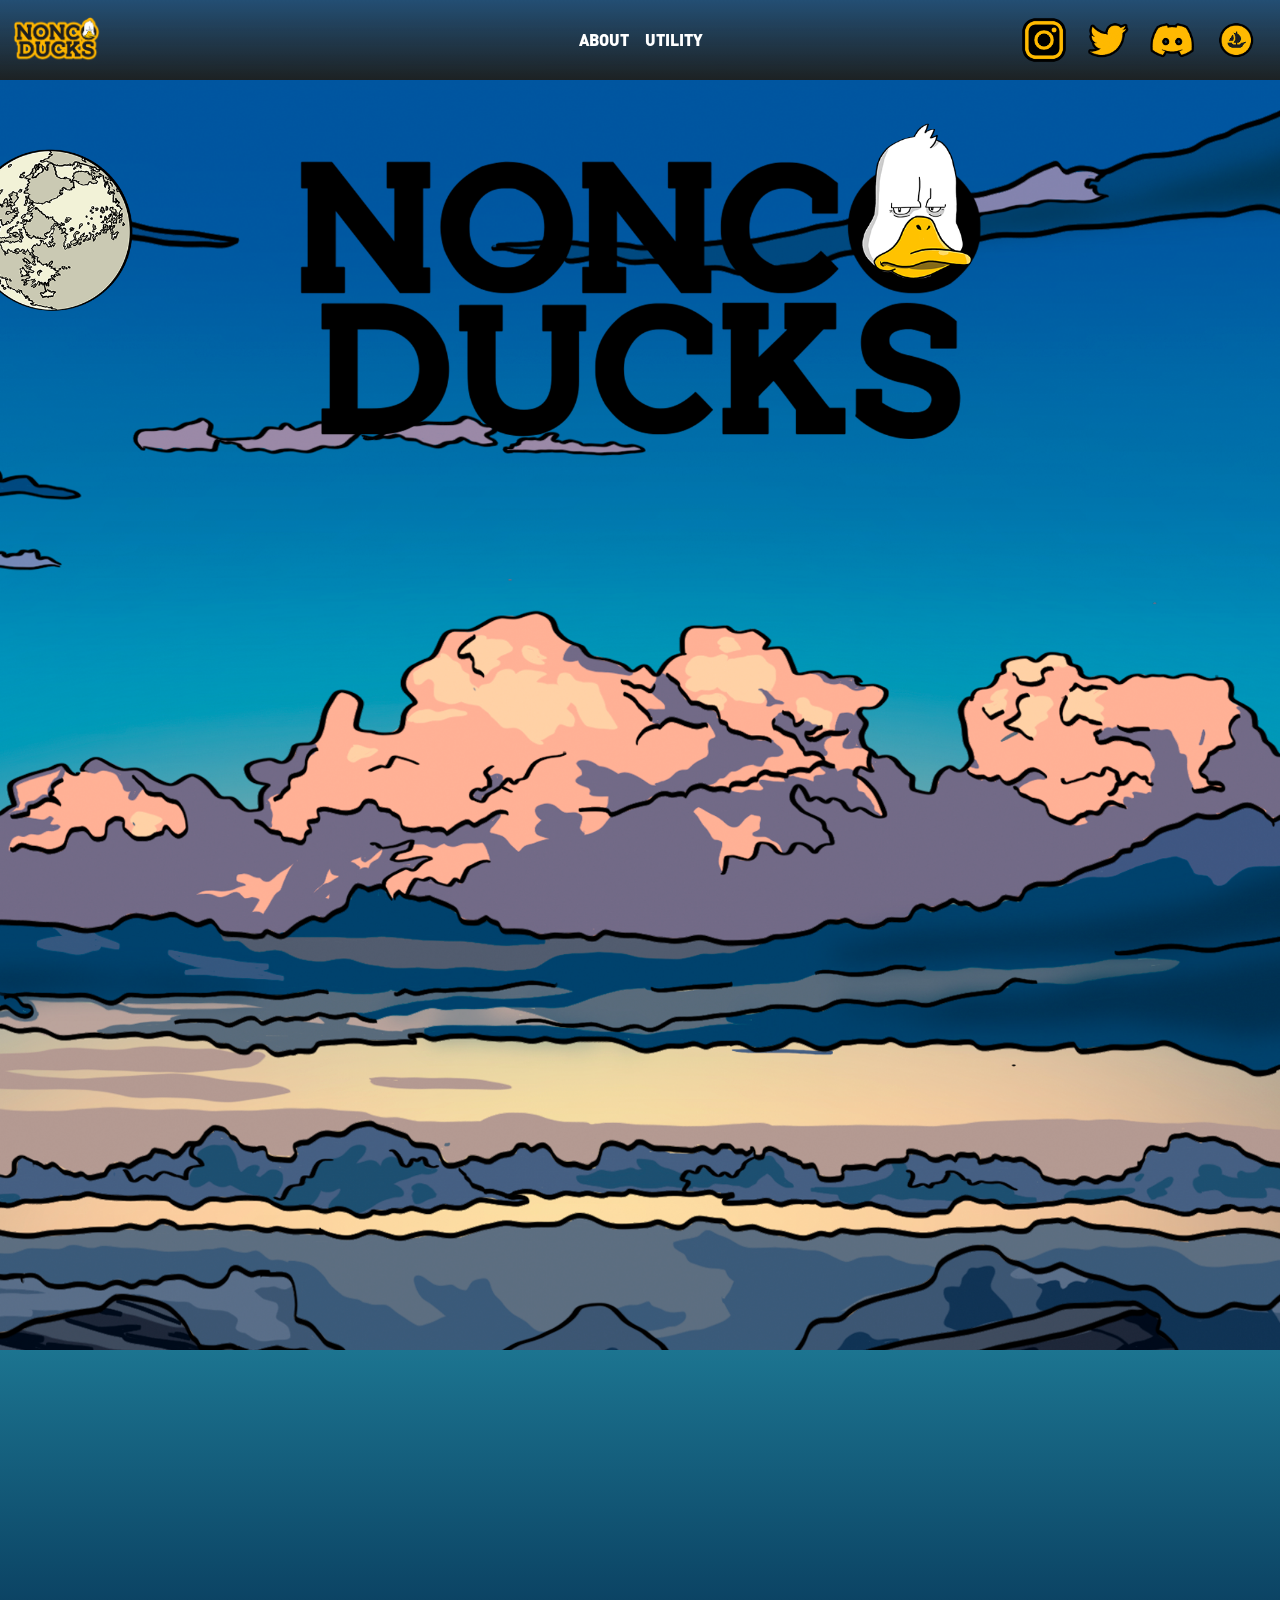
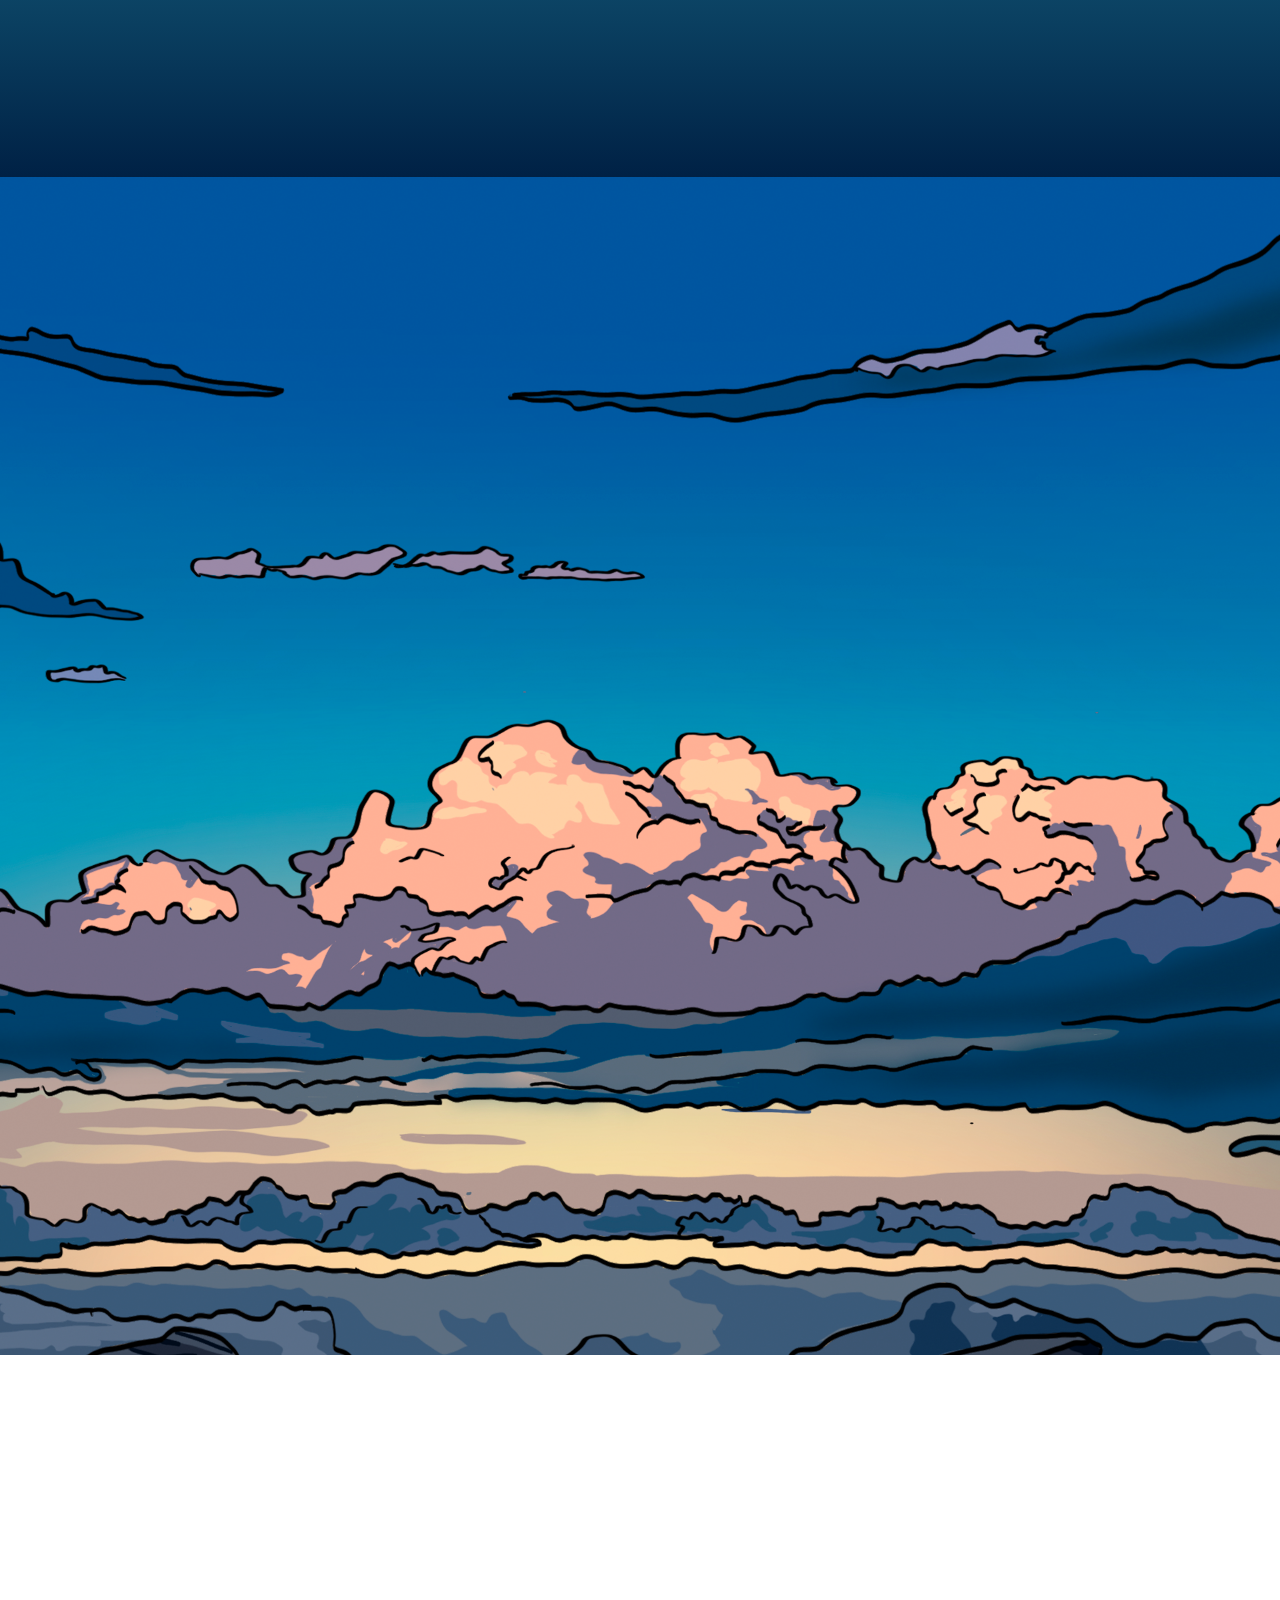
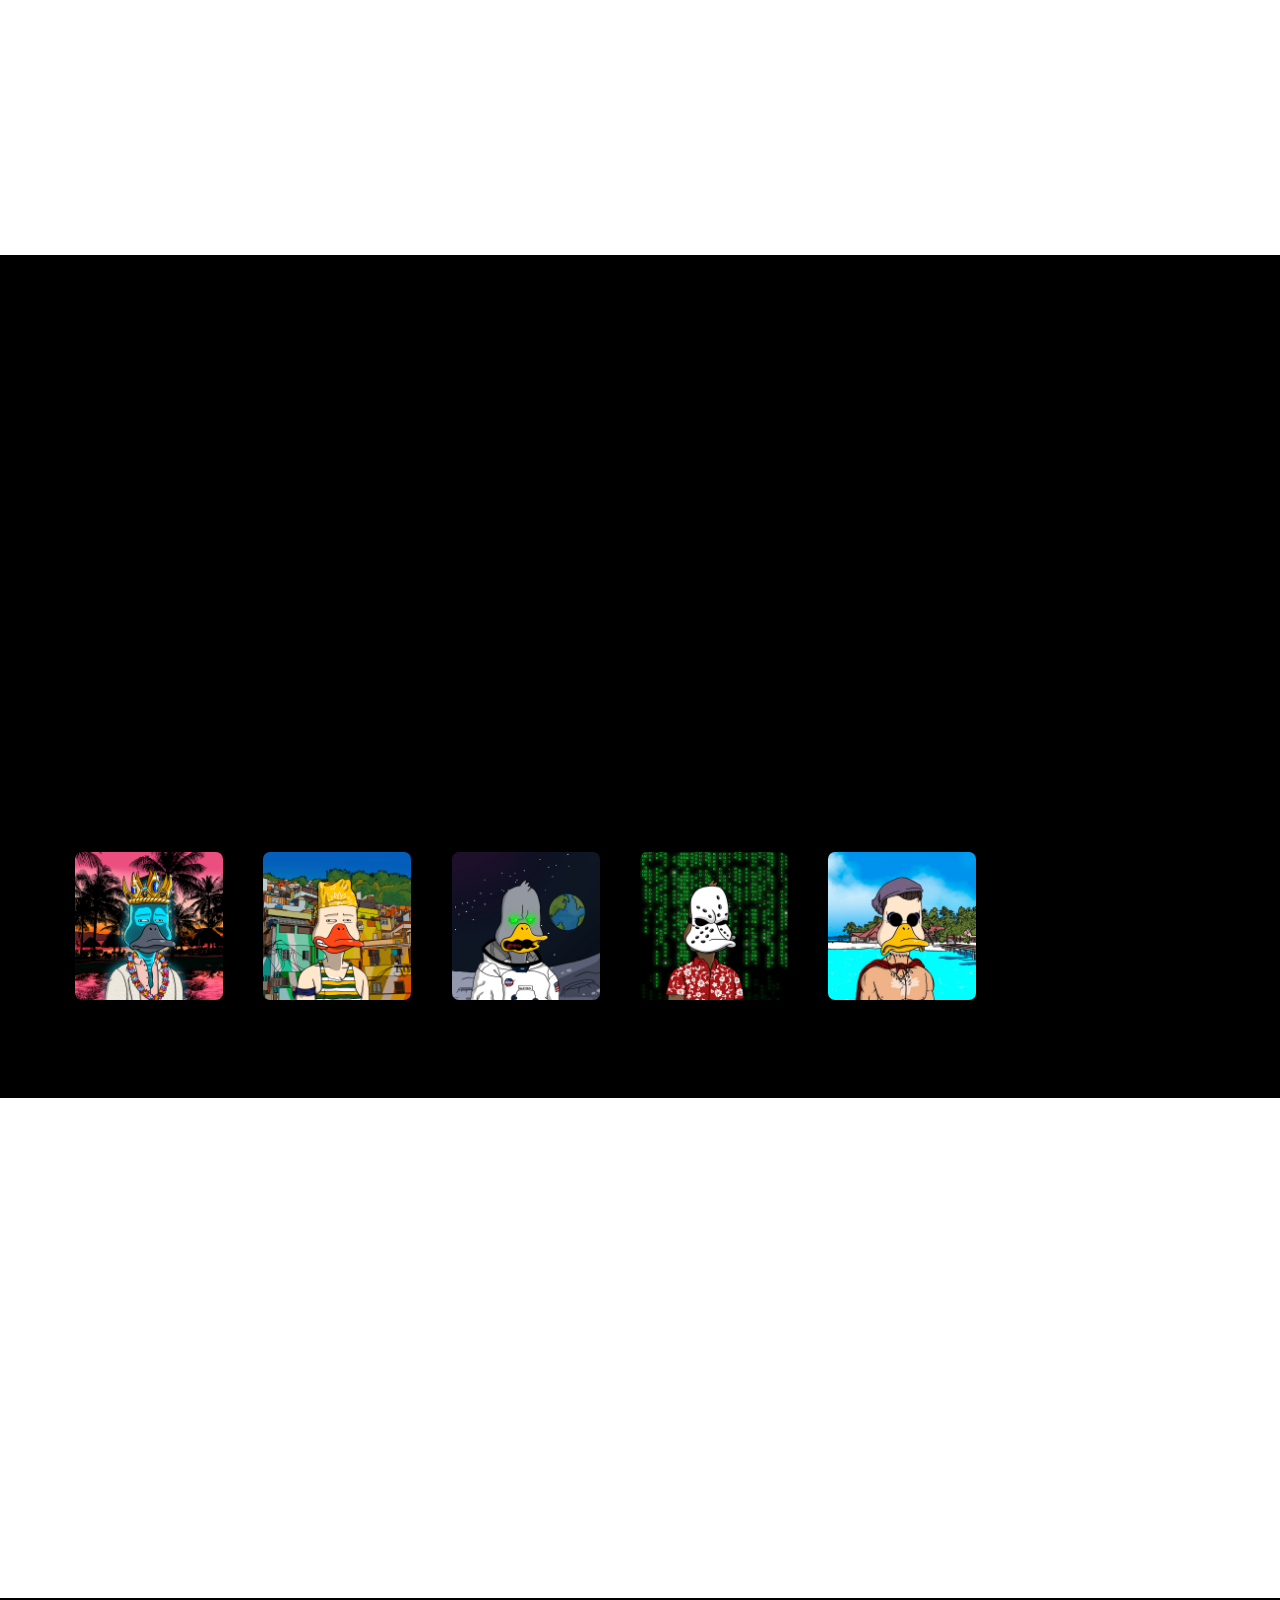
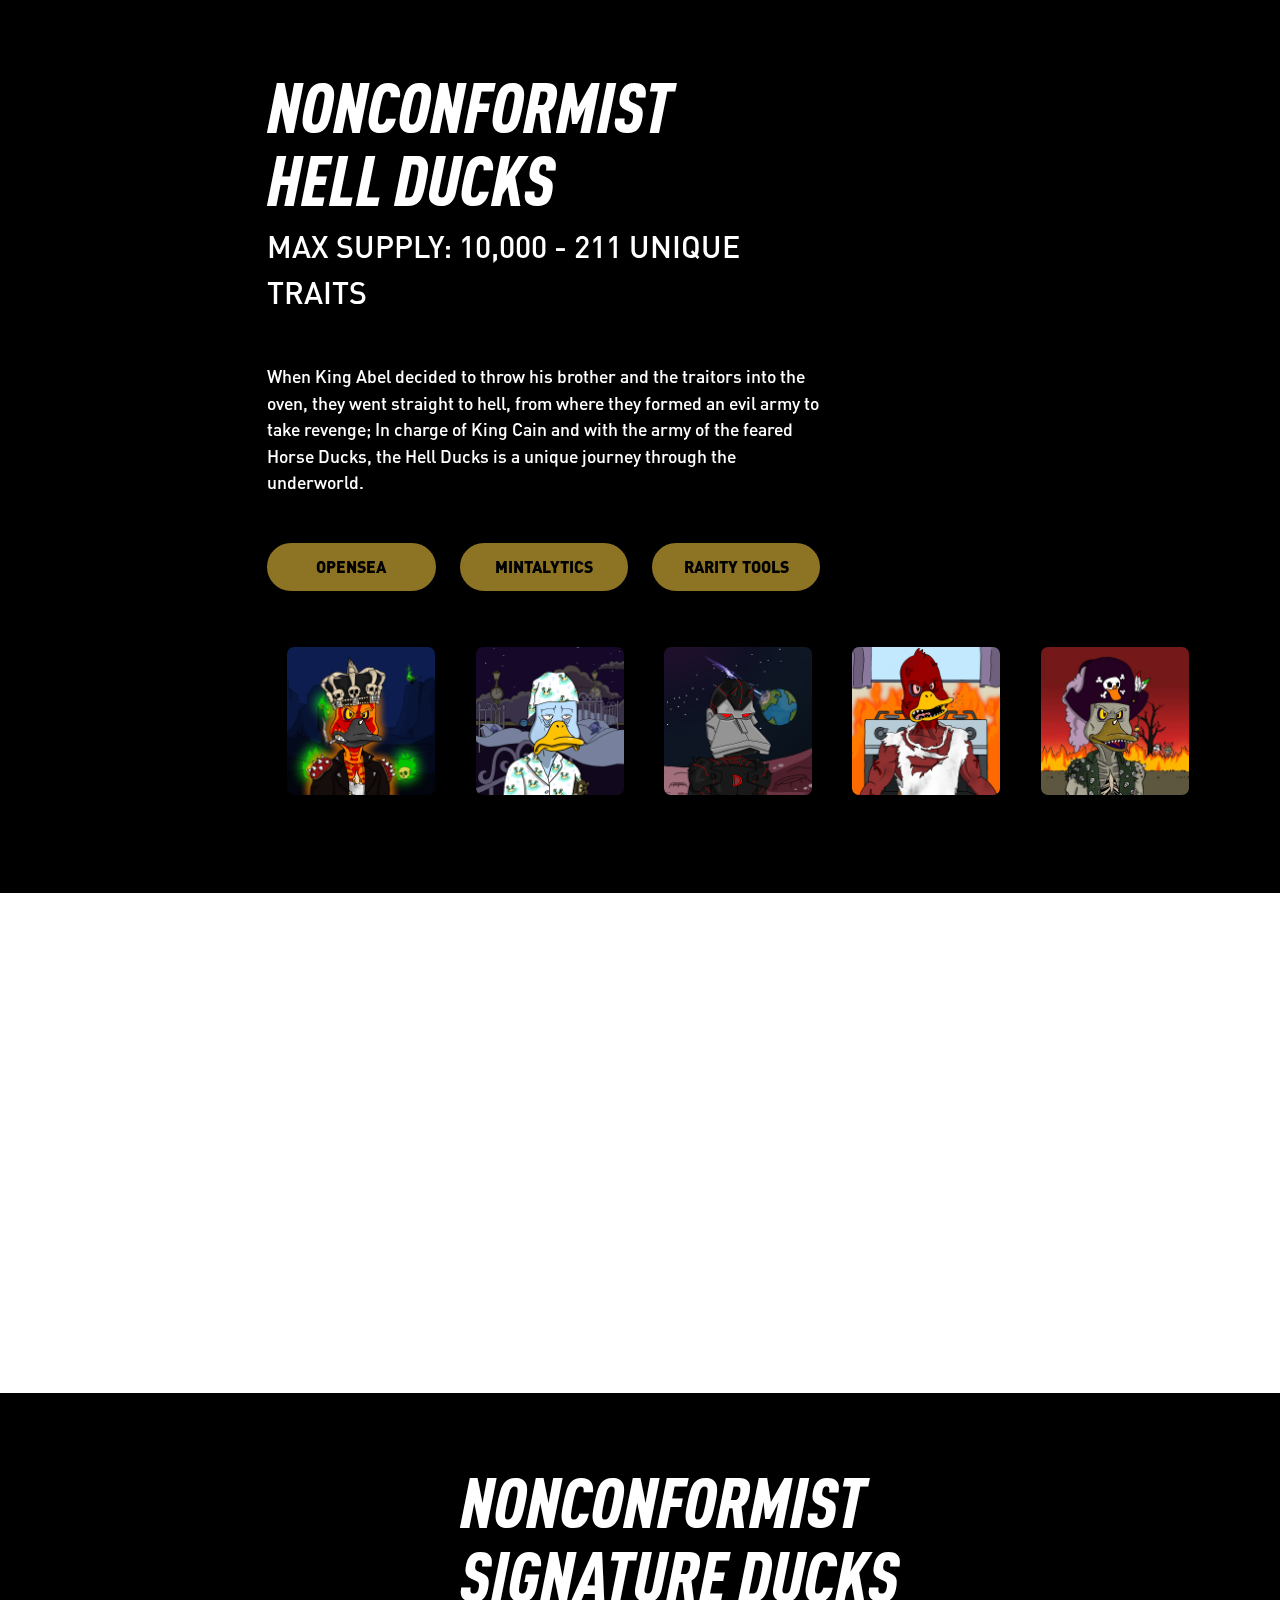
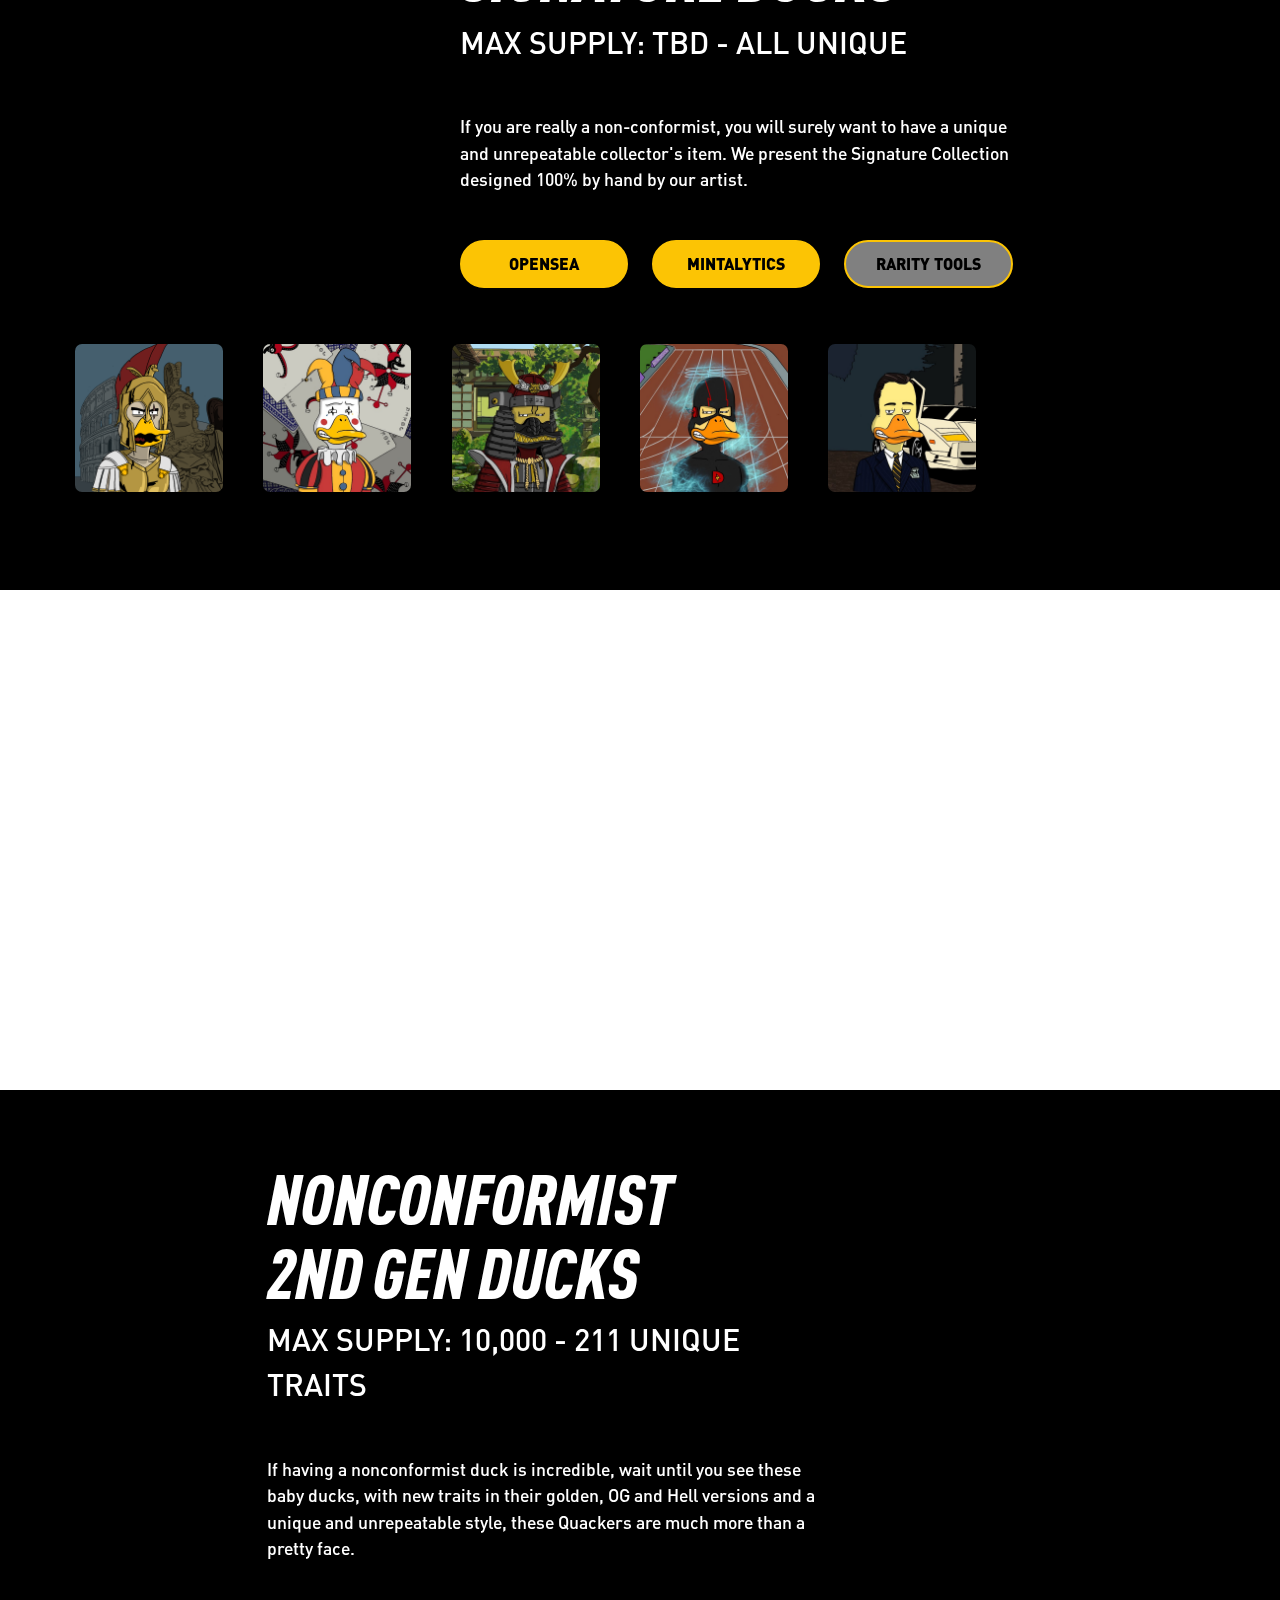
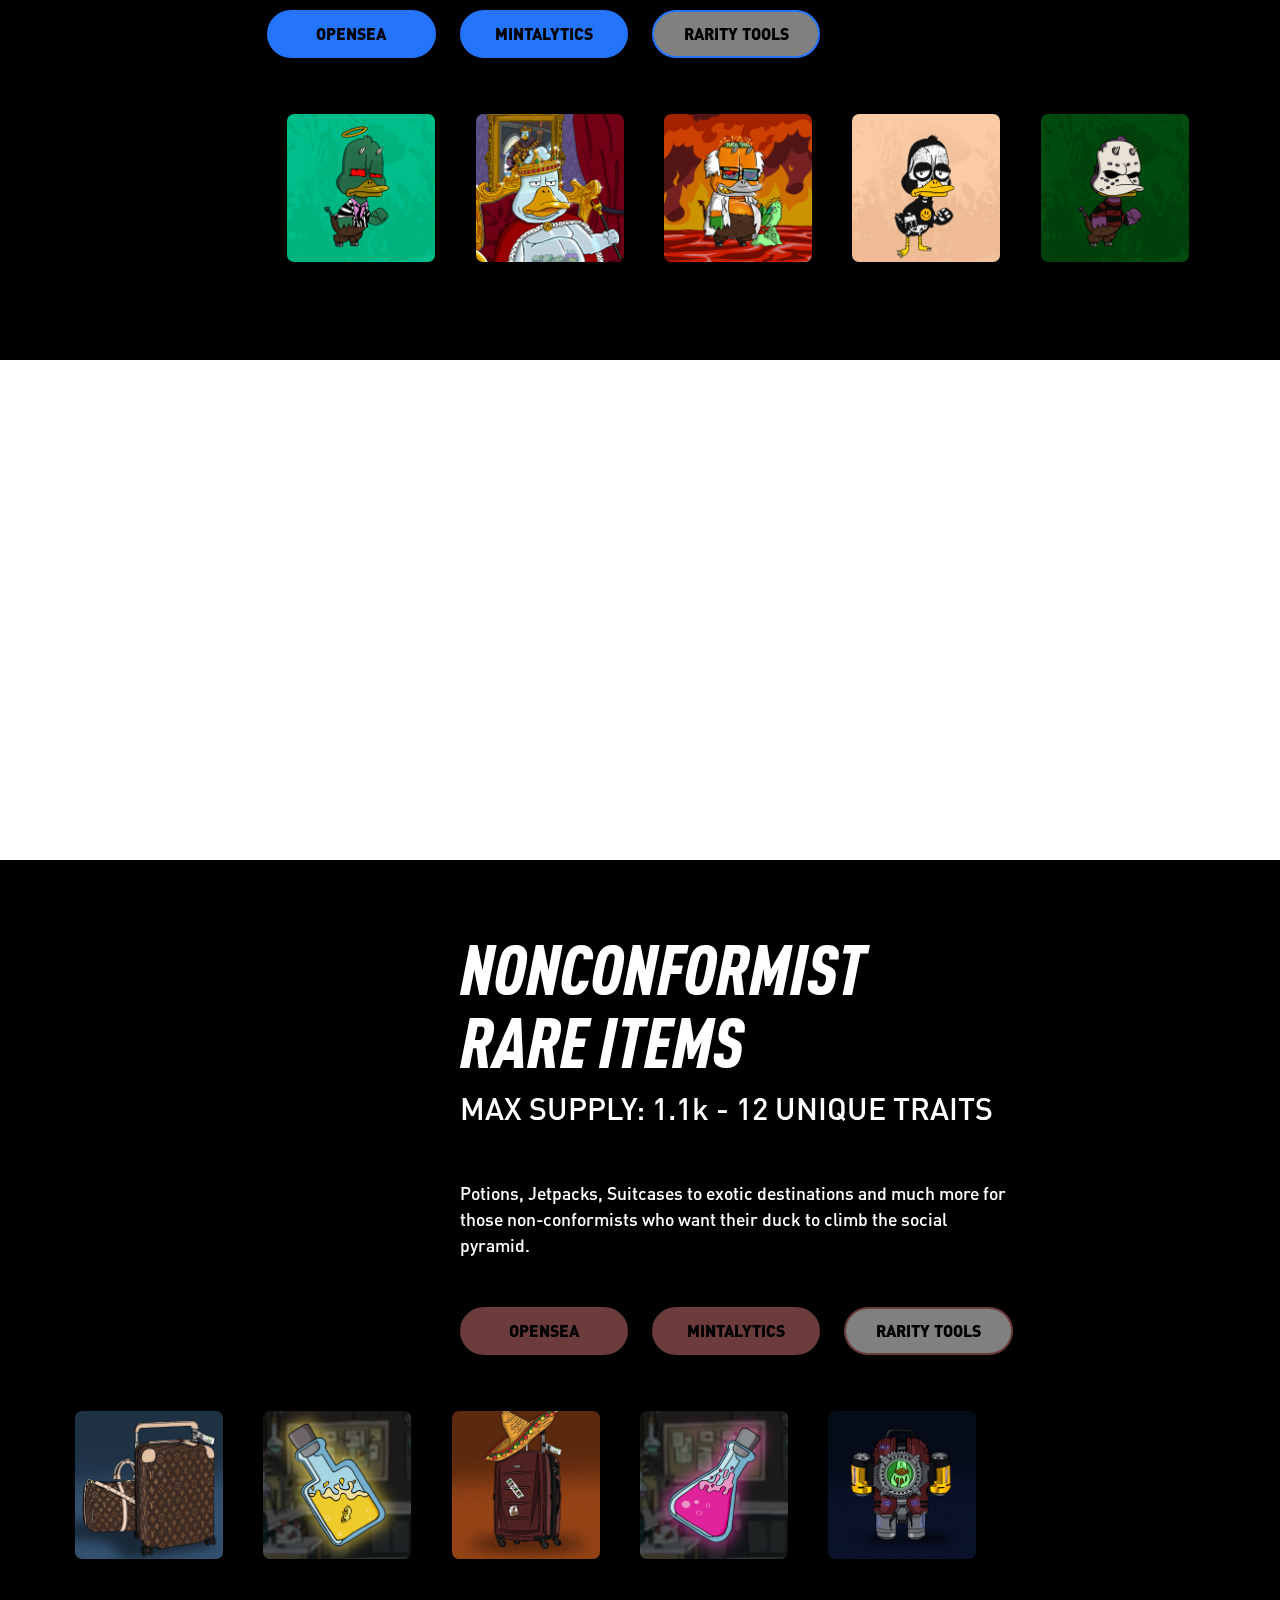
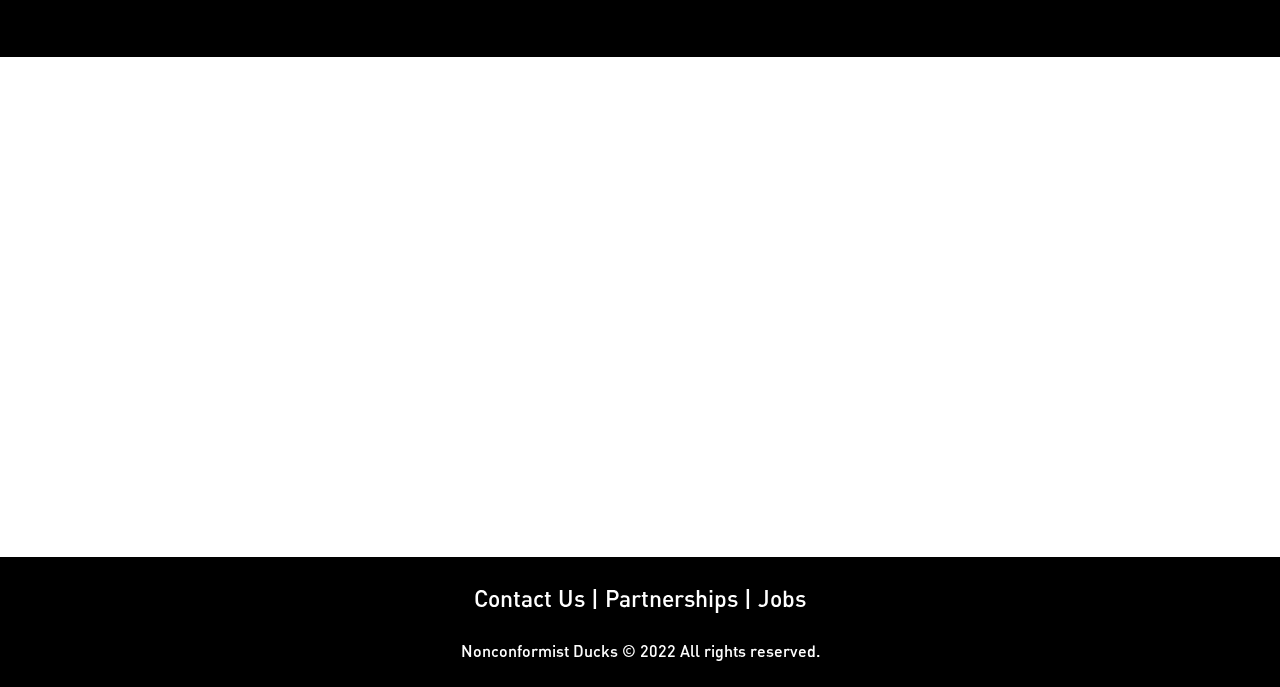
==== index.html @ 41d7c92e "updates" ====
<!doctype html>
<html lang="en">
   <head>
      <meta charset="utf-8">
      <meta name="viewport" content="width=device-width, initial-scale=1">
      <title>NONCO DUCKS</title>
      <meta name="description" content="Nonconformist Ducks">
      <meta name="author" content="SitePoint">
      <meta property="og:title" content="Nonconformist Ducks Site">
      <meta property="og:type" content="website">
      <meta property="og:url" content="https://">
      <meta property="og:description" content="Nonconformist Ducks">
      <meta property="og:image" content="image.png">
      <link rel="icon" href="/images/Logos/Rayban.png">
      <link rel="apple-touch-icon" href="/apple-touch-icon.png">
      <link rel="stylesheet" href="css/styles.css">
      <link rel="stylesheet" href="css/animations.css">
      <link rel="stylesheet" href="css/paralax.css">
      <link rel="stylesheet" href="css/nav.css">
      <!-- Bootstrap CSS -->
    <link rel="stylesheet" href="https://cdn.jsdelivr.net/npm/bootstrap@4.0.0/dist/css/bootstrap.min.css" integrity="sha384-Gn5384xqQ1aoWXA+058RXPxPg6fy4IWvTNh0E263XmFcJlSAwiGgFAW/dAiS6JXm" crossorigin="anonymous">

      <link href="https://cdn.jsdelivr.net/npm/bootstrap@5.1.3/dist/css/bootstrap.min.css" rel="stylesheet">
      <!-- Latest compiled JavaScript -->
      <script src="https://cdn.jsdelivr.net/npm/bootstrap@5.1.3/dist/js/bootstrap.bundle.min.js"></script>
      <script src="js/scripts.js"></script>
      <script src="js/animations.js"></script>
      <script src="js/nav.js"></script>
   </head>
   <main>
      <body id="body" class="homePage">
         <div id="evader" class="touchMeNot" style="display: none;">
            <img id="duckHuntOG" class="touchMeNotImg"src="/images/Backgrounds/duckHuntOG.png"/>
         </div>
        
        <!-- Nav Bar - Start  -->
         <nav class="navbar navbar-expand-sm navbar-dark fixed-top ">
            <div class="container-fluid">
               <a href="/index" class="navbar-brand"><img  class="nav-logos" src="/images/Logos/NonCoDucksLogo.png" /></a>
               <button type="button" class="navbar-toggler" data-bs-toggle="collapse" data-bs-target="#navbarCollapse">
                  <span class="navbar-toggler-icon"></span>
                  </button>
               <div id="navbarCollapse" class="collapse navbar-collapse">
               
              
                  <ul class="nav navbar-nav nav-links  mx-auto">
                     <li class="nav-item   first-nav">
                        <a href="/about" id="about" class="nav-link " >About </a>
                     </li>
                     <li class="nav-item dropdown">
                        <a href="/utility"  id="utility" class="nav-link " >Utility </a>
                     </li>
                  
                  </ul>
                  <ul class="nav navbar-nav nav-logos-container">
                     <li class="nav-item">
                        <a href="https://www.instagram.com/noncoducks/"  target="_blank"class="nav-link "><img src="/images/Logos/instagram-logo.png" class="nav-logos"></a>
                     </li>
                     <li class="nav-item">
                        <a href="https://twitter.com/noncoducks?s=20&t=zytj1wrdv-zxdLPQErZbRw"  target="_blank"class="nav-link "><img src="/images/Logos/twitter-logo.png" class="nav-logos"></a>
                     </li>
                     <li class="nav-item">
                        <a href="https://discord.com/invite/noncoducks" target="_blank" class="nav-link "><img src="/images/Logos/discord-logo.png" class="nav-logos"></a>
                     </li>
                     <li class="nav-item">
                        <a href="https://opensea.io/collection/nonconformistducks" target="_blank" class="nav-link "><img src="/images/Logos/OS-logo.png" class="nav-logos"></a>
                     </li>
                  </ul>
               </div>
            </div>
         </nav>
         <!-- Nav Bar - End  -->
         <!-- Paralax Effect Title -->
         <section>
            <img src="images/Paralax/Background-Sky.png"  id="bg"/> 
            <img src="/images/Paralax/duck-moon.png"  class="moonLoadIn" id="moon"/> 
            <img src="/images/Paralax/MountDuckmore.png"  id="mountain"/> 
            <img src="/images/Paralax/Pond.png"  id="pond"/> 
            <div id="text">
               <img id="title-logo" class="skyLoadIn" src="images/Logos/Logos-Black.png"> 
            </div>
          
         </section>
         <!-- Paralax Effect Title -->
      
         <!-- Top Section - Start -->
         <div class="container-fluid title-container">
            <div class="row">
               <div class="col-lg-12 col-m-12 col-sm-12 title js-scroll bottomUp">
                  <h2>
                     A UNIQUE COLLECTION OF 10K NON-CONFORMIST DUCKS <br class="desktopBr"> WILLING TO TAKE OVER THE METAVERSE
                  </h2>
               </div>
            </div>
            <div id="three-btn-container" class="row text-center mx-5 pb-5 ">
               <div class="col-sm-3 col-m-4 col-lg-2 mb-4 js-scroll bottomUp">
                  <a style="color: black;"href="https://discord.com/invite/noncoducks" target="_blank">
                     <div  class="white-box  pt-4 pb-2 discord-box">
                        <p class="no-bottom-padding white-box-header ">DISCORD</p>
                        <p class="white-box-subhead"> 6.5k MEMBERS</p>
                     </div >
                  </a>
               </div>
               <div class="col-sm-3  col-m-4 col-lg-2 mb-4 js-scroll bottomUp">
                  <a style="color: black;"href="https://twitter.com/noncoducks?s=20&t=zytj1wrdv-zxdLPQErZbRw" target="_blank">
                     <div class="white-box  pt-4 pb-2 twitter-box">
                        
                        <p class="no-bottom-padding white-box-header">TWITTER</p>
                        <p class="white-box-subhead"> 14.7k MEMBERS</p>
                     </div>
                  </a>
               </div>
               <div class="col-sm-3  col-m-4 col-lg-2 mb-4 js-scroll bottomUp">
                  <div class="white-box  pt-4 pb-2 owner-box">
                     <p class="no-bottom-padding white-box-header">OWNERS</p>
                     <p class="white-box-subhead"> 3.1k </p>
                  </div>
               </div>
            </div>
         </div>
         <!-- Top Section - End -->
         <!-- Duck Collections - Start -->
         <div class="container-fluid duck-overview-section-container">
            <div class="row js-scroll">
               <div class="col-sm-4 no-padding darkest-bg">
                  <a class="no-text-decoration" href="https://opensea.io/collection/nonconformistducks" target="_blank">
                  <img src="/images/OGDucks/OG-Duck.png" class="duck-img"/>
                  <p class="white-headers">NONCONFORMIST <br>DUCKS</p>
                  <p class="max-supply">MAX SUPPLY: 9,302</p>
               </a>
               </div>
               <div class="col-sm-4 no-padding dark-bg">
                  <a class="no-text-decoration" href="https://opensea.io/collection/nonconformisthellducks" target="_blank">
                  <img src="/images/HellDucks/Hellduck.png" class="duck-img"/>
                  <p class="white-headers">NONCONFORMIST <br> HELL DUCKS</p>
                  <p>MAX SUPPLY: 10,000</p>
                  </a>
               </div>
               <div class="col-sm-4 no-padding darkest-bg">
                  <a class="no-text-decoration" href="https://opensea.io/collection/signature-nonconformist-ducks" target="_blank">
                  <img src="/images/SignatureDucks/Signature.png" class="duck-img"/>
                  <p class="white-headers">NONCONFORMIST <br>SIGNATURE DUCKS</p>
                  <p class="max-supply">MAX SUPPLY: 250</p>
                  </a>
               </div>
            </div>
            <div class="row js-scroll">
               <div class="col-sm-4 no-padding dark-bg">
                  <a class="no-text-decoration" href="https://opensea.io/collection/noncoducks2gen" target="_blank">
                  <img src="/images/SecondGenDucks/2G-Duck.png" class="duck-img"/>
                  <p class="white-headers">NONCONFORMIST <br>2ND GEN DUCKS</p>
                  <p class="max-supply">MAX SUPPLY: 3,500</p>
                  </a>
               </div>
               <div class="col-sm-4 no-padding darkest-bg">
                  <a class="no-text-decoration" href="https://opensea.io/collection/noncoducksrareitems" target="_blank">
                  <img src="/images/RareItems/Suitcase-Cabo.png" class="duck-img"/>
                  <p class="white-headers">NONCONFORMIST <br>RARE ITEMS</p>
                  <p class="max-supply">MAX SUPPLY: 118</p>
                  </a>
               </div>
               <div class="col-sm-4 no-padding dark-bg">
               </div>
            </div>
         </div>
         <!-- Duck Collections - End -->
         <!-- Paralax Image - Start -->
         <div class="parallax-desktop parallax-NCD"></div>
         <!-- <div class="mobile-parallax-replacement-img">
            <img src="images/Paralax/Pond-BG.png"> </img> 
         </div> -->
         <!-- Paralax Image - End -->
         <!-- NCD - Start -->
         <div class="container-fluid NCD-section padding-bottom">
            <div class="inner">
               <div class="row pt-5 pb-5">
                     <div class="col-sm-4 js-scroll "> 
                        <a class="no-text-decoration" href="https://opensea.io/collection/nonconformistducks" target="_blank">
                        <img src="/images/OGDucks/OG-Duck.png" class="duck-img js-scroll leftToRight"/>
                     </a>
                     </div>
                     <div class="col-sm-8 col-md-8 col-lg-6 NCD-title-section js-scroll ">
                        <h1 class="rightToLeft">NONCONFORMIST <br> DUCKS</h1>
                        <p class="title-subhead">MAX SUPPLY: 9,302 - 200 UNIQUE TRAITS</p>
                        <p class="NCD-paragraph">The original Nonconformist Ducks or as we like to call them, the OGs are the first collection of ducks.
                           Races, jousting and even vacations to exotic destinations in the kingdom of Abel.</p>
                        <div class="row three-button-row ">
                           <div class="col-sm-4 pb-4">
                              <a class="no-text-decoration" href="https://opensea.io/collection/nonconformistducks" target="_blank">
                                 <div class="analytics-buttons OG-btns">
                                    OPENSEA
                                 </div>
                              </a>
                           </div>
                           <div class="col-sm-4 pb-4">
                              <a class="no-text-decoration" href="https://mintalytics.com/collection/nonconformistducks/" target="_blank">
                                 <div class="analytics-buttons OG-btns">
                                    MINTALYTICS
                                 </div>
                              </a>
                           </div>
                           <div class="col-sm-4 pb-4">
                              <a class="no-text-decoration" href="https://rarity.tools/nonconformistducks" target="_blank">
                                 <div class="analytics-buttons OG-btns">
                                    RARITY TOOLS
                                 </div>
                              </a>
                           </div>
                        </div>
                     </div>
                     <div class="row carousel-row">
                        <div class="images col-sm-2 first">
                           <a href="https://opensea.io/assets/0x0f4b28d46cab209bc5fa987a92a26a5680538e45/8811" target="_blank"><img class="slideshow-image" src="/images/Carousel/OG/8811.png" /> </a>
                        </div>
                        <div class="images col-sm-2 second">
                           <a href="https://opensea.io/assets/0x0f4b28d46cab209bc5fa987a92a26a5680538e45/6204" target="_blank">
                           <img class="slideshow-image" src="/images/Carousel/OG/6204.png" />
                           </a>
                        </div>
                        <div class="images col-sm-2 third">
                           <a href="https://opensea.io/assets/0x0f4b28d46cab209bc5fa987a92a26a5680538e45/3474" target="_blank">
                           <img class="slideshow-image" src="/images/Carousel/OG/3474.png" /> </a>
                        </div>
                        <div class="images col-sm-2 fourth">
                           <a href="   https://opensea.io/assets/0x0f4b28d46cab209bc5fa987a92a26a5680538e45/1645" target="_blank">
                           <img class="slideshow-image" src="/images/Carousel/OG/1645.png" />
                           </a>
                        </div>
                        <div class="images col-sm-2 fifth">
                           <a href="https://opensea.io/assets/0x0f4b28d46cab209bc5fa987a92a26a5680538e45/3347" target="_blank">
                           <img class="slideshow-image" src="/images/Carousel/OG/3347.jpeg" />
                           </a>
                        </div>
                     </div>
               </div>
            </div>
         </div>
         <!-- NCD - End -->
         <!-- Paralax Image - Start -->
         <div class="parallax-desktop parallax-Hell"></div>
         <div class="mobile-parallax-replacement-img">
            <img src="images/Paralax/Hell-BG.png"> </img> 
         </div>
         <!-- Paralax Image - End -->
         <!-- NC Hell Ducks - Start -->
         <div class="container-fluid NCD-section padding-bottom">
            <div class="inner">
               <div class="row pt-5 pb-5 justify-content-end reverse-column">
                  <div class="col-sm-8 col-md-8 col-lg-6 NCD-title-section">
                     <h1>NONCONFORMIST <br> HELL DUCKS</h1>
                     <p class="title-subhead">MAX SUPPLY: 10,000 - 211 UNIQUE TRAITS</p>
                     <p class="NCD-paragraph">When King Abel decided to throw his brother and the traitors into the oven, they went straight to hell, from where they formed an evil army to take revenge; In charge of King Cain and with the army of the feared Horse Ducks, the Hell Ducks is a unique journey through the underworld.</p>
                     <div class="row three-button-row justify-content-center">
                        <div class="col-sm-4 pb-4">
                           <a class="no-text-decoration" href="https://opensea.io/collection/nonconformisthellducks" target="_blank">
                              <div class="analytics-buttons hell-btns">
                                 OPENSEA
                              </div>
                           </a>
                        </div>
                        <div class="col-sm-4 pb-4">
                           <a class="no-text-decoration" href="https://mintalytics.com/collection/nonconformisthellducks/" target="_blank">
                              <div class="analytics-buttons hell-btns">
                                 MINTALYTICS
                              </div>
                           </a>
                        </div>
                        <div class="col-sm-4 pb-4">
                           <a class="no-text-decoration" href="https://rarity.tools/nonconformisthellducks" target="_blank">
                              <div class="analytics-buttons hell-btns ">
                                 RARITY TOOLS
                              </div>
                           </a>
                        </div>
                     </div>
                  </div>
                  <div class="col-sm-4 js-scroll right-to-left"> 
                     <a class="no-text-decoration" href="https://opensea.io/collection/nonconformisthellducks" target="_blank">
                     <img src="/images/HellDucks/HellDuck-flipped.png" class="duck-img duck-img-invertY js-scroll rightToLeft"/>
                     </a>
                  </div>
                  <div class="slideshowRightToLeft row justify-content-end carousel-row">
                     <div class="images col-sm-2 firstRightToLeftImage">
                        <a href="https://opensea.io/assets/0x7b7dad77e4090160f9cb6ba57a5a774c12d4c28a/9176" target="_blank">
                        <img class="slideshow-image" src="images/Carousel/Hell/9176.png" />
                        </a>
                     </div>
                     <div class="images col-sm-2 secondRightToLeftImage">
                        <a href="https://opensea.io/assets/0x7b7dad77e4090160f9cb6ba57a5a774c12d4c28a/3901" target="_blank">
                        <img class="slideshow-image" src="images/Carousel/Hell/Sloth.png" />
                        </a>
                     </div>
                     <div class="images col-sm-2 thirdRightToLeftImage">
                        <a href="https://opensea.io/assets/0x7b7dad77e4090160f9cb6ba57a5a774c12d4c28a/6699" target="_blank">
                        <img class="slideshow-image" src="images/Carousel/Hell/6699.png" />
                        </a>
                     </div>
                     <div class="images col-sm-2 fourthRightToLeftImage">
                        <a href="https://opensea.io/assets/0x7b7dad77e4090160f9cb6ba57a5a774c12d4c28a/196" target="_blank">
                        <img class="slideshow-image" src="images/Carousel/Hell/Wrath.png" />
                        </a>
                     </div>
                     <div class="images col-sm-2 fifthRightToLeftImage">
                        <a href="https://opensea.io/assets/0x7b7dad77e4090160f9cb6ba57a5a774c12d4c28a/4054" target="_blank">
                        <img class="slideshow-image" src="images/Carousel/Hell/4054.jpeg" />
                        </a>
                     </div>
                  </div>
               </div>
            </div>
         </div>
         <!-- NC Hell Ducks - End -->
         <!-- Paralax Image - Start -->
         <div class="parallax-desktop parallax-Signature"></div>
         <div class="mobile-parallax-replacement-img">
            <img src="images/Paralax/Boveda-mobile.png"> </img> 
         </div>
         <!-- Paralax Image - End -->
         <!-- NC Signature Ducks - Start -->
         <div class="container-fluid NCD-section padding-bottom">
            <div class="inner">
               <div class="row pt-5 pb-5">
                  <div class="col-sm-4 "> 
                     <a class="no-text-decoration" href="https://opensea.io/collection/signature-nonconformist-ducks" target="_blank">
                     <img src="/images/SignatureDucks/Signature.png" class="duck-img js-scroll leftToRight"/>
                     </a>
                  </div>
                  <div class="col-sm-8 col-md-8 col-lg-6 NCD-title-section">
                     <h1>NONCONFORMIST <br> SIGNATURE DUCKS</h1>
                     <p class="title-subhead">MAX SUPPLY: TBD - ALL UNIQUE </p>
                     <p class="NCD-paragraph">If you are really a non-conformist, you will surely want to have a unique and unrepeatable collector's item. We present the Signature Collection designed 100% by hand by our artist.
                     </p>
                     <div class="row three-button-row justify-content-center">
                        <div class="col-sm-4 pb-4">
                           <a class="no-text-decoration" href="https://opensea.io/collection/signature-nonconformist-ducks" target="_blank">
                              <div class="analytics-buttons  signature-btns">
                                 OPENSEA
                              </div>
                           </a>
                        </div>
                        <div class="col-sm-4 pb-4">
                           <a class="no-text-decoration" href="https://mintalytics.com/collection/signature-nonconformist-ducks/" target="_blank">
                              <div class="analytics-buttons signature-btns">
                                 MINTALYTICS
                              </div>
                           </a>
                        </div>
                        <div class="col-sm-4 pb-4">
                           <a class="no-text-decoration"  target="_blank">
                              <div class="analytics-buttons signature-btns coming-soon">
                                 RARITY TOOLS 
                                 
                              </div>
                           </a>
                        </div>
                     </div>
                  </div>
                  <div class="slideshow row carousel-row">
                     <div class="images col-sm-2 first">
                        <a href="  https://opensea.io/assets/0x495f947276749ce646f68ac8c248420045cb7b5e/9473663722952998230646465243257887520679453595370737944806392494871168417793" target="_blank">
                        <img class="slideshow-image" src="images/SignatureDucks/MaximusDuckiriousSignatureDuck.png" />
                        </a>
                     </div>
                     <div class="images col-sm-2 second">
                        <a href=" https://opensea.io/assets/0x495f947276749ce646f68ac8c248420045cb7b5e/9473663722952998230646465243257887520679453595370737944806392511363842834433" target="_blank">
                        <img class="slideshow-image" src="images/SignatureDucks/MemeDuckSignatureDuck.jpeg" />
                        </a>
                     </div>
                     <div class="images col-sm-2 third">
                        <a href="https://opensea.io/assets/0x495f947276749ce646f68ac8c248420045cb7b5e/9473663722952998230646465243257887520679453595370737944806392508065307951105" target="_blank">
                        <img class="slideshow-image" src="images/SignatureDucks/SamuraiQuackSignatureDuck.jpeg" />
                        </a>
                     </div>
                     <div class="images col-sm-2 fourth">
                        <a href="https://opensea.io/assets/0x495f947276749ce646f68ac8c248420045cb7b5e/9473663722952998230646465243257887520679453595370737944806392763152005595137" target="_blank">
                        <img class="slideshow-image" src="images/SignatureDucks/SgtQuackersSignatureDuck.jpeg" />
                        </a>
                     </div>
                     <div class="images col-sm-2 fifth">
                        <a href="https://opensea.io/assets/0x495f947276749ce646f68ac8c248420045cb7b5e/9473663722952998230646465243257887520679453595370737944806392648802796306433" target="_blank">
                        <img class="slideshow-image" src="images/SignatureDucks/TheDuckofWallStreetSignatureDuck.jpeg" />
                        </a>
                     </div>
                  </div>
               </div>
            </div>
         </div>
         <!-- NC Signature Ducks - End -->
         <!-- Paralax Image - Start -->
         <div class="parallax-desktop parallax-2ndGen"></div>
         <div class="mobile-parallax-replacement-img">
            <img src="images/Paralax/Background-Pond.png"> </img> 
         </div>
         <!-- Paralax Image - End -->
         <!-- NC 2nd Gen Ducks - Start -->
         <div class="container-fluid NCD-section padding-bottom">
            <div class="inner">
               <div class="row pt-5 pb-5 justify-content-end reverse-column">
                  <div class="col-sm-8 col-md-8 col-lg-6 NCD-title-section">
                     <h1>NONCONFORMIST <br> 2ND GEN DUCKS</h1>
                     <p class="title-subhead">MAX SUPPLY: 10,000 - 211 UNIQUE TRAITS</p>
                     <p class="NCD-paragraph">If having a nonconformist duck is incredible, wait until you see these baby ducks, with new traits in their golden, OG and Hell versions and a unique and unrepeatable style, these Quackers are much more than a pretty face.
                     </p>
                     <div class="row three-button-row justify-content-center">
                        <div class="col-sm-4 pb-4">
                           <a class="no-text-decoration" href="https://opensea.io/collection/noncoducks2gen" target="_blank">
                              <div class="analytics-buttons baby-btns">
                                 OPENSEA
                              </div>
                           </a>
                        </div>
                        <div class="col-sm-4 pb-4">
                           <a class="no-text-decoration" href="https://mintalytics.com/collection/noncoducks2gen/" target="_blank">
                              <div class="analytics-buttons baby-btns">
                                 MINTALYTICS
                              </div>
                           </a>
                        </div>
                        <div class="col-sm-4 pb-4">
                           <a class="no-text-decoration"  target="_blank">
                              <div class="analytics-buttons baby-btns coming-soon">
                                 RARITY TOOLS
                              </div>
                           </a>
                        </div>
                     </div>
                  </div>
                  <div class="col-sm-4 "> 
                     <a class="no-text-decoration" href="https://opensea.io/collection/noncoducks2gen" target="_blank">
                     <img src="/images/SecondGenDucks/2NG-GEN-FLIPPED.png" class="duck-img duck-img-invertY js-scroll rightToLeft"/>
                     </a>
                  </div>
                  <div class="slideshowRightToLeft row justify-content-end carousel-row">
                     <div class="images col-sm-2 firstRightToLeftImage">
                        <a href="https://opensea.io/assets/0x488fb59d73669d5a1cdf0960214563756594c528/470" target="_blank">
                        <img class="slideshow-image" src="images/Carousel/2ndGen/470.png" />
                        </a>
                     </div>
                     <div class="images col-sm-2 secondRightToLeftImage">
                        <a href="https://opensea.io/assets/0x488fb59d73669d5a1cdf0960214563756594c528/1" target="_blank">
                        <img class="slideshow-image" src="images/Carousel/2ndGen/1.png" />
                        </a>
                     </div>
                     <div class="images col-sm-2 thirdRightToLeftImage">
                        <a href="https://opensea.io/assets/0x488fb59d73669d5a1cdf0960214563756594c528/2" target="_blank">
                        <img class="slideshow-image" src="images/Carousel/2ndGen/2.png" />
                        </a>
                     </div>
                     <div class="images col-sm-2 fourthRightToLeftImage">
                        <a href="https://opensea.io/assets/0x488fb59d73669d5a1cdf0960214563756594c528/164" target="_blank">
                        <img class="slideshow-image" src="images/Carousel/2ndGen/164.png" />
                        </a>
                     </div>
                     <div class="images col-sm-2 fifthRightToLeftImage">
                        <a href="https://opensea.io/assets/0x488fb59d73669d5a1cdf0960214563756594c528/446" target="_blank">
                        <img class="slideshow-image" src="images/Carousel/2ndGen/446.png" />
                        </a>
                     </div>
                  </div>
               </div>
            </div>
         </div>
         <!-- NC 2nd Gen Ducks - End -->
         <!-- Paralax Image - Start -->
         <div class="parallax-desktop parallax-Rare"></div>
         <div class="mobile-parallax-replacement-img">
            <img src="images/Paralax/Rare-BG.png"> </img> 
         </div>
         <!-- Paralax Image - End -->
         <!-- NC Rare Items - Start -->
         <div class="container-fluid NCD-section padding-bottom">
            <div class="inner">
               <div class="row pt-5 pb-5">
                  <div class="col-sm-4 "> 
                     <a class="no-text-decoration" href="https://opensea.io/collection/noncoducksrareitems" target="_blank">
                     <img src="/images/RareItems/Suitcase-Cabo.png" class="duck-img js-scroll leftToRight"/>
                     </a>
                  </div>
                  <div class="col-sm-8 col-md-8 col-lg-6 NCD-title-section">
                     <h1>NONCONFORMIST <br> RARE ITEMS</h1>
                     <p class="title-subhead">MAX SUPPLY: 1.1k - 12 UNIQUE TRAITS</p>
                     <p class="NCD-paragraph">Potions, Jetpacks, Suitcases to exotic destinations and much more for those non-conformists who want their duck to climb the social pyramid.
                     </p>
                     <div class="row three-button-row justify-content-center">
                        <div class="col-sm-4 pb-4">
                           <a class="no-text-decoration" href="https://opensea.io/collection/noncoducksrareitems" target="_blank">
                              <div class="analytics-buttons rare-btns ">
                                 OPENSEA
                              </div>
                           </a>
                        </div>
                        <div class="col-sm-4 pb-4">
                           <a class="no-text-decoration" href="https://mintalytics.com/collection/noncoducksrareitems/" target="_blank">
                              <div class="analytics-buttons rare-btns">
                                 MINTALYTICS
                              </div>
                           </a>
                        </div>
                        <div class="col-sm-4 pb-4">
                           <a class="no-text-decoration"  target="_blank">
                              <div class="analytics-buttons rare-btns coming-soon">
                                 RARITY TOOLS
                              </div>
                           </a>
                        </div>
                     </div>
                  </div>
                  <div class="slideshow row carousel-row">
                     <div class="images col-sm-2 first">
                        <a href="https://opensea.io/assets/0x495f947276749ce646f68ac8c248420045cb7b5e/9473663722952998230646465243257887520679453595370737944806392626812563750913" target="_blank">
                        <img class="slideshow-image" src="images/Carousel/RareItems/BoraBoraRareItem.jpeg" />
                        </a>
                     </div>
                     <div class="images col-sm-2 second">
                        <a href="https://opensea.io/assets/0x495f947276749ce646f68ac8c248420045cb7b5e/9473663722952998230646465243257887520679453595370737944806392771948098617345" target="_blank">
                        <img class="slideshow-image" src="images/Carousel/RareItems/BabyPotion.png" />
                        </a>
                     </div>
                     <div class="images col-sm-2 third"> <a href="https://opensea.io/assets/0x495f947276749ce646f68ac8c248420045cb7b5e/9473663722952998230646465243257887520679453595370737944806392605921842823169" target="_blank">
                        <img class="slideshow-image" src="images/Carousel/RareItems/LosCabosRareItem.jpeg" />
                        </a>
                     </div>
                     <div class="images col-sm-2 fourth">
                        <a href="https://opensea.io/assets/0x495f947276749ce646f68ac8c248420045cb7b5e/9473663722952998230646465243257887520679453595370737944806393191961540427777" target="_blank">
                        <img class="slideshow-image" src="images/Carousel/RareItems/pinkPotion.png" />
                        </a>
                     </div>
                   
                     <div class="images col-sm-2 fifth">
                        <a href="https://opensea.io/assets/0x495f947276749ce646f68ac8c248420045cb7b5e/9473663722952998230646465243257887520679453595370737944806392642205726539777" target="_blank">
                        <img class="slideshow-image" src="images/Carousel/RareItems/JetPackRareItem.png" />
                        </a>
                     </div>
                  </div>
               </div>
            </div>
         </div>
         <!-- NCD Rare Items - End -->
         <!-- Paralax Image - Start -->
         <div id="duckHunt" class="parallax-desktop parallax-Duckhunt">   
         </div>
         <div class="mobile-parallax-replacement-img">
            <img id="duckHunt" src="images/Paralax/DuckHunt.jpg"> </img> 
         </div>
         <!-- Paralax Image - End -->


         <!-- jQuery first, then Popper.js, then Bootstrap JS -->
    <script src="https://ajax.googleapis.com/ajax/libs/jquery/3.6.0/jquery.min.js"></script>
    <script src="https://cdn.jsdelivr.net/npm/popper.js@1.12.9/dist/umd/popper.min.js" integrity="sha384-ApNbgh9B+Y1QKtv3Rn7W3mgPxhU9K/ScQsAP7hUibX39j7fakFPskvXusvfa0b4Q" crossorigin="anonymous"></script>
    <script src="https://cdn.jsdelivr.net/npm/bootstrap@4.0.0/dist/js/bootstrap.min.js" integrity="sha384-JZR6Spejh4U02d8jOt6vLEHfe/JQGiRRSQQxSfFWpi1MquVdAyjUar5+76PVCmYl" crossorigin="anonymous"></script>
      </body>
   </main>
   <footer>
      <div class="row justify-content-center">
         <div class="col-sm-10 ">
            <a class="email-link" href="mailto:noncoducks@gmail.com"><p class="pb-0"> Contact Us | Partnerships | Jobs </p></a>
         </div>
       
      </div>

      <div class="row justify-content-center">
         <div class="col-sm-10 all-rights-reserved">
            <p>Nonconformist Ducks © 2022 All rights reserved. </p>
         </div>
      </div>
   </footer>
</html>
---- css/styles.css ----
@font-face {
	font-family: "Din-Pro-Black";
	src: url("../fonts/DINPro-Black.otf")
}

@font-face {
	font-family: "Din-Pro-Medium";
	src: url("../fonts/DINPro-Medium.otf")
}

@font-face {
	font-family: "Din-Pro-Cond-Black-Ital";
	src: url("../fonts/DINPro-CondBlackIta.otf")
}

html,
body {
    overflow-x: hidden;
    position: relative
}

h1 {
	font-family: 'Din-Pro-Cond-Black-Ital';
	color: #feba00;
	font-size: calc(3.375rem + 1.5vw)!important;
	text-transform: uppercase;

}

.header > h1 {
	text-align: center;
	margin-bottom: 2.5rem;
}

.community > h2 {
	font-family: "Din-Pro-Black";
	color: #feba00;
	font-size: calc(1.0rem + 1.5vw)!important;
}

.community > p {
	font-family: "Din-Pro-Medium";
}




.contain-fliud  { 
	text-align: center;
}

/* inner container for margin */
.inner {
    margin-left: 5%; 
    margin-right: 5%;
}

/* title section */
.title {
	text-align: center;
	font-family: 'Din-Pro-Black';
	color: #ffffff;
	font-weight: bold;
}

.title > h2 {
	position: relative;
    padding-top: 3rem;
    padding-bottom: 3rem;
	text-shadow: 3px 3px black;
}

.title-container {
	background-image: linear-gradient(#2a9eb6 -50%, #002145);
}


/* 3 main buttons  */

#three-btn-container{
	justify-content: space-evenly;
}

.white-box {
	border-radius: 13px;
	margin-left: auto;
	margin-right: auto;
	box-shadow: 3px 3px 9px black;
	min-width: fit-content;
	margin: auto;
	font-family: "Din-Pro-Black";
	font-size: 1.7rem;
}

.discord-box {
	background-color: #5c64f4;
	border: 2px solid #5c64f4;
	color: #ffffff;
	text-shadow: 1px 1px 3px black;
	-webkit-transition: all ease 1s;
	-moz-transition: all ease 1s;
	transition: all ease 1s;
}

.discord-box:hover {
	color: #5c64f4;
	background-color: #ffffff;
    transform: translate(0px, -7px);
	box-shadow: 0 0 10PX #5c64f4;
	text-shadow: 1px 1px 3px black;
    transition: background-color .2s ease-in-out,color .2s ease-in-out,box-shadow .2s ease-in-out, transform .5s ease-in-out;
}


.twitter-box {
	background-color: #1c9cf4;
	border: 2px solid #1c9cf4;
	color: #ffffff;
	-webkit-transition: all ease 1s;
	-moz-transition: all ease 1s;
	transition: all ease 1s;
	text-shadow: 1px 1px 3px black;
}

.twitter-box:hover {
	color: #1c9cf4;
	background-color: #ffffff;
    transform: translate(0px, -7px);
	box-shadow: 0 0 10PX #1c9cf4;
	transition: background-color .2s ease-in-out,color .2s ease-in-out,box-shadow .2s ease-in-out, transform .5s ease-in-out;
	text-shadow: 1px 1px 3px black;
}


.owner-box {
	background-color: #fe4815;
	border: 2px solid #fe4815;
	color: #ffffff;
	text-shadow: 1px 1px 3px black;
	-webkit-transition: all ease 1s;
	-moz-transition: all ease 1s;
	transition: all ease 1s;
}

.owner-box:hover {
	color: #fe4815;
	background-color: #ffffff;
    /* transform: translate(0px, -7px); */
	box-shadow: 0 0 10PX #fe4815;
	transition: background-color .2s ease-in-out,color .2s ease-in-out,box-shadow .2s ease-in-out, transform .5s ease-in-out;
	text-shadow: 1px 1px 3px black;
}


/* text section container */
.NCD-section {
	background-color: black;
	background-size: cover;
	color: #ffffff;
}

/* h1 of text section  */
.NCD-title-section {
	text-align: left;
}

.NCD-title-section h1{ 
    font-size: calc(3.175rem + 1.5vw) !important;
    font-family: 'Din-Pro-Cond-Black-Ital';
    margin-top: 1.5rem;
    line-height: calc(3.375rem + 1.5vw) ;
} 

.NCD-title-section p {
    font-family: 'Din-Pro-Medium';
}

/* subhead of text section  */
.title-subhead {
	font-size: calc(.70rem + 1.5vw);
}

/* paragraph of text section  */
.NCD-paragraph {
    margin-bottom: 3rem;
    font-size: calc(1.1rem);
    margin-top: 3rem;
}

/* buttons of text section - Start */
.three-button-row {
    text-align: center;
    justify-content: space-evenly;
}

.analytics-buttons {
	border-radius: 28px;
	cursor: pointer;
	padding-top: 10px;
	padding-bottom: 10px;
    font-family: 'Din-Pro-Black';
    min-width: fit-content;
    margin: auto;
}

.OG-btns{
	background-color: #fc4414;
	color: black;
	border: 2px solid #fc4414;
	-webkit-transition: all ease 1s;
	-moz-transition: all ease 1s;
	transition: all ease 1s;
}

.OG-btns:hover{
    background-color: white;
    transform: translate(0px, -7px);
	box-shadow: 0 0 10PX #fc4414;
    transition: background-color .2s ease-in-out,color .2s ease-in-out,box-shadow .2s ease-in-out, transform .5s ease-in-out;
}


.hell-btns{
	background-color: #8d7424;
	color: black;
	border: 2px solid #8d7424;
	-webkit-transition: all ease 1s;
	-moz-transition: all ease 1s;
	transition: all ease 1s;
}

.hell-btns:hover{
    background-color: white;
    transform: translate(0px, -7px);
	box-shadow: 0 0 10PX #8d7424;
    transition: background-color .2s ease-in-out,color .2s ease-in-out,box-shadow .2s ease-in-out, transform .5s ease-in-out;
}


.signature-btns{
	background-color: #fcc404;
	color: black;
	border: 2px solid #fcc404;
	-webkit-transition: all ease 1s;
	-moz-transition: all ease 1s;
	transition: all ease 1s;
}

.signature-btns:hover{
    background-color: white;
    transform: translate(0px, -7px);
	box-shadow: 0 0 10PX #fcc404;
    transition: background-color .2s ease-in-out,color .2s ease-in-out,box-shadow .2s ease-in-out, transform .5s ease-in-out;
}

.baby-btns{
	background-color: #2474fc;
	color: black;
	border: 2px solid #2474fc;
	-webkit-transition: all ease 1s;
	-moz-transition: all ease 1s;
	transition: all ease 1s;
}

.baby-btns:hover{
    background-color: white;
    transform: translate(0px, -7px);
	box-shadow: 0 0 10PX #2474fc;
    transition: background-color .2s ease-in-out,color .2s ease-in-out,box-shadow .2s ease-in-out, transform .5s ease-in-out;
}

.rare-btns{
	background-color: #6c3c3c;
	color: black;
	border: 2px solid #6c3c3c;
	-webkit-transition: all ease 1s;
	-moz-transition: all ease 1s;
	transition: all ease 1s;
}

.rare-btns:hover{
    background-color: white;
    transform: translate(0px, -7px);
	box-shadow: 0 0 10PX #6c3c3c;
    transition: background-color .2s ease-in-out,color .2s ease-in-out,box-shadow .2s ease-in-out, transform .5s ease-in-out;
}


.coming-soon:hover{
	transform: translate(0px, 0px) !important;
	box-shadow: 0 0 10PX black !important;
}


.coming-soon-button:hover{
	transform: translate(0px, 7px) !important;
	box-shadow: 0 0 10PX black !important;
	cursor: not-allowed !important;

}

/* buttons of text section - End */


/* carousel images  */

.slideshow-image {
	width: 90%;
	/* sisi says dis */
	border-radius: 7px;
	-webkit-transition: all ease .75s;
	-moz-transition: all ease .75s;
	transition: all ease .75s;
}

.slideshow-image:hover {
	transform: scale(1.1);
	transition:  transform .2s ease-in-out;
}

.duck-img {
	width: 80%;
	-webkit-transition: all ease .75s;
	-moz-transition: all ease .75s;
	transition: all ease .75s;
}

.duck-img:hover {
	transform: scale(1.05);
	transition:  transform .2s ease-in-out;
}



/* --------   About and Utility Page  --------- */


.about-container {
	padding-top: 7rem;
	background-color: black;
	color: #ffffff;
	text-transform: capitalize;
}

.about-row{
	justify-content: space-evenly;
}

.about-card-container {
	text-align: center;
}

.about-card-container > h2 {
	font-family: "Din-Pro-Black";
	margin-bottom: 1rem;
	white-space: nowrap;
}

.about-card-container a div {
	margin: auto;
}

.about-buttons {
	border-radius: 8px;
	padding-top: 10px;
	padding-bottom: 10px;
	margin-top: 10px;
	max-width: 250px;
	text-align: center;
	color: white;
	background-color: #feba00;
	border: 2px solid #feba00;
	font-size: 1.25rem;
	font-weight: bold;
	-webkit-transition: all ease 1s;
	-moz-transition: all ease 1s;
	transition: all ease 1s;
}

.about-buttons:hover {
	color: black;
	background-color: white;
	transform: translate(0px, -7px);
	/* transform: scale(1.05); */
	box-shadow: 0 0 20PX #feba00;
    transition: background-color .2s ease-in-out,color .2s ease-in-out,box-shadow .2s ease-in-out, transform .5s ease-in-out;
}


.about-img {
	height: auto;
	width: 100%;
	border-radius: 20px;
	margin-bottom: 2rem;
	-webkit-transition: all ease 1s;
	-moz-transition: all ease 1s;
	transition: all ease 1s;
}

.about-img:hover {
	transform: scale(1.05);
	box-shadow: #feba00 0px 0px 39px;
	transition: background-color .2s ease-in-out,color .2s ease-in-out,box-shadow .2s ease-in-out, transform .5s ease-in-out;
}
/* 
.visited {
	transform: rotate(360deg);
	-webkit-transition: all ease 2s;
	-moz-transition: all ease 2s;
	transition: all ease 2s;

}


.visited-again {
	transform: rotate(720deg);
	-webkit-transition: all ease 1s;
	-moz-transition: all ease 1s;
	transition: all ease 1s;

}


.warning {
	transform: rotate3d(1, 1, 1, 720deg);
	-webkit-transition: all ease 1s;
	-moz-transition: all ease 1s;
	transition: all ease 1s;

} */

/* .done{

	-webkit-transition: all ease 1s;
	-moz-transition: all ease 1s;
	transition: all ease 1s;
} */


.touchMeNot{
    position:fixed;
   font-size: 5rem;
    height:100px;
	width:100px;
	z-index: 999999;
}

.touchMeNot img{

    height:100px;
	width:100px;
	z-index: 999999;
}



/* Community Page  */

.community-container {
	text-align: center;
	margin: auto;

}
.community-container p {
	text-align: center;
	font-size: 1.2rem;
}
.last-p{
	margin-bottom: 0;
}




.community img {
	max-width: 70%;
	margin-bottom: 25px !important;
	border-radius: 25px;
	margin: auto;
}





/* experimental  */


/* experimental  */



.carousel-inner {
   
    overflow: visible !important;
}


.carousel p {
	font-size: 1.2rem;
}

.carousel-row {
	padding-top: 2rem;
}

.carousel-item{
	opacity: 0;
	transition: transform 1.6s ease-in-out !important;
	box-shadow: #feba00 0px 0px 39px;
}

.active { 
	opacity: 1;
	transition: transform 1.6s ease-in-out !important; 
}
.carousel-control-next-icon:hover {
	transform: scale(1.15);
}

.carousel-control-prev-icon:hover {
	transform: scale(1.15);
}


.quote-div {
	background-color: #616161;
	padding: 2rem;
	border-radius: 25px;
	min-height: 40rem;

}



.carousel-inner {
	width: 56% !important;
	margin: auto !important;
}




.PFPText {
	margin: auto;
    font-size: 1.5rem !important;
    margin-top: 3rem;
    color: #feba00;
	text-decoration: underline;
	float: right;
	white-space: nowrap;
}

.offset-1-right{
	margin-right: 8.3333%;
}














.max-supply {
	font-family: 'Din-Pro-Medium';
}

.duck-overview-section-container {
	text-align: center;
	background-image: url(../images/Paralax/Background-Sky.png);
	background-repeat: no-repeat;
	background-position: center top;
	background-size: cover;
}


.darkest-bg {
	background-image: linear-gradient(rgba(0, 0, 0, 0.8), rgba(0, 0, 0, 0.8));
}

.dark-bg {
	background-image: linear-gradient(rgba(0, 0, 0, 0.6), rgba(0, 0, 0, 0.6));
}

.duck-overview-section-container p {
	color: #ffffff;
	font-weight: bold;
}

.white-headers {
	font-size: 25px;
	line-height: 28px;
	font-family: 'Din-Pro-Black';
	padding-top: 15px;
}













footer {
	font-family: 'Din-Pro-Medium';
}

.all-rights-reserved p {
	font-size: 1rem;
	padding-bottom: 1.5rem;
}

.coming-soon {
	background-color: grey !important;
	cursor: not-allowed !important;
}

.hidden {
	display: none;
}











.bottom-section-row {
	text-align: center;
	color: #fff;
}

#lore-container {
	background-color: #002145;
	color: #ffffff;
	overflow-y: scroll;
	min-width: 200px;
	height: 550px;
	box-shadow: 0 0 10px 10px #002145;
}

#lore-container p {
	text-align: left;
}

#FAQ:hover h1 {
	color: #ffe600 !important;
	font-size: 3rem !important;
}

#P2E:hover h1 {
	color: #ffe600 !important;
	font-size: 3rem !important;
}

#Duckwards:hover h1 {
	color: #ffe600 !important;
	font-size: 3rem !important;
}

#Cain:hover img {
	height: 450px !important;
}


/* custom css  */

.no-padding {
	padding: 0 !important;
	margin: 0 !important;
}

.no-bottom-padding {
	padding-bottom: 0px;
	margin-bottom: 0px;
}

.no-text-decoration {
	text-decoration: none;
	color: black;
}

.no-text-decoration:hover {
	text-decoration: none !important;
	color: black;
}

a {
	text-decoration: none !important;
	color: black;
}

.padding-bottom {
	padding-bottom: 50px;
}










footer {
	background-color: black;
	text-align: center;
}

footer div p {
	font-size: 23px;
	color: #ffffff;
	margin-bottom: 0;
	padding-top: 1.5rem;
	padding-bottom: 1.5rem;
}



.color-text {
	color: #feba00;
}

.back-btn {
	color: #ffffff;
	font-size: 30px;
	font-weight: bold;
	transition: color .45s ease-in-out, background-color .15s ease-in-out, border-color .15s ease-in-out !important;
}

.back-btn:hover {
	color: #feba00 !important;
	border-bottom: 2px #feba00 !important;
	transform: scale(1.15);
}

.back-btn-container {
	position: relative;
	top: -112px;
	margin-left: 17px;
	float: left;
}







.fame-imgs img {
	width: 100%;
}

.fame-imgs p {
	text-align: center;
	font-family: 'Din-Pro-Medium';
}

.lore-imgs img {
	width: 550px;
	border-radius: 25px;
}

.lore-imgs p {
	font-size: 24px;
	width: 520px;
	text-align: center;
}

.lore-imgs {
	padding-bottom: 50px;
}

.utility-img:hover {
	transform: scale(1.02);
	box-shadow: #feba00 0px 0px 39px;
	transition: all 1s ease-in-out;
}



#duckHunt:hover{
	cursor: cell;
}


#duckHuntOG:hover{
	cursor: crosshair;
}














.email-link {
	color: #feba00;
	text-decoration: underline;
}

.email-link:hover {
	color: #feba00;
	text-decoration: underline !important;
	transform: scale(1.1);
}

.Email-Div {
	margin: auto;
	text-align: center;
	font-size: 29px;
}



.nav-links {
	position: relative;
	left: 40px;
}




#hall-of-fame {
	background-image: url("../images/Backgrounds/HallOfFameBackground.png");
}

.no-decor {
	text-decoration: none!important;
	color: #ffffff;
}

.no-decor:hover {
	text-decoration: none!important;
	color: #ffffff;
}

.hall-of-fame-img:hover {
	transform: scale(1.05);
	transition: all .75s ease-in-out;
}

.hall-of-fame-img {
	
	transition: all .75s ease-in-out;
}





/* ------------- Media Queries ------------- */

@media (min-width: 200px) and (max-width: 543px) {
	.title h1 {
		font-size: 8rem;
	}
	.title p {
		font-size: 1rem;
		top: -20px;
	}

	.desktopBr {
		display: none;
	}
	.analytics-buttons {
		width: 250px;
		margin: auto;
	}
	
	.reverse-column {
		flex-direction: column-reverse;
	}

}


/* Small devices (landscape phones, 544px and lower) */

@media (max-width: 543px) {



    .NCD-title-section h1, p {
        text-align: center;
    }
	.carousel-row {
		display: none !important;
	}
	/* INDEX PAGE MOBILE - START */
	/* Reduce size of main logo for mobile  */

	.nav-logos-container {
		text-align: center;
		/* margin-bottom: 20px; */
		padding-bottom: 20px;
		flex-direction: row !important;
		justify-content: space-evenly;
	}
	.white-headers {
		padding-top: 24px;
	}
	.parallax-Duckhunt {
		display: none !important;
	}
	#matrix-mobile {
		display: block !important
	}
	.parallax-Duckhunt {
		background-image: url(/images/Paralax/DuckHunt.jpg);
		min-height: 750px;
		height: 1000px !important;
		max-height: 1000px !important;
		background-position: center;
		background-attachment: fixed;
		background-repeat: no-repeat;
		background-size: contain;
	}
	/* INDEX PAGE MOBILE - END */
	/* ABOUT PAGE MOBILE - START */
	.about-img {
		width: 323px;
	}
	.about-buttons {
		margin: auto;
		left: 0px !important;
	}
	.about-card-container {
		padding-bottom: 50px;
	}
	#about-row {
		padding-top: 0px !important;
	}
	/* ABOUT PAGE MOBILE - END */
	/* COMMUNITY - START  */
	
	
	.back-btn {
		top: -30px;
		position: relative;
		font-size: 19px !important;
	}
	/* COMMUNITY - END  */
	.fame-imgs img {
		width: 300px;
		position: relative !important;
		left: 28px !important;
	}
	footer div p {
		font-size: 1rem;
	}
	.nav-links {
		position: relative;
		left: 0px !important;
	}
	.lore-imgs img {
		width: 350px;
		border-radius: 25px;
		margin-bottom: 16px;
	}
	.lore-imgs p {
		width: auto !important;
	}


	.reverse {
		flex-direction: column-reverse !important;
	}



    /* Remove First Section Index  */
    .duck-overview-section-container{
        display: none;
    }

    /* Remove Paralax Effects for Mobile and Replace with Static Image */
    .parallax-desktop{
        display: none; 
    }

    .mobile-parallax-replacement-img img{
        width: 100%;
        object-fit: cover;
        max-height: 210px;
        min-height: 210px;
	}
	
	.quote-pfp-div{
		text-align: center;
	}

	.PFPText {
	margin: none; 
    font-size: 1.5rem !important;
     margin-top: 0;
    color: #feba00;
    text-decoration: underline;
     float: none;
	}

	#mobileBrandValuesSection{
		display: block !important;
	}

	#carouselExampleIndicators{
		display: none;
	}

	.p-t-0 {
		padding-top: 0 !important;
	}

	.valuePContainer{
		
		border-bottom: 5rem solid #FEBA00;
	}
}

@media (min-width: 544px) {

    .mobile-parallax-replacement-img{
        display: none;
    }
    
}

@media (max-width: 768px) {



	.quote-pfp-div {
		text-align: center;
	}

	.offset-1-right {
		margin-right: 22.3333%;
	}

	.quote-div {
		font-size: 1rem;
		padding: 1rem;
		overflow: scroll;
		max-height: 25rem;
	}

	.carousel-inner {
		width: 75% !important;
		margin: auto !important;
	}

}


/* Medium devices (tablets, 768px and up) The navbar toggle appears at this breakpoint */

@media (min-width: 768px) {

	.first-nav {
		padding-left: 0px !important;
	}
}


/* Large devices (desktops, 992px and up) */

@media (min-width: 992px) {
	.first-nav {
		padding-left: 72px !important;
	}
	
}


/* Extra large devices (large desktops, 1200px and up) */

@media (min-width: 1200px) {
	
}
---- css/animations.css ----
@keyframes smallToBig{
	0% {
		transform: scale(0);
	}

	

	100% {
		transform: scale(1);
	}

}

@-webkit-keyframes moonLoadIn{
	0% {
		-webkit-opacity: 0;
		-webkit-transform: scale(.1);
		-webkit-top: -230px;
	}



	100% {
		-webkit-opacity: 1;
		-webkit-transform: scale(1);
		-webkit-top: -199px ;
	}

}
@keyframes moonLoadIn{
	0% {
		opacity: 0;
		transform: scale(.1);
		height: 60%;
		width: 100%;
		top: 70px;
		left: -1000px;
	}



	100% {
		opacity: 1;
		transform: scale(1);
		height: 50%;
		width: 100%;
		top: 70px;
		left: -950px;
	}

}

@keyframes skyLoadIn{
	0% {
		opacity: 0;
		top: -100px;
	}

	75%{
		opacity: .5;
	
	}

	100% {
		opacity: 1;
		top: 0px;
	}

}

@keyframes fadeIn{
	0% {
		opacity: 0;
		
	}

	75%{
		opacity: .5;
	
	}

	100% {
		opacity: 1;
		
	}

}

@keyframes flyAway{
	0% {
		transform: rotateY(180deg);
		transform: scale(1);
		opacity: 1;

	}

	

	100%{
		
		opacity: 0;
		transform: scale(.2);
		transform: translate(800px, -800px );

	}
}


@keyframes bottomUp {
	0% {
		bottom: -100px;
		opacity: .2;
	}
	100% {
		bottom: 0px;
		opacity: 1;
	}
}

@-webkit-keyframes rightToLeft {
	0% {
		-webkit-right: -100px;
		-webkit-opacity: .05;
	}
	100% {
		-webkit-right: 0px;
		-webkit-opacity: 1;
	}
}
@keyframes rightToLeft {
	0% {
		right: -100px;
		opacity: .05;
	}
	100% {
		right: 0px;
		opacity: 1;
	}
}

@-webkit-keyframes leftToRight {
  
	0% {
		-webkit-left: -100px;
		-webkit-opacity: .05;
	}
	100% {
		-webkit-left: 0px;
		-webkit-opacity: 1;
	}
}

@keyframes leftToRight {
	0% {
		left: -100px;
		opacity: .05;
	}
	100% {
		left: 0px;
		opacity: 1;
	}
}

@keyframes moveSlideshow {
	0% {
		left: 0;
		opacity: 0;
	}
	25% {
		opacity: .75
	}
	50% {
		opacity: 1;
	}
	75% {
		opacity: .75;
	}
	100% {
		-webkit-transform: translateX(500%);
		opacity: 0;
	}
}

@keyframes moveSlideshow2 {
	0% {
		-webkit-transform: translateX(-100%);
		opacity: 0;
	}
	25% {
		opacity: .75
	}
	50% {
		opacity: 1;
	}
	75% {
		opacity: .75;
	}
	100% {
		-webkit-transform: translateX(400%);
		opacity: 0;
	}
}

@keyframes moveSlideshow3 {
	0% {
		-webkit-transform: translateX(-200%);
		opacity: 0;
	}
	25% {
		opacity: .75
	}
	50% {
		opacity: 1;
	}
	75% {
		opacity: .75;
	}
	100% {
		-webkit-transform: translateX(300%);
		opacity: 0;
	}
}

@keyframes moveSlideshow4 {
	0% {
		-webkit-transform: translateX(-300%);
		opacity: 0;
	}
	25% {
		opacity: .75
	}
	50% {
		opacity: 1;
	}
	75% {
		opacity: .75;
	}
	100% {
		-webkit-transform: translateX(200%);
		opacity: 0;
	}
}

@keyframes moveSlideshow5 {
	0% {
		-webkit-transform: translateX(-400%);
		opacity: 0;
	}
	25% {
		opacity: .75
	}
	50% {
		opacity: 1;
	}
	75% {
		opacity: .75;
	}
	100% {
		-webkit-transform: translateX(100%);
		opacity: 0;
	}
}

@keyframes moveSlideshowRightToLeft {
	0% {
		-webkit-transform: translateX(400%);
		opacity: 0;
	}
	25% {
		opacity: .75
	}
	50% {
		opacity: 1;
	}
	75% {
		opacity: .75;
	}
	100% {
		-webkit-transform: translateX(-100%);
		opacity: 0;
	}
}

@keyframes moveSlideshowRightToLeft2 {
	0% {
		-webkit-transform: translateX(300%);
		opacity: 0;
	}
	25% {
		opacity: .75
	}
	50% {
		opacity: 1;
	}
	75% {
		opacity: .75;
	}
	100% {
		-webkit-transform: translateX(-200%);
		opacity: 0;
	}
}

@keyframes moveSlideshowRightToLeft3 {
	0% {
		-webkit-transform: translateX(200%);
		opacity: 0;
	}
	25% {
		opacity: .75
	}
	50% {
		opacity: 1;
	}
	75% {
		opacity: .75;
	}
	100% {
		-webkit-transform: translateX(-300%);
		opacity: 0;
	}
}

@keyframes moveSlideshowRightToLeft4 {
	0% {
		-webkit-transform: translateX(100%);
		opacity: 0;
	}
	25% {
		opacity: .75
	}
	50% {
		opacity: 1;
	}
	75% {
		opacity: .75;
	}
	100% {
		-webkit-transform: translateX(-400%);
		opacity: 0;
	}
}

@keyframes moveSlideshowRightToLeft5 {
	0% {
		-webkit-transform: translateX(0);
		opacity: 0;
	}
	25% {
		opacity: .75
	}
	50% {
		opacity: 1;
	}
	75% {
		opacity: .75;
	}
	100% {
		-webkit-transform: translateX(-500%);
		opacity: 0;
	}
}

/* any element with class .js-scroll is hidden until the class .scrolled is added to it  */


.flyAway{
	animation: flyAway 5s;
	animation-name: flyAway;
	animation-iteration-count: 1;
	animation-timing-function: ease-in;
	animation-fill-mode: forwards;
	transition: all ease 3s;
}



.fadeIn{


	animation: fadeIn 1s;
	animation-name: fadeIn;
	animation-iteration-count: 1;
	animation-timing-function: linear;
	animation-fill-mode: forwards;
}

.scrolled.bottomUp {
	
	animation: bottomUp 2s;
	animation-name: bottomUp;
	animation-iteration-count: 1;
	animation-timing-function: linear;
	animation-fill-mode: both;
}


.js-scroll {
	opacity: 0;
	transition: opacity 3s;
	
}

.js-scroll.scrolled {
	opacity: 1;
	
}

.scrolled.rightToLeft {
	position: relative;
	animation: rightToLeft 3s;
	animation-name: rightToLeft;
	animation-iteration-count: 1;
	animation-timing-function: linear;
	animation-fill-mode: forwards;
	transition: all ease .75s;
}

.scrolled.leftToRight {
	position: relative;
	animation: leftToRight 3s;
	animation-name: leftToRight;
	animation-iteration-count: 1;
	animation-timing-function: linear;
	animation-fill-mode: forwards;
	transition: all ease .75s;
}

.images {
	left: 0;
	top: 0;
	position: relative;
}


.moonLoadIn{
	animation: moonLoadIn;
	animation-name: moonLoadIn;
	animation-duration: 4s;
	animation-timing-function: ease-in;
	animation-iteration-count: 1;
	animation-delay: 0s;
}



.skyLoadIn{
	animation: skyLoadIn;
	animation-name: skyLoadIn;
	animation-duration: 3s;
	animation-timing-function: ease-in;
	animation-iteration-count: 1;
	animation-delay: 0s;
}

.smallToBig {
	animation: smallToBig;
	animation-name: smallToBig;
	animation-duration: 3s;
	animation-timing-function: ease-in;
	animation-iteration-count: 1;
	animation-fill-mode: both;
	animation-delay: .5s;
}


.firstRightToLeftImage {
	animation-name: moveSlideshowRightToLeft;
	animation-duration: 10s;
	animation-timing-function: linear;
	animation-iteration-count: infinite;
	animation-delay: -8s;
}

.secondRightToLeftImage {
	animation-name: moveSlideshowRightToLeft2;
	animation-duration: 10s;
	animation-timing-function: linear;
	animation-iteration-count: infinite;
	animation-delay: -6s;
}

.thirdRightToLeftImage {
	animation-name: moveSlideshowRightToLeft3;
	animation-duration: 10s;
	animation-timing-function: linear;
	animation-iteration-count: infinite;
	animation-delay: -4s;
}

.fourthRightToLeftImage {
	animation-name: moveSlideshowRightToLeft4;
	animation-duration: 10s;
	animation-timing-function: linear;
	animation-iteration-count: infinite;
	animation-delay: -2s;
}

.fifthRightToLeftImage {
	animation-name: moveSlideshowRightToLeft5;
	animation-duration: 10s;
	animation-timing-function: linear;
	animation-iteration-count: infinite;
	animation-delay: 0s;
}

.first {
	animation-name: moveSlideshow;
	animation-duration: 10s;
	animation-timing-function: linear;
	animation-iteration-count: infinite;
	animation-delay: 0s;
	/* trick browser into using GPU for performance; using 3d animation even though we're just translating 2D*/
	transform: translate3d(0, 0, 0)
}

.second {
	animation-name: moveSlideshow2;
	animation-duration: 10s;
	animation-timing-function: linear;
	animation-iteration-count: infinite;
	animation-delay: -2s;
	/* trick browser into using GPU for performance; using 3d animation even though we're just translating 2D*/
	transform: translate3d(0, 0, 0)
}

.third {
	animation-name: moveSlideshow3;
	animation-duration: 10s;
	animation-timing-function: linear;
	animation-iteration-count: infinite;
	animation-delay: -4s;
	/* trick browser into using GPU for performance; using 3d animation even though we're just translating 2D*/
	transform: translate3d(0, 0, 0)
}

.fourth {
	animation-name: moveSlideshow4;
	animation-duration: 10s;
	animation-timing-function: linear;
	animation-iteration-count: infinite;
	animation-delay: -6s;
	/* trick browser into using GPU for performance; using 3d animation even though we're just translating 2D*/
	transform: translate3d(0, 0, 0)
}

.fifth {
	animation-name: moveSlideshow5;
	animation-duration: 10s;
	animation-timing-function: linear;
	animation-iteration-count: infinite;
	animation-delay: -8s;
	/* trick browser into using GPU for performance; using 3d animation even though we're just translating 2D*/
	transform: translate3d(0, 0, 0)
}


@media (max-width: 543px) {



	.js-scroll {
		opacity: 0;
		transition: opacity 1s;
	}


	.scrolled.rightToLeft {
		position: relative;
		animation: rightToLeft 2s;
		animation-name: rightToLeft;
		animation-iteration-count: 1;
		animation-timing-function: linear;
		animation-fill-mode: forwards;
	}
	
	.scrolled.leftToRight {
		position: relative;
		animation: leftToRight 2s;
		animation-name: leftToRight;
		animation-iteration-count: 1;
		animation-timing-function: linear;
		animation-fill-mode: forwards;
	}


	@-webkit-keyframes moonLoadIn{
	0% {
		-webkit-opacity: 0;
		-webkit-transform: scale(.1);
		-webkit-top: -230px;
	}



	100% {
		-webkit-opacity: 1;
		-webkit-transform: scale(1);
		-webkit-top: -199px ;
	}

}

@keyframes moonLoadIn{
	0% {
		opacity: 0;
		transform: scale(.1);
		top: -230px;
	}



	100% {
		opacity: 1;
		transform: scale(1);
		top: -199px ;
	}

}




}
---- css/paralax.css ----
* {
	margin: 0;
	padding: 0;
}

body {
	background: #0a2a43;
	/* min-height: 1500px; */
	scroll-behavior: smooth;
}

section {
	position: relative;
	width: 100%;
	height: 100vh;
	overflow: hidden;
	justify-content: center;
	align-items: center;
	text-align: center;
	background-image: linear-gradient( #2a9eb6, #1e283a );
    
}

section img {
	position: absolute;
	top: 0;
	left: 0;
	height: 100%;
	width: 100%;
	object-fit: cover;
	pointer-events: none;
}

#bg {
	object-fit: cover;
    height: 120%;
}

#title-logo {
	position: relative;
	object-fit: contain;

}

#text {
	max-width: 700px;
	margin: auto;
	top: 110px;
	position: relative;
}


#pond {
	z-index: 2;
	object-fit: contain;
	opacity: 0;

}

#mountain {
	opacity: 0;
	object-fit: contain;
	
}

#moon {
	object-fit: contain;
	/* left: -199px;
	top: -199px ; */
	transform: scale(1);
	scroll-behavior: smooth;
	transition: transform .3s ease-out;
	height: 50%;
	width: 100%;
    top: 70px;
    left: -950px;
}

.parallax {
	/* The image used */
	background-image: url("/images/Paralax/bg.jpg");
	/* Set a specific height */
	min-height: 500px;
	height: 500px;
	max-height: 500px;
	/* Create the parallax scrolling effect */
	background-attachment: fixed;
	background-position: center;
	background-repeat: no-repeat;
	background-size: cover;
}

.parallax-NCD {
	/* The image used */
	background-image: url("/images/Paralax/Pond-BG.png");
	/* Set a specific height */
	min-height: 500px;
	height: 500px;
	max-height: 500px;
	/* Create the parallax scrolling effect */
	background-attachment: fixed;
	background-position: center;
	background-repeat: no-repeat;
	background-size: cover;
}

.parallax-duckJousting {
	/* The image used */
	background-image: url("/images/Paralax/DuckJousting.png");
	/* Set a specific height */
	min-height: 500px;
	height: 500px;
	max-height: 500px;
	/* Create the parallax scrolling effect */
	background-attachment: fixed;
	background-position: center;
	background-repeat: no-repeat;
	background-size: cover;
}

.parallax-duckRaces {
	/* The image used */
	background-image: url("/images/Paralax/DuckRaces.png");
	/* Set a specific height */
	min-height: 500px;
	height: 500px;
	max-height: 500px;
	/* Create the parallax scrolling effect */
	background-attachment: fixed;
	background-position: center;
	background-repeat: no-repeat;
	background-size: cover;
}

.parallax-Hell {
	/* The image used */
	background-image: url("/images/Paralax/Hell-BG.png");
	/* Set a specific height */
	min-height: 500px;
	height: 500px;
	max-height: 500px;
	/* Create the parallax scrolling effect */
	background-attachment: fixed;
	background-position: center;
	background-repeat: no-repeat;
	background-size: cover;
}

.parallax-Signature {
	/* The image used */
	background-image: url("/images/Paralax/Boveda.png");
	/* Set a specific height */
	min-height: 500px;
	height: 500px;
	max-height: 500px;
	/* Create the parallax scrolling effect */
	background-attachment: fixed;
	background-position: center;
	background-repeat: no-repeat;
	background-size: cover;
}

.parallax-2ndGen {
	/* The image used */
	/* background-image: url("/images/Paralax/Upside_Duck_Portal.jpg"); */
	background-image: url("/images/Paralax/Background-Pond.png");
	/* Set a specific height */
	min-height: 500px;
	height: 500px;
	max-height: 500px;
	/* Create the parallax scrolling effect */
	background-attachment: fixed;
	background-position: center;
	background-repeat: no-repeat;
	background-size: cover;
}

.parallax-Rare {
	/* The image used */
	background-image: url("/images/Paralax/Rare-BG.png");
	/* Set a specific height */
	min-height: 500px;
	height: 500px;
	max-height: 500px;
	/* Create the parallax scrolling effect */
	background-attachment: fixed;
	background-position: center;
	background-repeat: no-repeat;
	background-size: cover;
}

.parallax-Pond {
	/* The image used */
	background-image: url("/images/Paralax/Matrix.jpg");
	/* Set a specific height */
	min-height: 500px;
	height: 500px;
	max-height: 500px;
	/* Create the parallax scrolling effect */
	background-attachment: fixed;
	background-repeat: repeat-x;
	background-size: cover;
}

.parallax-Duckhunt {
	/* The image used */
	background-image: url("/images/Paralax/DuckHunt.jpg");
	/* Set a specific height */
	min-height: 500px;
	height: 500px;
	max-height: 500px;
	/* Create the parallax scrolling effect */
	background-position: center;
	background-attachment: fixed;
	background-repeat: no-repeat;
	background-size: cover;
}

section {
	
	background-image: linear-gradient( #002145 -50%, #2a9eb6 );
	height: 150vh;

}

.duck-img {
	position: relative;
}

@media (max-width: 543px) { 


	.duck-img-invertY{
		transform: rotateY(180deg);
	}

	#title-logo {
		object-fit: contain !important;
		position: relative;
		transform: scale(1) !important;
		scroll-behavior: smooth;
	
	}
	



	#text {
		max-width: 330px;
		margin: auto;
		position: relative;
		top: 110px;
		scroll-behavior: smooth;
		transition: transform .3s ease-out;
		/* transition-timing-function: cubic-bezier(.29, 1.01, 1, -0.68); */
	}

	#bg {
		height: 100%;
	}


	#pond {
		z-index: 2;
		object-fit: contain;
		top: 300px;
		scroll-behavior: smooth;
		transition: transform .3s ease-out;
		opacity: 1;
	}

	#mountain {
		top: 405px;
		object-fit: contain;
		scroll-behavior: smooth;
		transition: transform .3s ease-out;
		opacity: 1;
	}

	#moon {

		object-fit: contain;
		left: -199px;
		top: -199px ;
		transform: scale(1);
		scroll-behavior: smooth;
		transition: transform .3s ease-out;
		height: 100%;
		
	}


	section {
		height: 600px;
		background-image: linear-gradient(   #2a9eb6,  #1e283a );
		margin-top: 70px;
	}


}
---- css/nav.css ----
.nav-item a {
	font-family: 'Din-Pro-Black';
	text-transform: uppercase;
}

#navbarCollapse {
	justify-content: space-between;
	font-weight: bold;
}

.nav-logos {
	height: 3rem;
	transition: all .75s ease-in-out;
}

.navbar {
	backdrop-filter: blur(15px) saturate(0.5) !important;
	background-color: transparent !important;
	background-image: linear-gradient(to top, #1d2020 -3px, rgba(255, 255, 255, 0));
	/* -webkit-mask: linear-gradient(to bottom, #ffffff 5px, rgba(255, 255, 255, 0));
    mask: linear-gradient(to bottom, #ffffff 5px, rgba(255, 255, 255, 0)); */
}

.navbar-dark .navbar-nav .nav-link:focus,
.navbar-dark .navbar-nav .nav-link:hover {
	color: #feba00 !important;
	border-bottom: 2px #feba00 !important;
	transform: translateY(-4px);
	transition: all 1s ease-in-out;
	text-shadow: 0px 0px 31px #feba00;

}

.nav-link {
	font-size: 22px;
	color: #ffffff !important;
	transition: all .7s ease-in-out !important;
}

.about-dropdown {
	left: 60px !important;
}

.nav-link {
	display: block;
	padding: 0.5rem 1rem;
	transition: all 1s ease-in-out;
}

.dropdown-menu[data-bs-popper] {
	top: 128% !important;
	left: 0;
	margin-top: 0.125rem;
}

.dropdown-menu {
	background-color: #272b2b!important;
	border-top-left-radius: 0 !important;
	border-top-right-radius: 0 !important;
	border: none !important;
}

.dropdown-menu a {
	background-color: #272b2b!important;
	color: #ffffff;
}

.dropdown-menu a:hover {
	background-color: rgba(var(--bs-dark-rgb), var(--bs-bg-opacity))!important;
	color: #feba00;
	transition: color .2s ease-in-out, background-color .15s ease-in-out, border-color .15s ease-in-out !important;
}

.dropdown-menu a:not( :hover) {
	background-color: rgba(var(--bs-dark-rgb), var(--bs-bg-opacity))!important;
	color: #ffffff;
	transition: color .75s ease-in-out, background-color .15s ease-in-out, border-color .15s ease-in-out !important;
}

.dropdown-menu.show {
	display: block;
	left: -10px;
}

.dropdown-toggle::after {
	display: none !important;
}

.nav-logos:hover {
	/* transform: rotate(10deg); */
	transform: scale(1.2);
	transition: background-color .2s ease-in-out,color .2s ease-in-out,box-shadow .2s ease-in-out, transform .5s ease-in-out;
}

@media (max-width: 543px) {

	.navbar {
		backdrop-filter: blur(15px) saturate(0.9) !important;
		background-color: transparent !important;
		background-image: linear-gradient(to top, #1d2020 17REM, rgba(255, 255, 255, 0.0));
	}

}
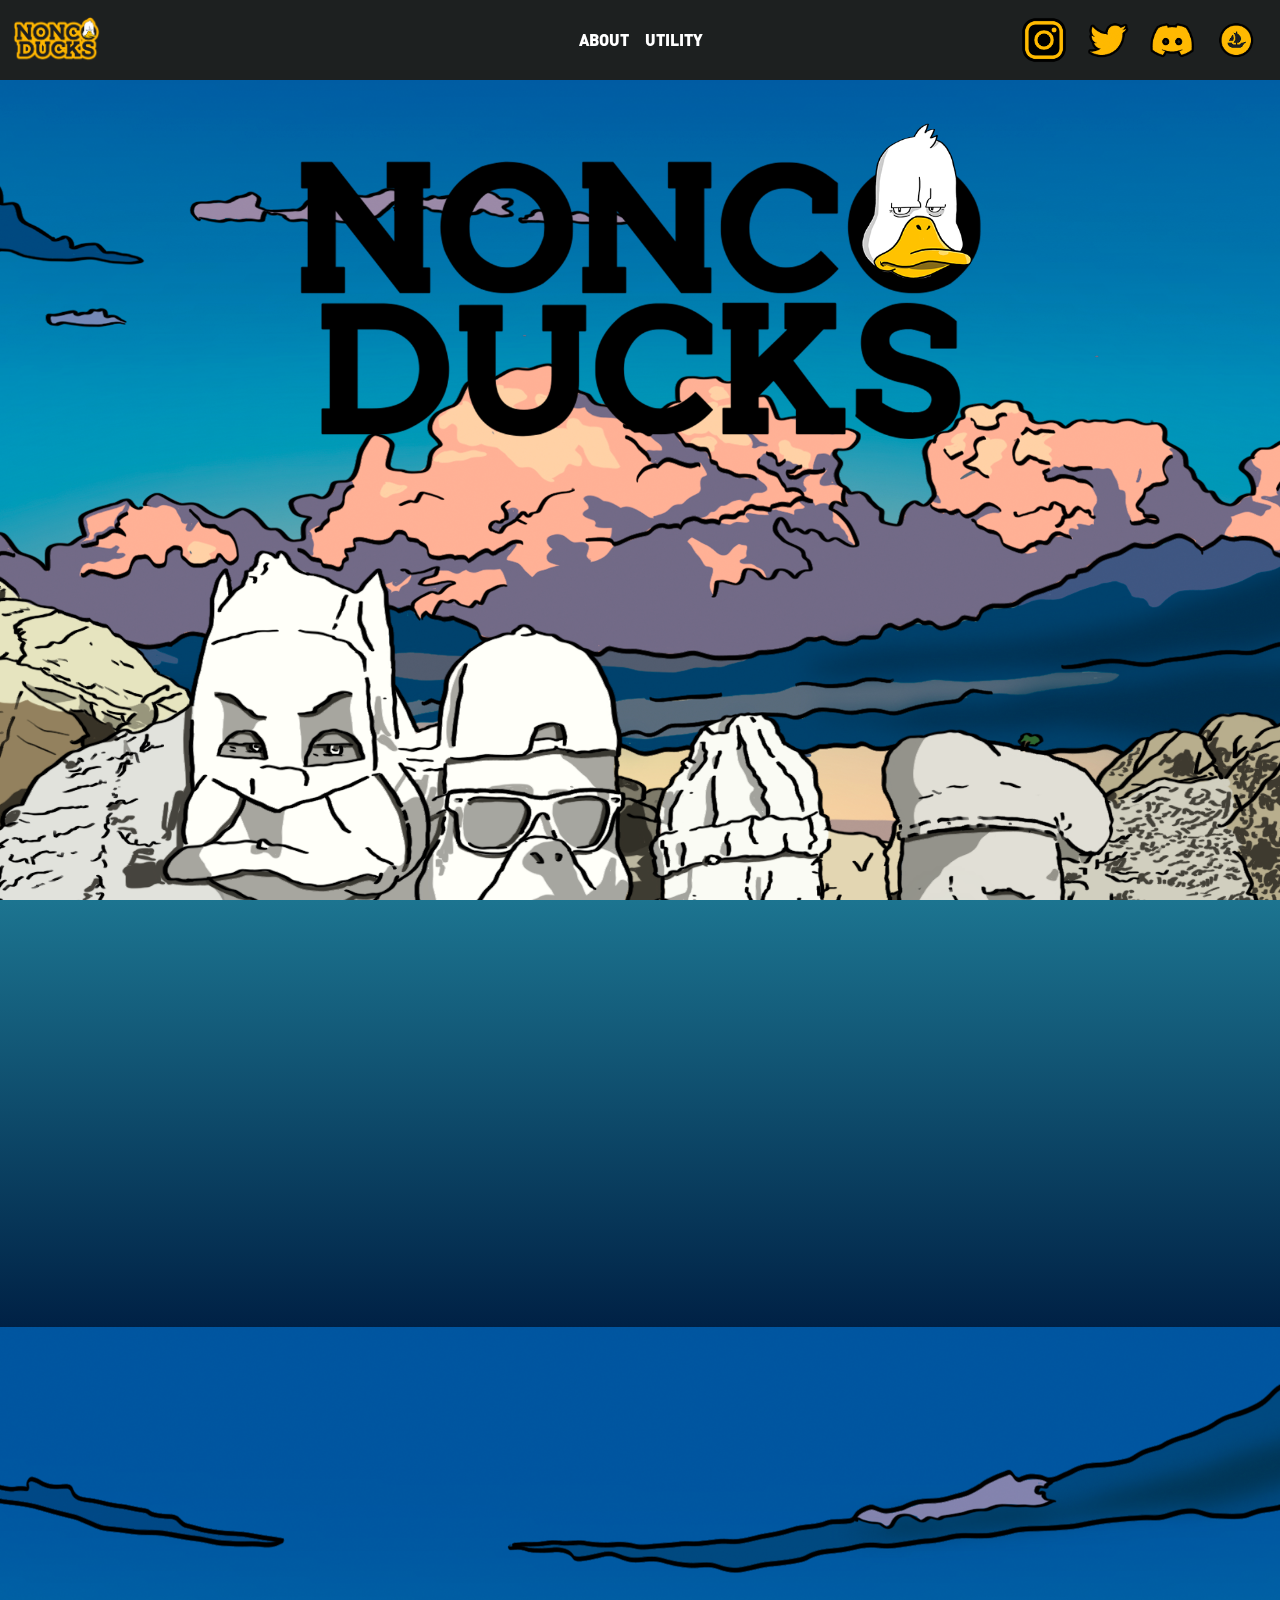
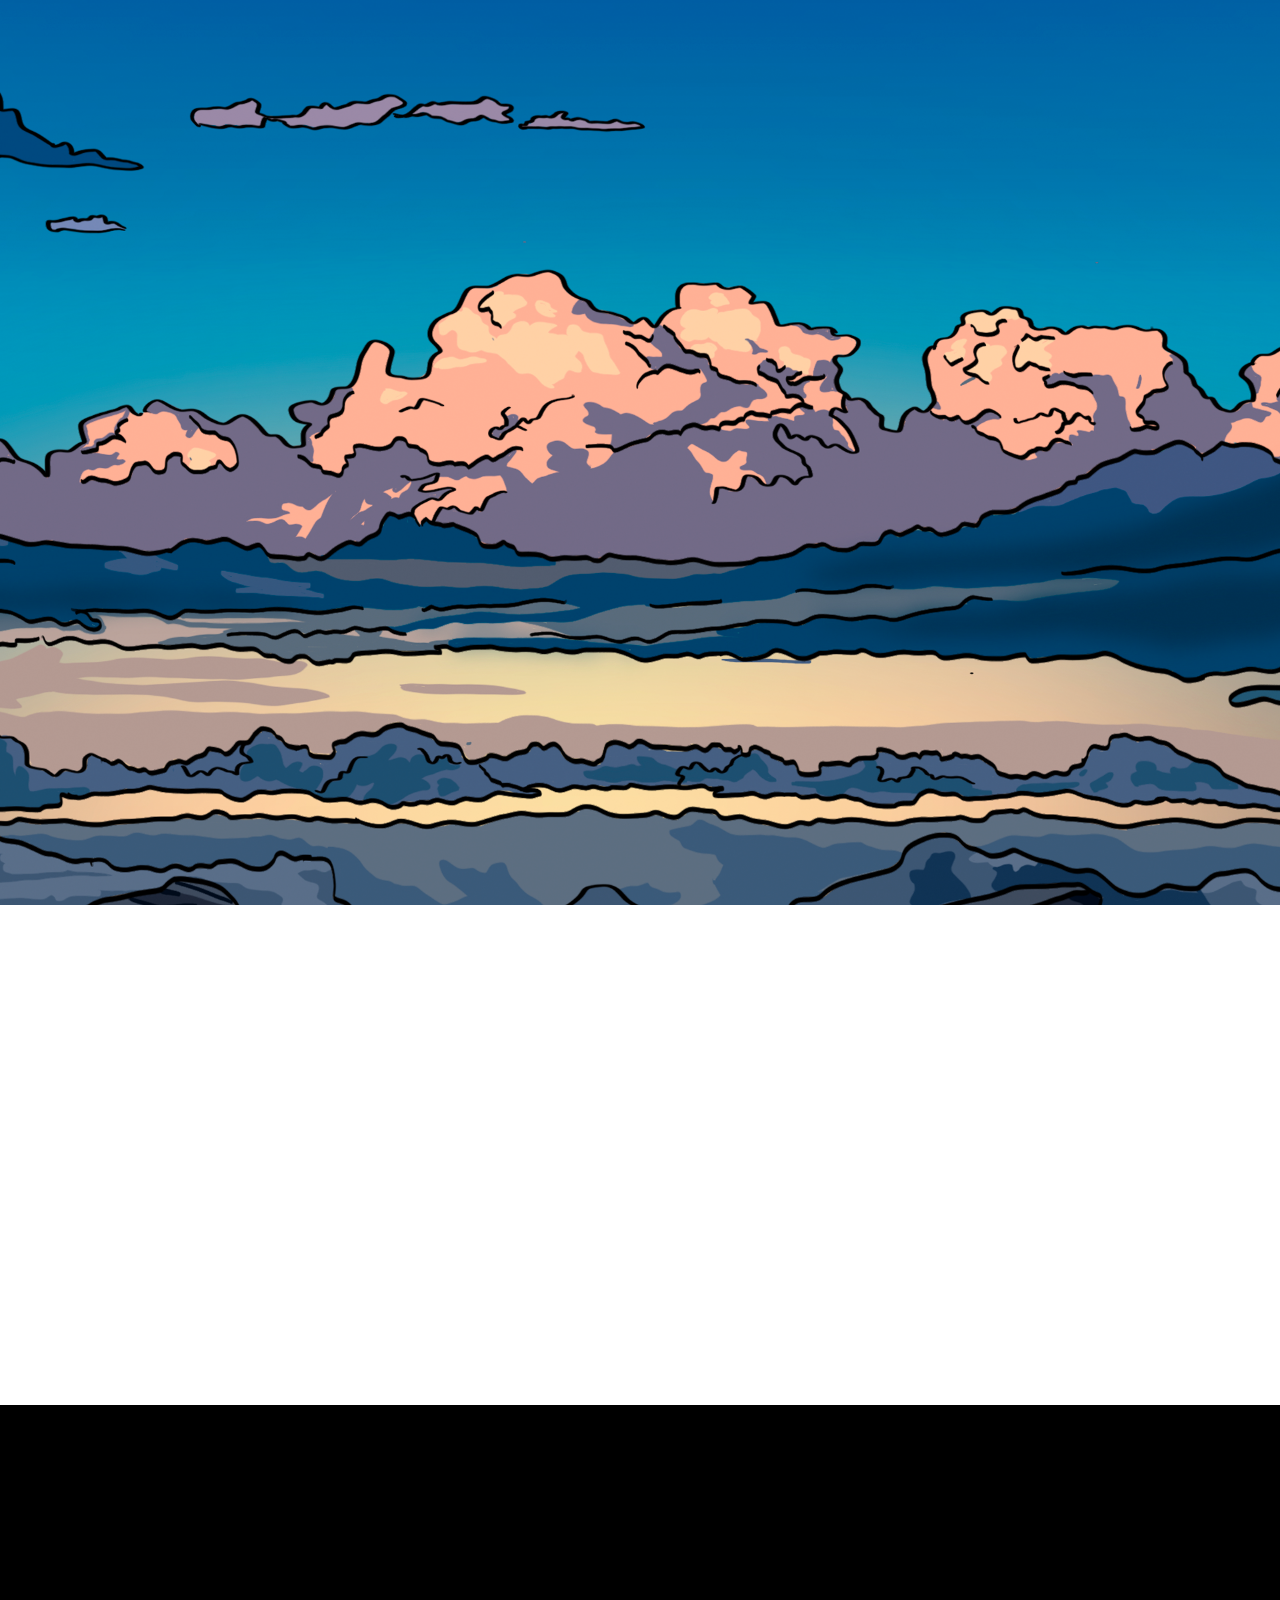
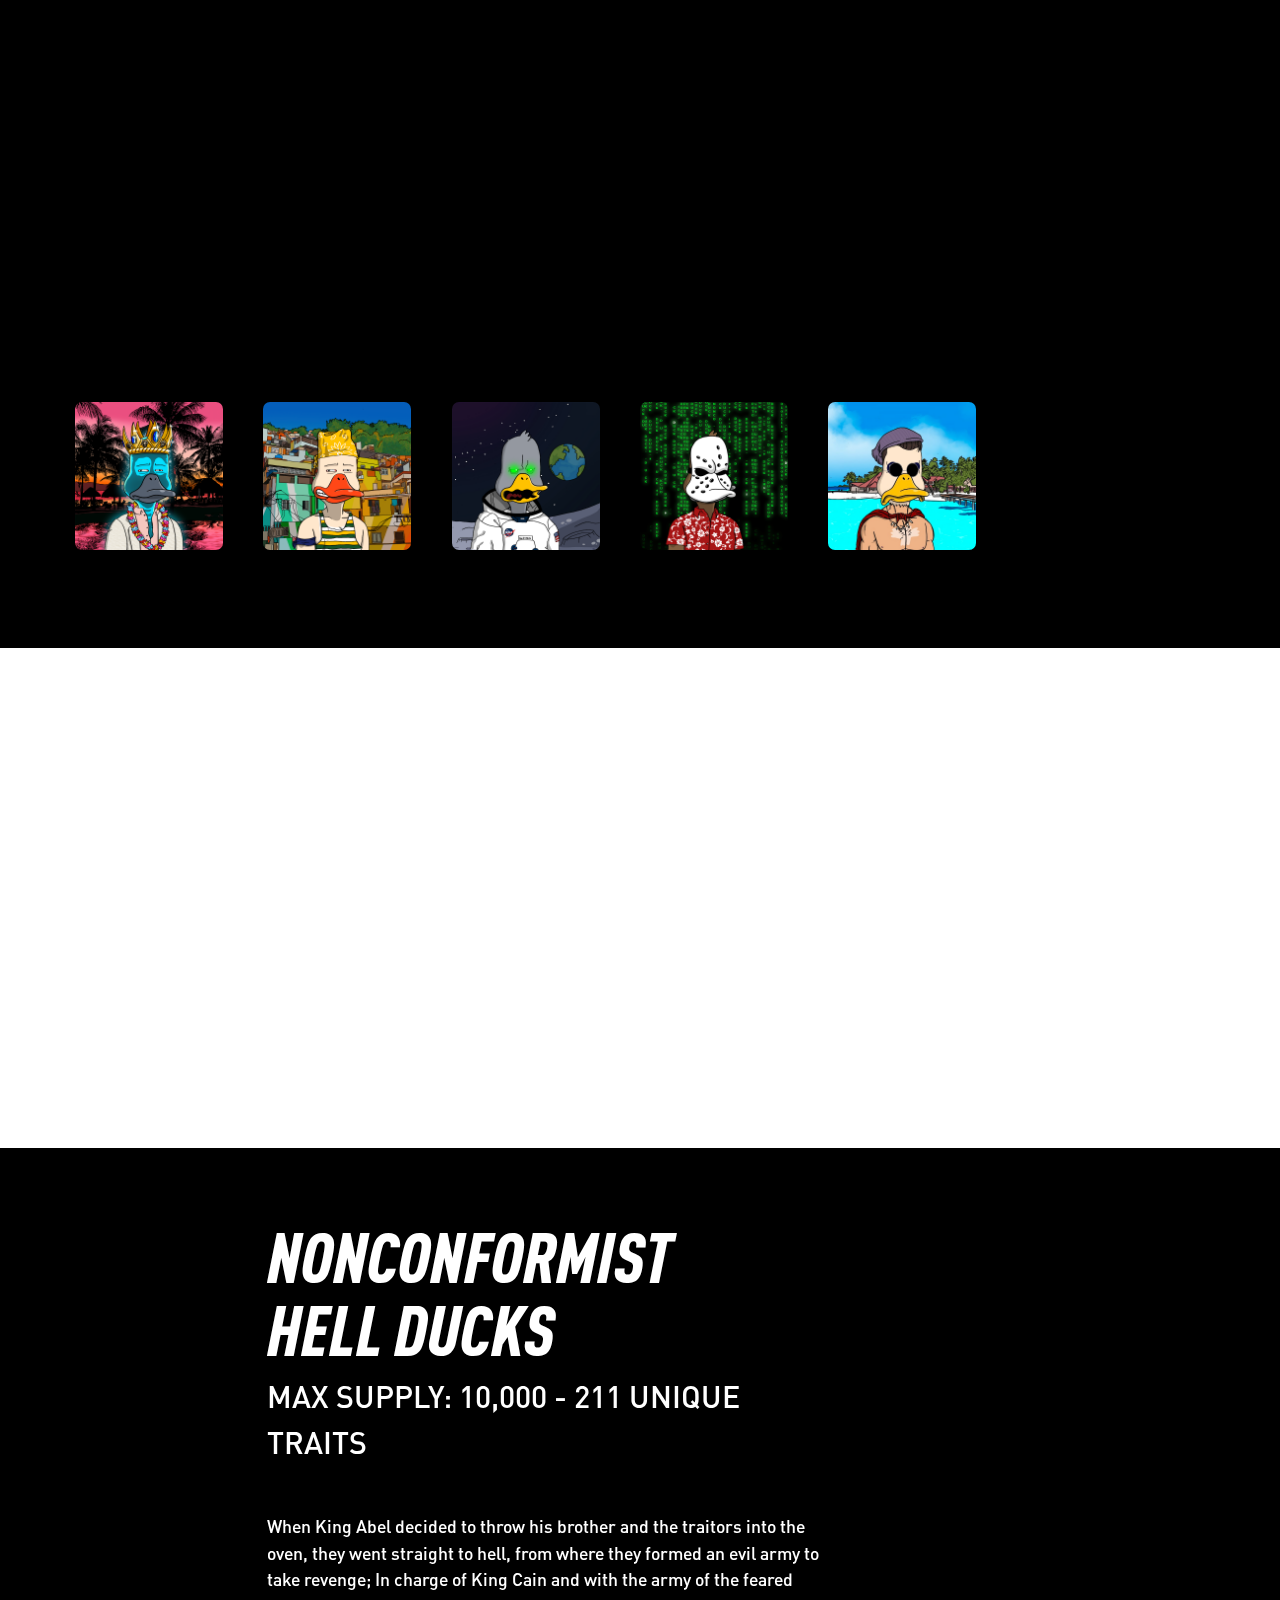
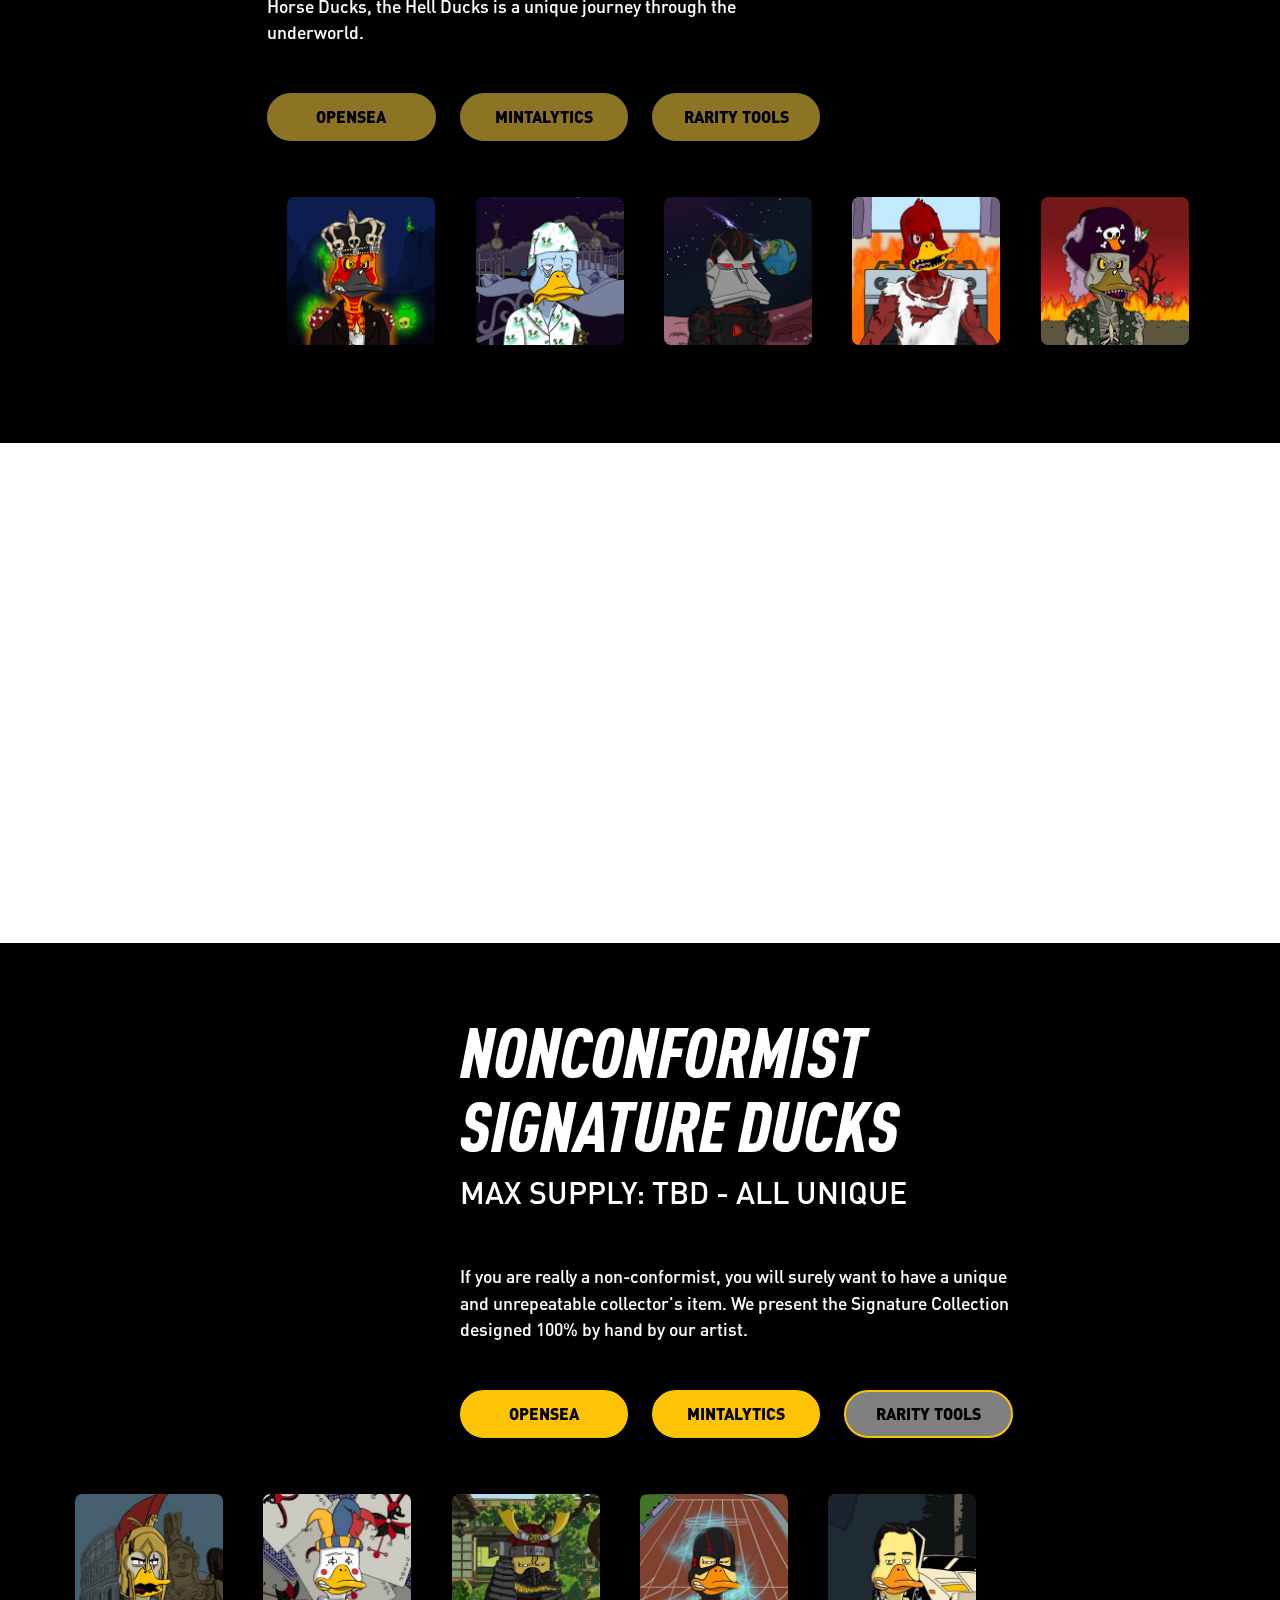
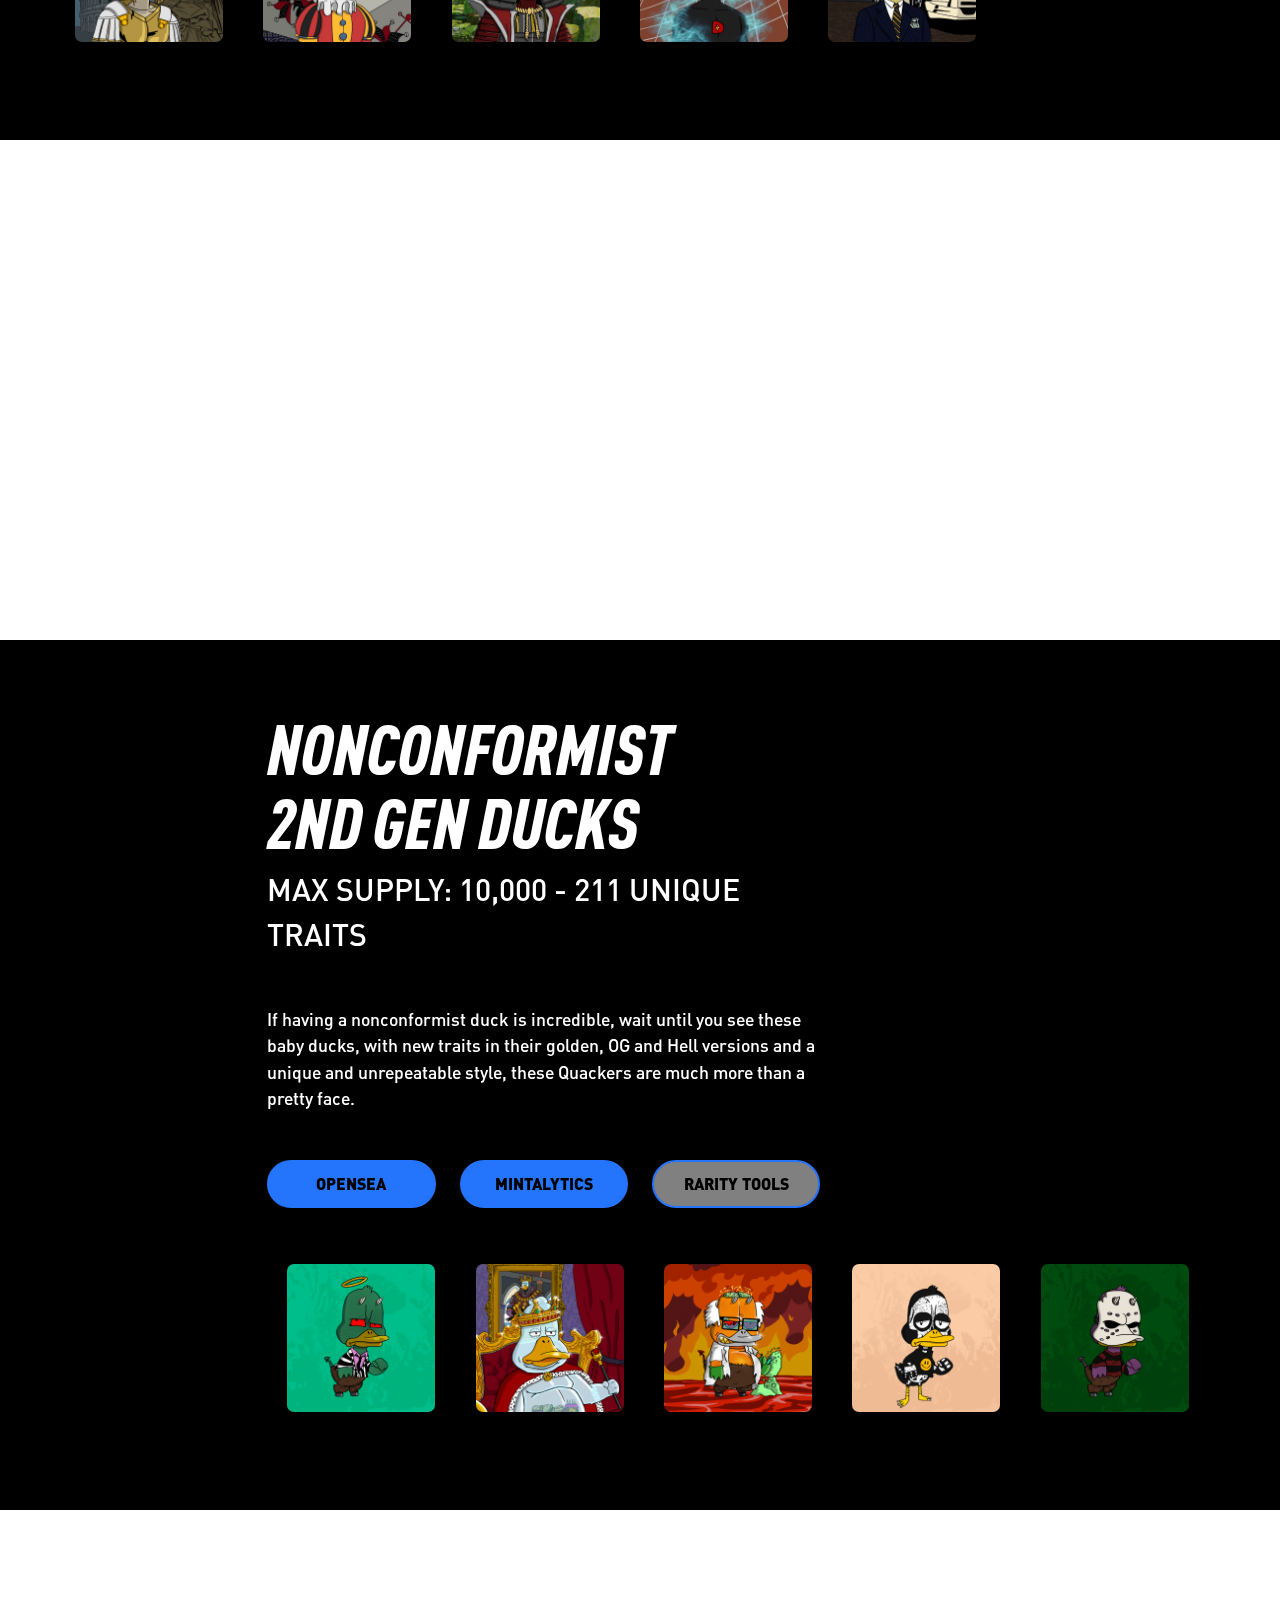
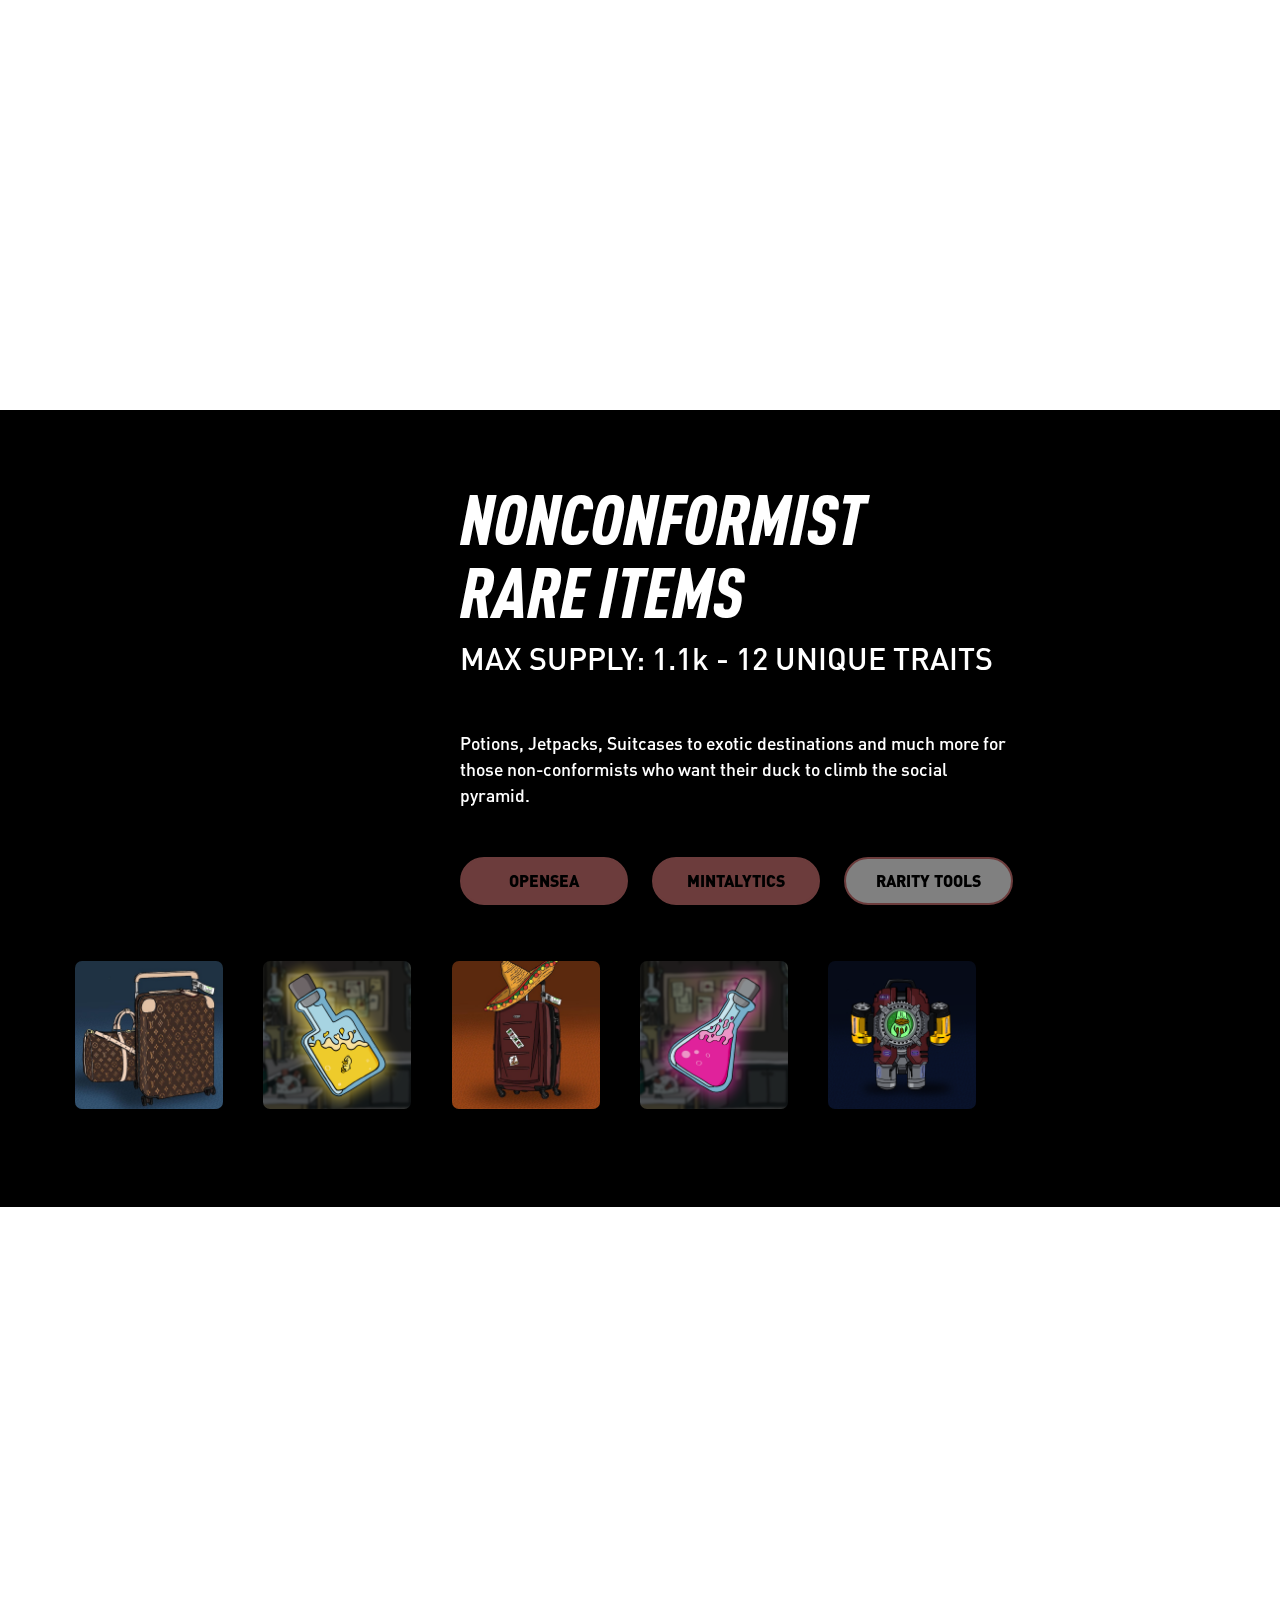
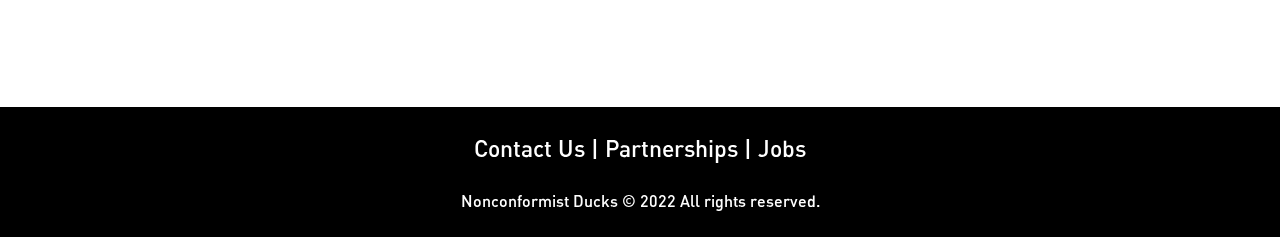
==== commit 8cf4ed9b: "updates" ====
--- a/index.html
+++ b/index.html
@@ -26,12 +26,18 @@
       <script src="js/scripts.js"></script>
       <script src="js/animations.js"></script>
       <script src="js/nav.js"></script>
+     
    </head>
    <main>
       <body id="body" class="homePage">
+         <audio id="audio" src="/sounds/gun-shot.mp3"></audio>
+         <audio id="audio2" src="/sounds/duck-flapping.mp3"></audio>
+
+       
          <div id="evader" class="touchMeNot" style="display: none;">
             <img id="duckHuntOG" class="touchMeNotImg"src="/images/Backgrounds/duckHuntOG.png"/>
          </div>
+    
         
         <!-- Nav Bar - Start  -->
          <nav class="navbar navbar-expand-sm navbar-dark fixed-top ">
@@ -73,8 +79,8 @@
          <!-- Paralax Effect Title -->
          <section>
             <img src="images/Paralax/Background-Sky.png"  id="bg"/> 
-            <img src="/images/Paralax/duck-moon.png"  class="moonLoadIn" id="moon"/> 
-            <img src="/images/Paralax/MountDuckmore.png"  id="mountain"/> 
+            <!-- <img src="/images/Paralax/duck-moon.png"  class="moonLoadIn" id="moon"/>  -->
+            <img src="/images/Paralax/MountDuckmore.png"  id="mountain" class="mountainLoadIn"/> 
             <img src="/images/Paralax/Pond.png"  id="pond"/> 
             <div id="text">
                <img id="title-logo" class="skyLoadIn" src="images/Logos/Logos-Black.png"> 
@@ -537,11 +543,13 @@
          </div>
          <!-- NCD Rare Items - End -->
          <!-- Paralax Image - Start -->
-         <div id="duckHunt" class="parallax-desktop parallax-Duckhunt">   
-         </div>
          <div class="mobile-parallax-replacement-img">
             <img id="duckHunt" src="images/Paralax/DuckHunt.jpg"> </img> 
          </div>
+         <div id="duckHunt2" class="parallax-desktop parallax-Duckhunt" >   
+         </div>
+         
+        
          <!-- Paralax Image - End -->
 
 
--- a/css/styles.css
+++ b/css/styles.css
@@ -93,8 +93,8 @@
 }
 
 .discord-box {
-	background-color: #5c64f4;
-	border: 2px solid #5c64f4;
+	background-color: #feba00 ;
+	border: 2px solid #feba00 ;
 	color: #ffffff;
 	text-shadow: 1px 1px 3px black;
 	-webkit-transition: all ease 1s;
@@ -103,18 +103,18 @@
 }
 
 .discord-box:hover {
-	color: #5c64f4;
-	background-color: #ffffff;
+	color: #feba00 ;
+	background-color: #333333;
     transform: translate(0px, -7px);
-	box-shadow: 0 0 10PX #5c64f4;
+	box-shadow: 0 0 10PX #feba00 ;
 	text-shadow: 1px 1px 3px black;
     transition: background-color .2s ease-in-out,color .2s ease-in-out,box-shadow .2s ease-in-out, transform .5s ease-in-out;
 }
 
 
 .twitter-box {
-	background-color: #1c9cf4;
-	border: 2px solid #1c9cf4;
+	background-color: #feba00;
+	border: 2px solid #feba00;
 	color: #ffffff;
 	-webkit-transition: all ease 1s;
 	-moz-transition: all ease 1s;
@@ -123,18 +123,18 @@
 }
 
 .twitter-box:hover {
-	color: #1c9cf4;
-	background-color: #ffffff;
+	color: #feba00;
+	background-color: #333333;
     transform: translate(0px, -7px);
-	box-shadow: 0 0 10PX #1c9cf4;
+	box-shadow: 0 0 10PX #feba00;
 	transition: background-color .2s ease-in-out,color .2s ease-in-out,box-shadow .2s ease-in-out, transform .5s ease-in-out;
 	text-shadow: 1px 1px 3px black;
 }
 
 
 .owner-box {
-	background-color: #fe4815;
-	border: 2px solid #fe4815;
+	background-color: #feba00;
+	border: 2px solid #feba00;
 	color: #ffffff;
 	text-shadow: 1px 1px 3px black;
 	-webkit-transition: all ease 1s;
@@ -143,10 +143,10 @@
 }
 
 .owner-box:hover {
-	color: #fe4815;
-	background-color: #ffffff;
+	color: #feba00;
+	background-color: #333333;
     /* transform: translate(0px, -7px); */
-	box-shadow: 0 0 10PX #fe4815;
+	box-shadow: 0 0 10PX #feba00;
 	transition: background-color .2s ease-in-out,color .2s ease-in-out,box-shadow .2s ease-in-out, transform .5s ease-in-out;
 	text-shadow: 1px 1px 3px black;
 }
@@ -798,6 +798,11 @@
 
 #duckHunt:hover{
 	cursor: cell;
+}
+
+#duckHunt2:hover{
+	cursor: cell;
+	
 }
 
 
@@ -1039,9 +1044,19 @@
 		
 		border-bottom: 5rem solid #FEBA00;
 	}
+
+
+
+
+	.touchMeNot img {
+		height: 70px;
+		width: 70px;
+		z-index: 999999;
+	}
 }
 
 @media (min-width: 544px) {
+
 
     .mobile-parallax-replacement-img{
         display: none;
--- a/css/animations.css
+++ b/css/animations.css
@@ -69,10 +69,13 @@
 
 }
 
-@keyframes fadeIn{
-	0% {
-		opacity: 0;
-		
+
+
+@keyframes mountainLoadIn{
+
+	0% {
+		opacity: 0;
+		top: 800px;
 	}
 
 	75%{
@@ -82,26 +85,49 @@
 
 	100% {
 		opacity: 1;
+		top: 515px;
+	}
+
+}
+
+@keyframes fadeIn{
+	0% {
+		opacity: 0;
 		
 	}
 
+	75%{
+		opacity: .5;
+	
+	}
+
+	100% {
+		opacity: 1;
+		
+	}
+
 }
 
 @keyframes flyAway{
 	0% {
+		
+		opacity: 1;
 		transform: rotateY(180deg);
-		transform: scale(1);
-		opacity: 1;
-
-	}
+
+
+	}
+
+
+
 
 	
 
 	100%{
 		
 		opacity: 0;
-		transform: scale(.2);
-		transform: translate(800px, -800px );
+		transform: translate(-800px, -800px ) scale(1) rotateY(180deg);
+
+		
 
 	}
 }
@@ -366,7 +392,7 @@
 
 
 .flyAway{
-	animation: flyAway 5s;
+	animation: flyAway 3s;
 	animation-name: flyAway;
 	animation-iteration-count: 1;
 	animation-timing-function: ease-in;
@@ -454,6 +480,15 @@
 	animation-delay: 0s;
 }
 
+.mountainLoadIn{
+	animation: mountainLoadIn;
+	animation-name: mountainLoadIn;
+	animation-duration: 3s;
+	animation-timing-function: ease-in;
+	animation-iteration-count: 1;
+	animation-delay: 0s;
+}
+
 .smallToBig {
 	animation: smallToBig;
 	animation-name: smallToBig;
@@ -568,7 +603,7 @@
 
 	.scrolled.rightToLeft {
 		position: relative;
-		animation: rightToLeft 2s;
+		animation: rightToLeft 1s;
 		animation-name: rightToLeft;
 		animation-iteration-count: 1;
 		animation-timing-function: linear;
@@ -577,7 +612,7 @@
 	
 	.scrolled.leftToRight {
 		position: relative;
-		animation: leftToRight 2s;
+		animation: leftToRight 1s;
 		animation-name: leftToRight;
 		animation-iteration-count: 1;
 		animation-timing-function: linear;
@@ -620,6 +655,16 @@
 }
 
 
+.scrolled.bottomUp {
+	
+	animation: bottomUp 1s;
+	animation-name: bottomUp;
+	animation-iteration-count: 1;
+	animation-timing-function: linear;
+	animation-fill-mode: both;
+}
+
+
 
 
 }--- a/css/paralax.css
+++ b/css/paralax.css
@@ -52,14 +52,14 @@
 
 #pond {
 	z-index: 2;
-	object-fit: contain;
+	object-fit: cover;
 	opacity: 0;
 
 }
 
 #mountain {
 	opacity: 0;
-	object-fit: contain;
+	object-fit: cover;
 	
 }
 
@@ -219,7 +219,7 @@
 section {
 	
 	background-image: linear-gradient( #002145 -50%, #2a9eb6 );
-	height: 150vh;
+	height: 100vh;
 
 }
 
@@ -293,7 +293,7 @@
 	section {
 		height: 600px;
 		background-image: linear-gradient(   #2a9eb6,  #1e283a );
-		margin-top: 70px;
+		
 	}
 
 
--- a/css/nav.css
+++ b/css/nav.css
@@ -16,7 +16,9 @@
 .navbar {
 	backdrop-filter: blur(15px) saturate(0.5) !important;
 	background-color: transparent !important;
-	background-image: linear-gradient(to top, #1d2020 -3px, rgba(255, 255, 255, 0));
+	/* background-image: linear-gradient(to top, #1d2020 -3px, rgba(255, 255, 255, 0)); */
+
+	background-image: linear-gradient(to top, #1d2020 83px, rgba(255, 255, 255, 0));
 	/* -webkit-mask: linear-gradient(to bottom, #ffffff 5px, rgba(255, 255, 255, 0));
     mask: linear-gradient(to bottom, #ffffff 5px, rgba(255, 255, 255, 0)); */
 }
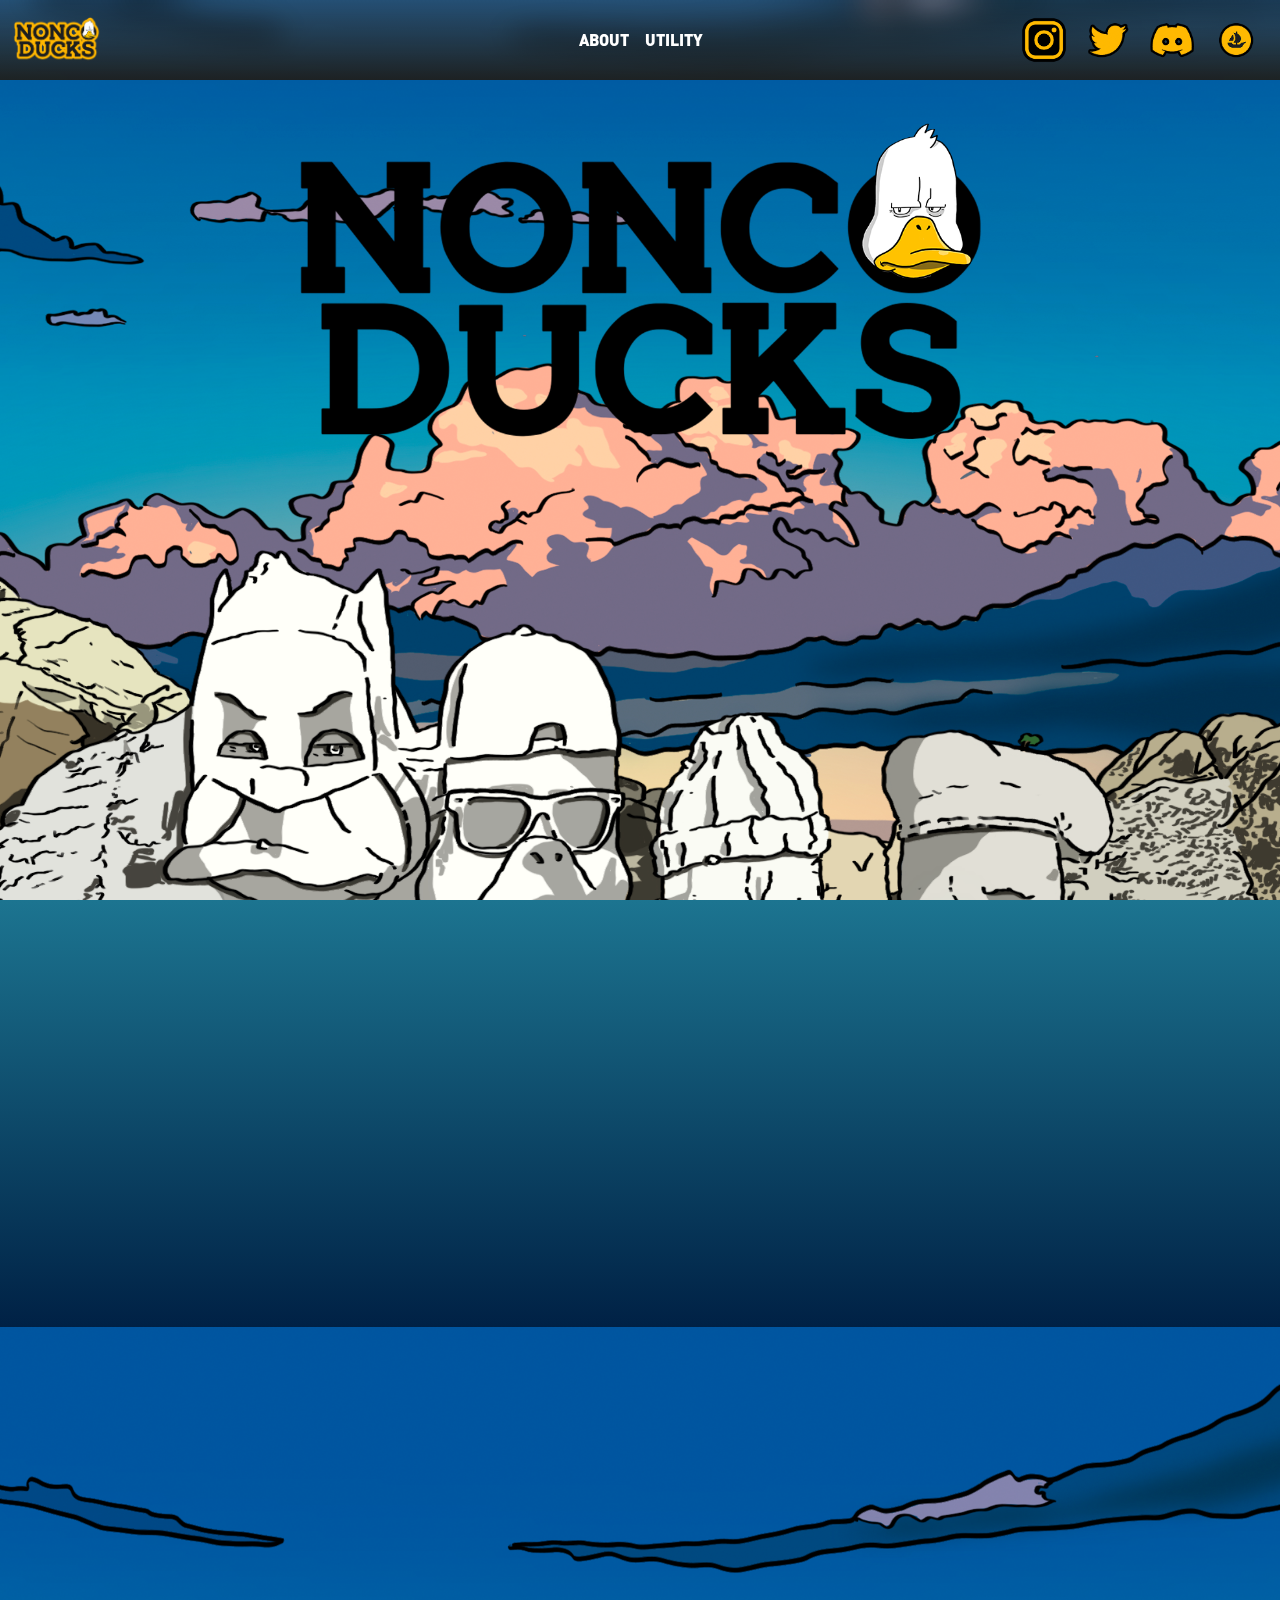
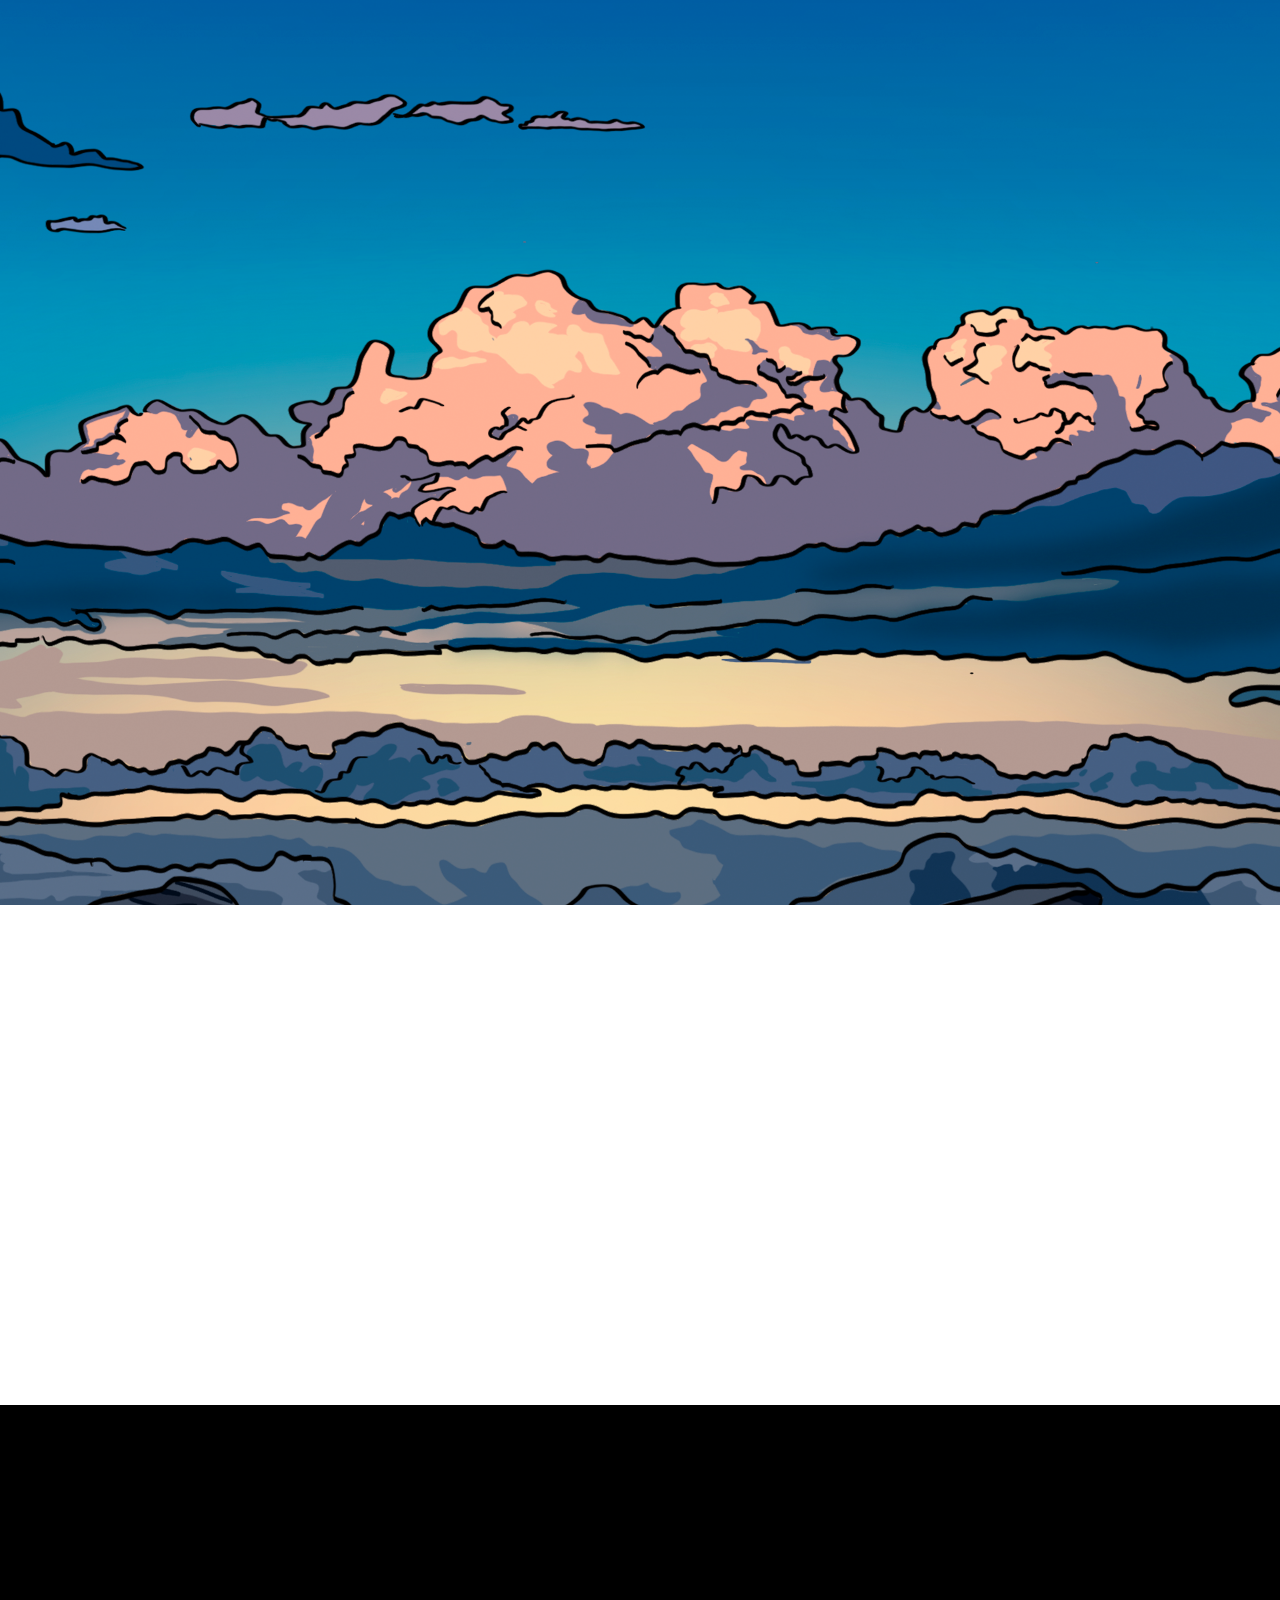
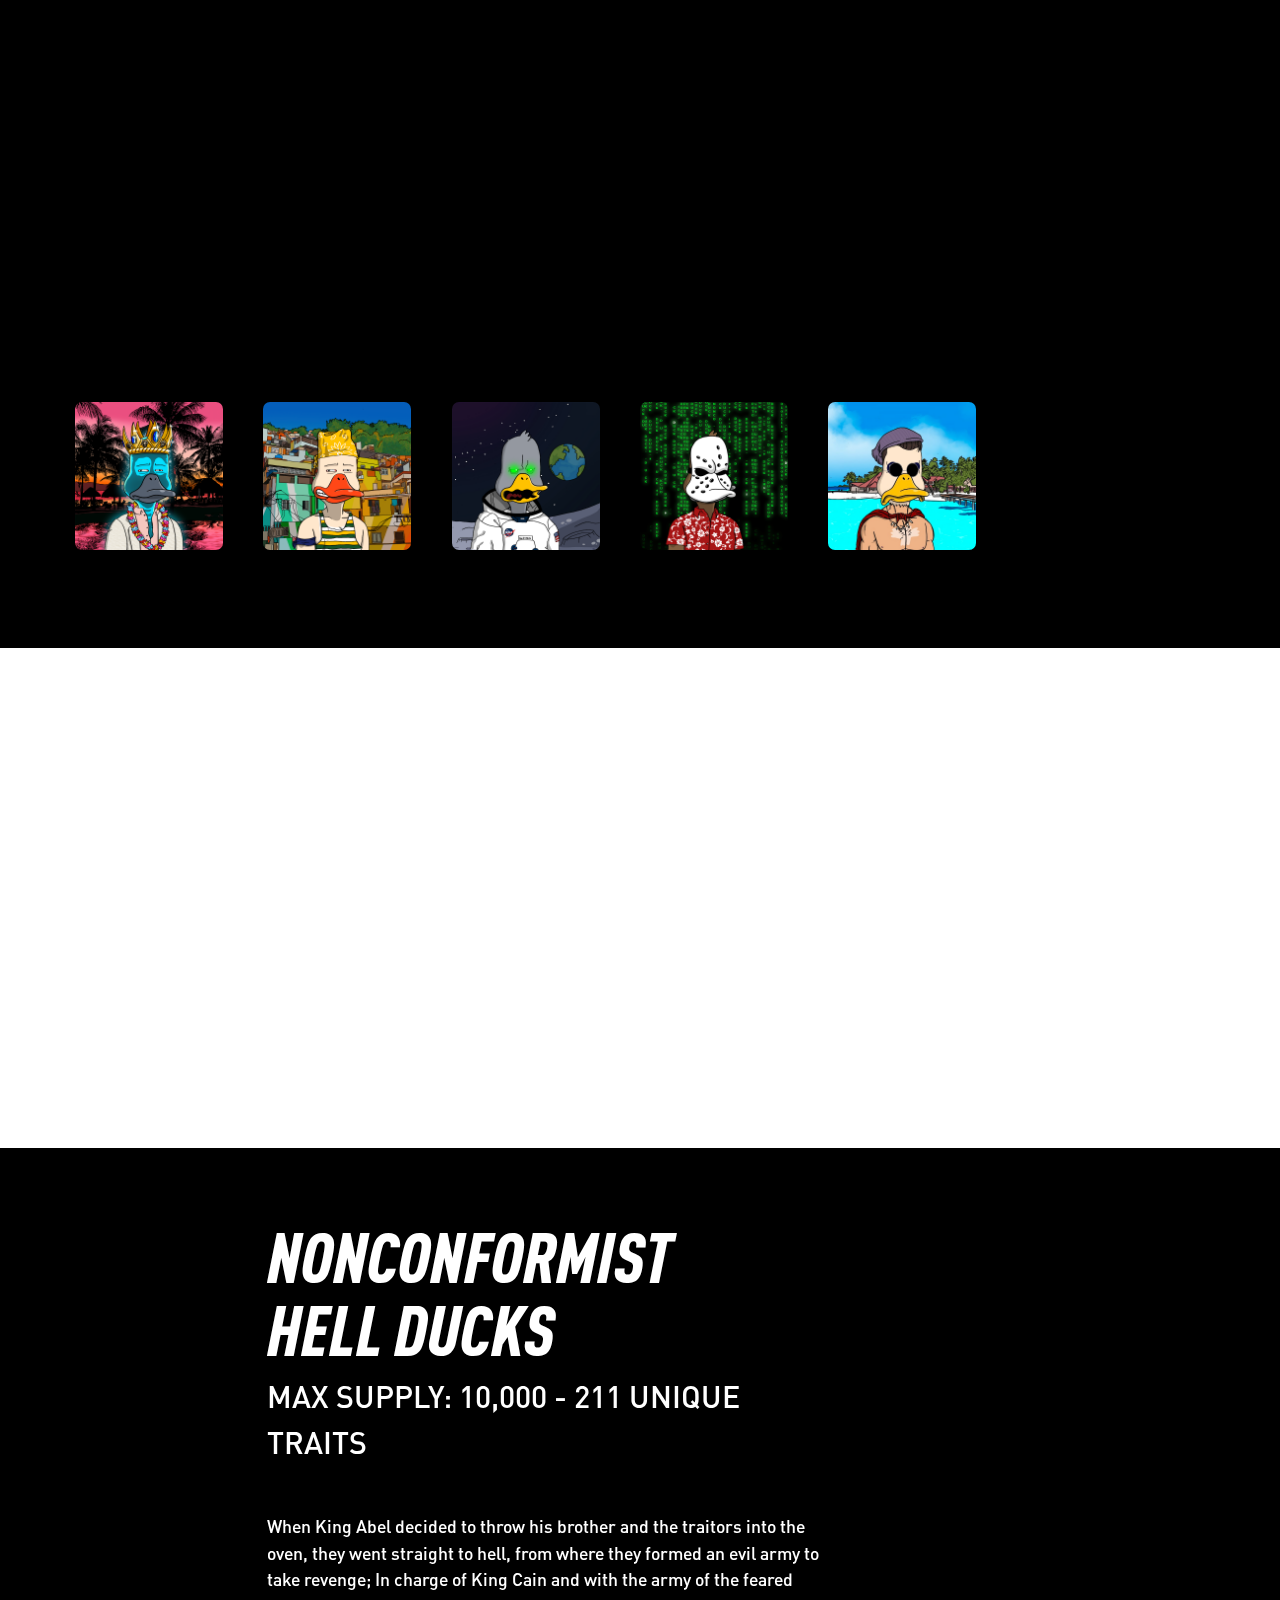
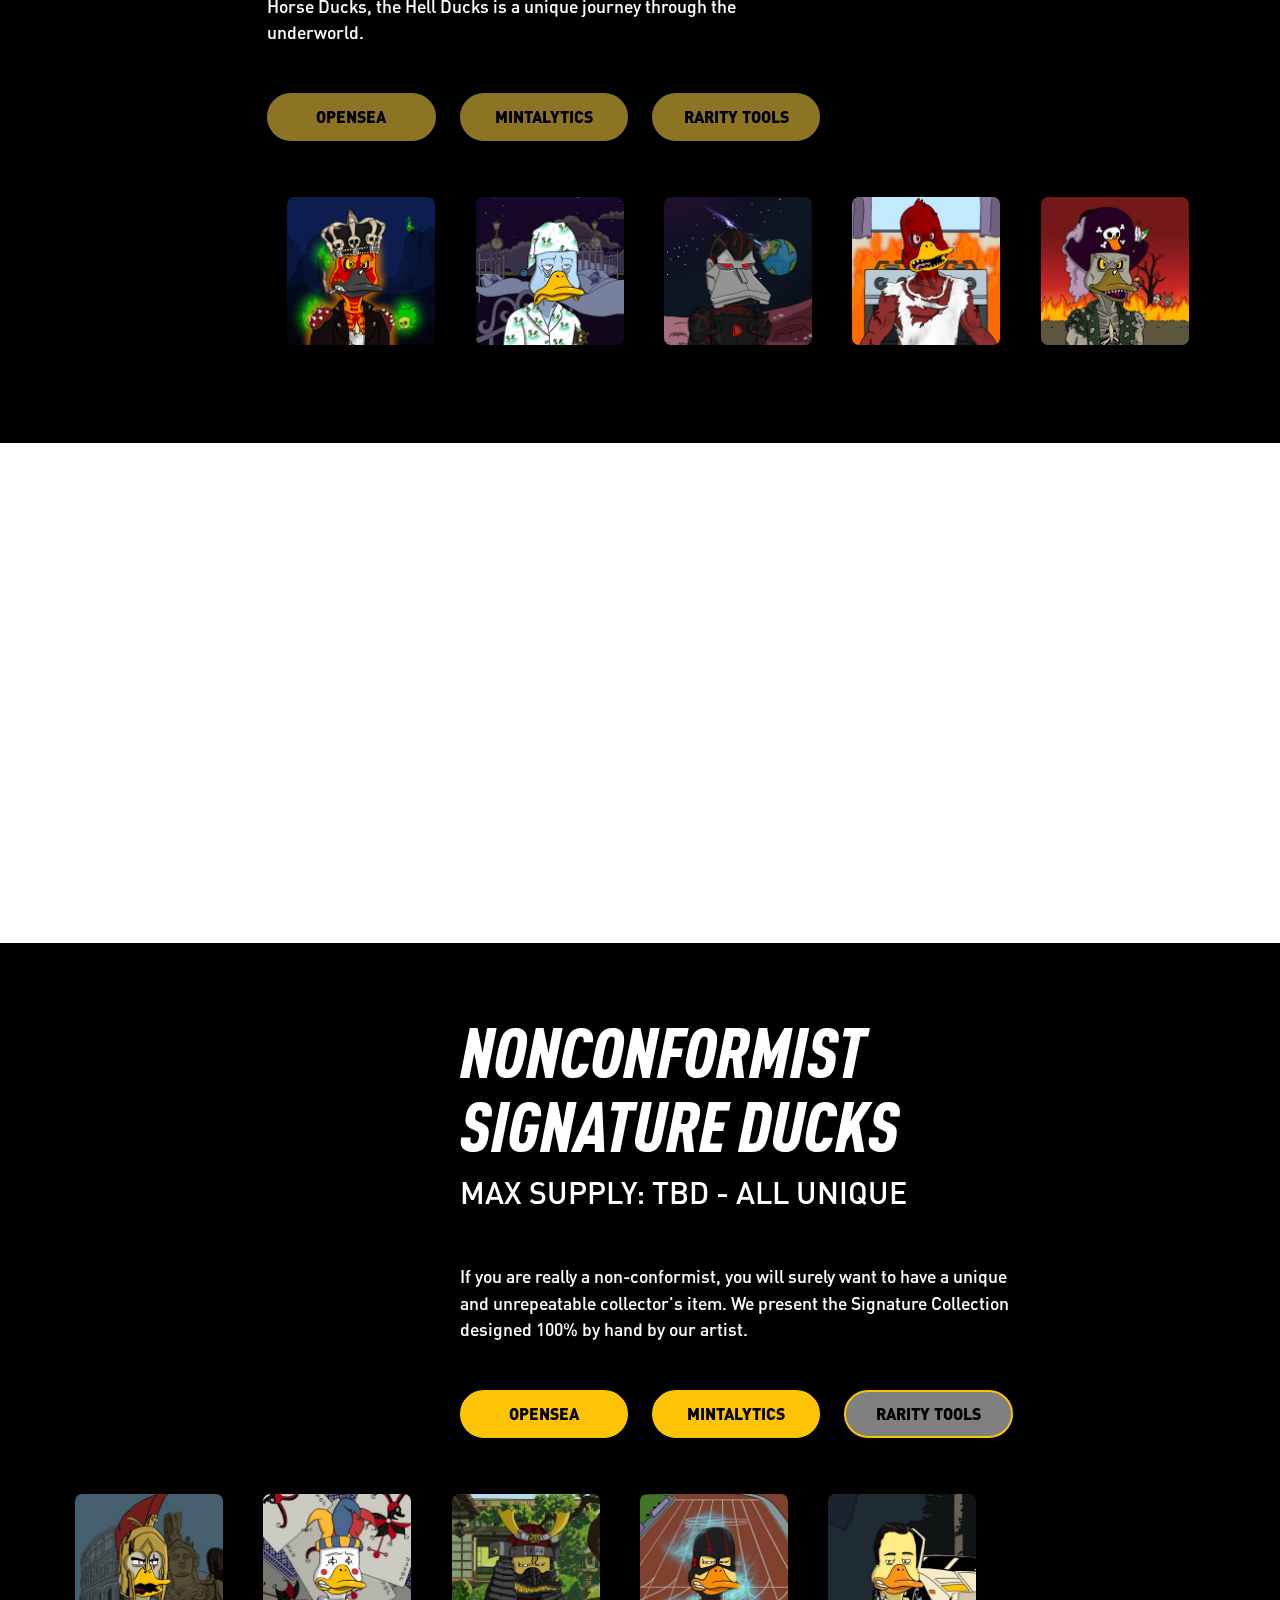
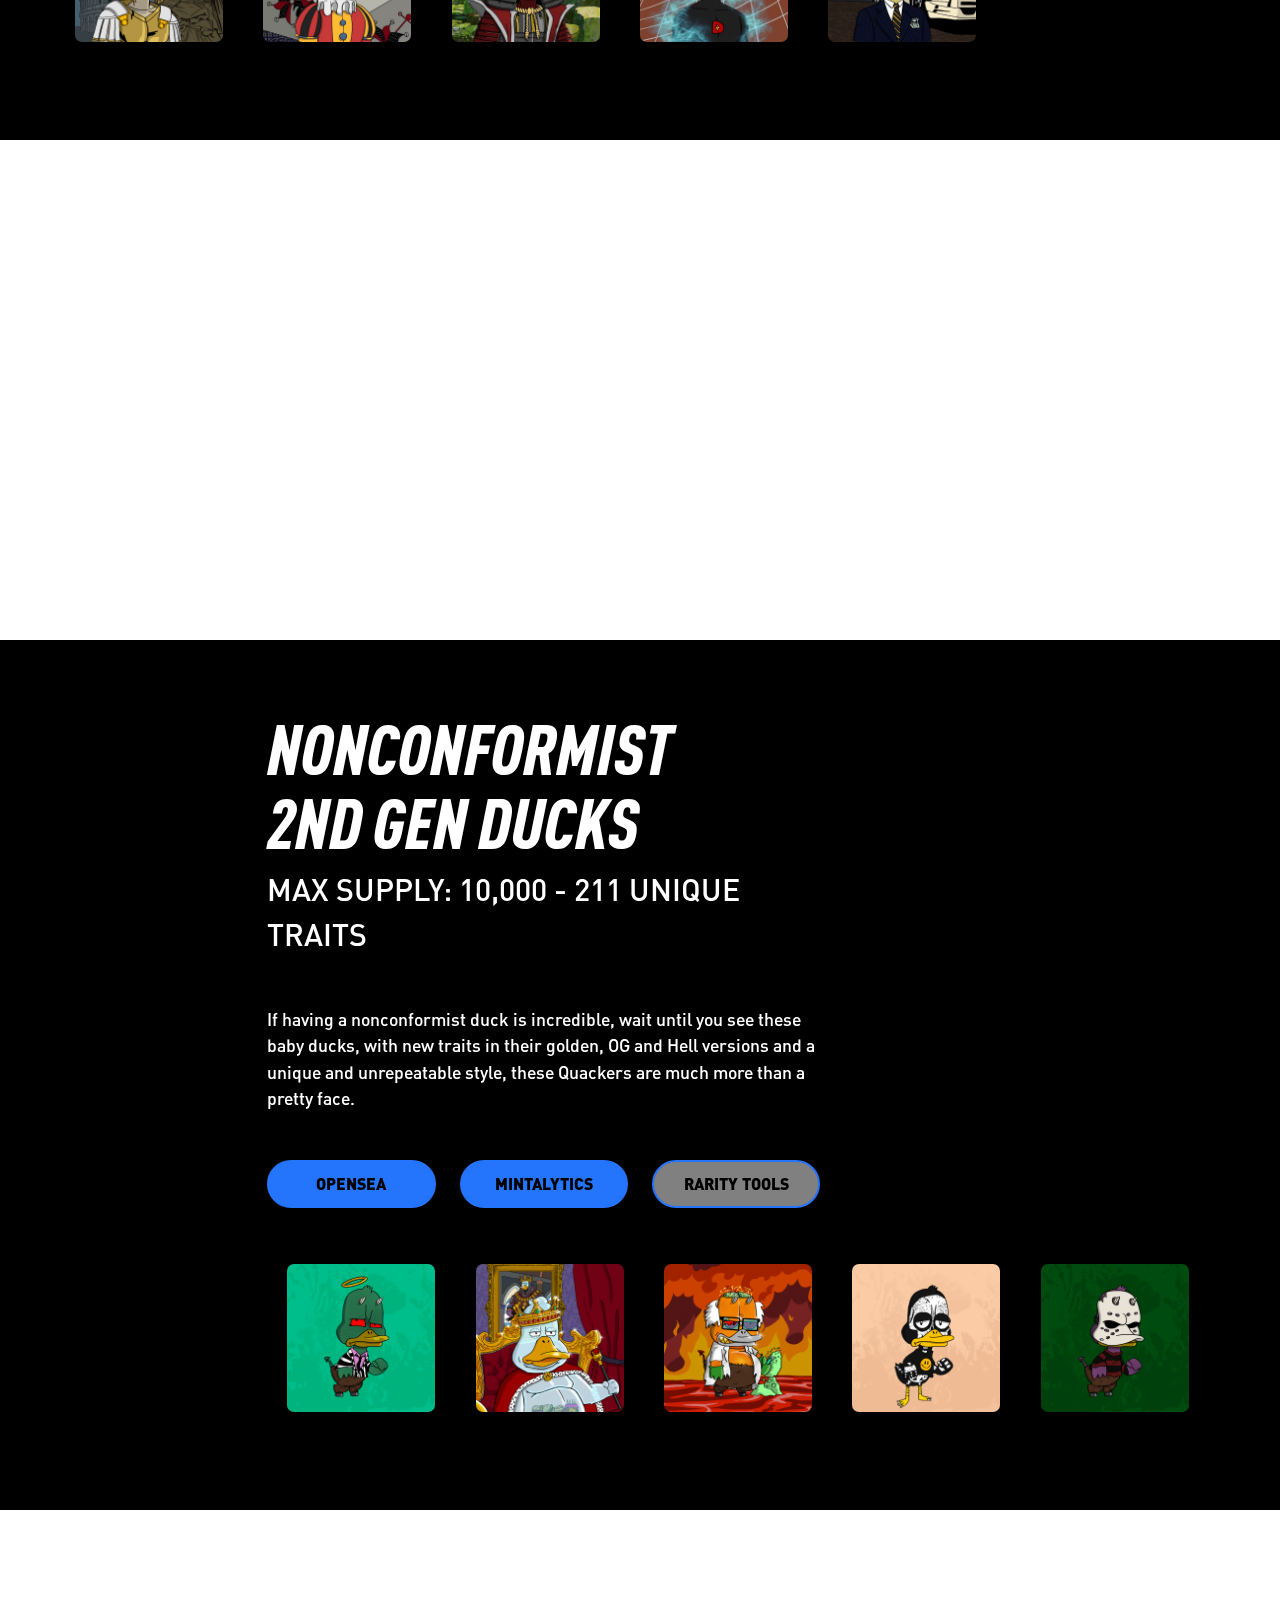
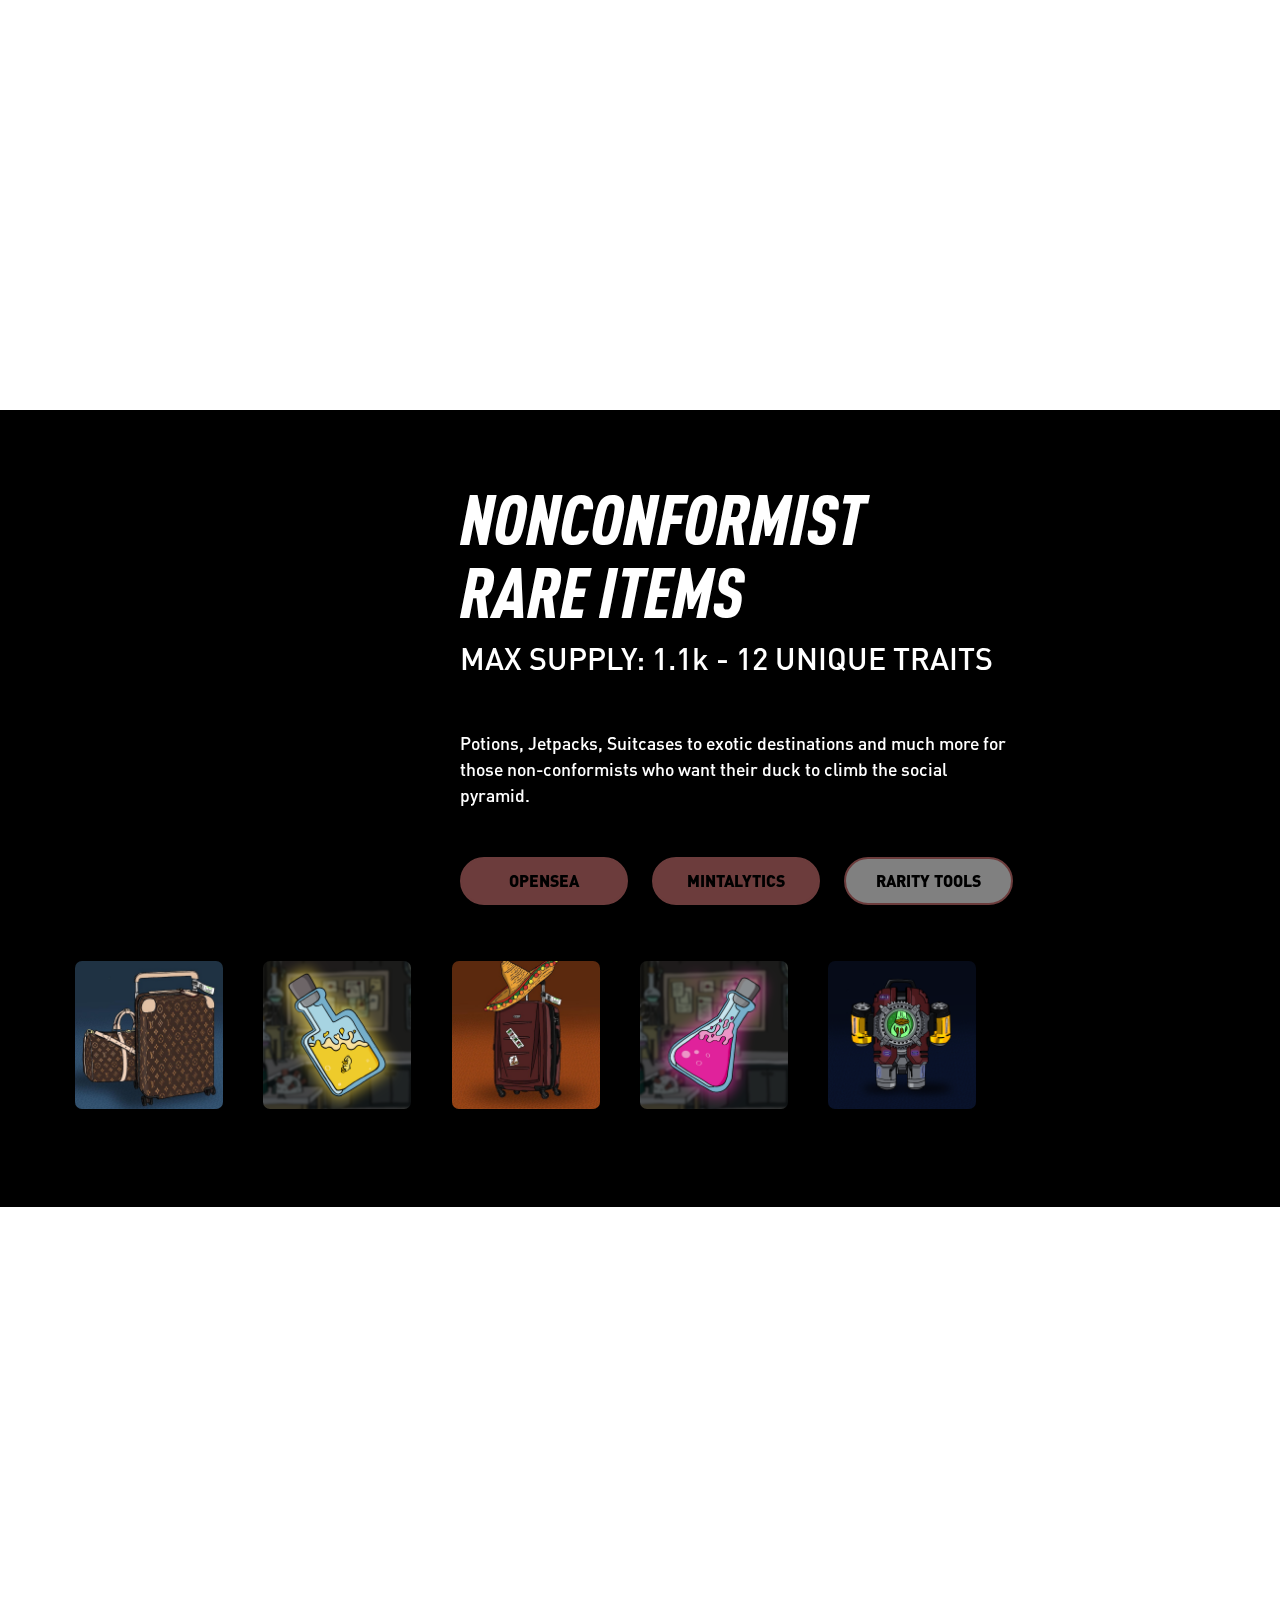
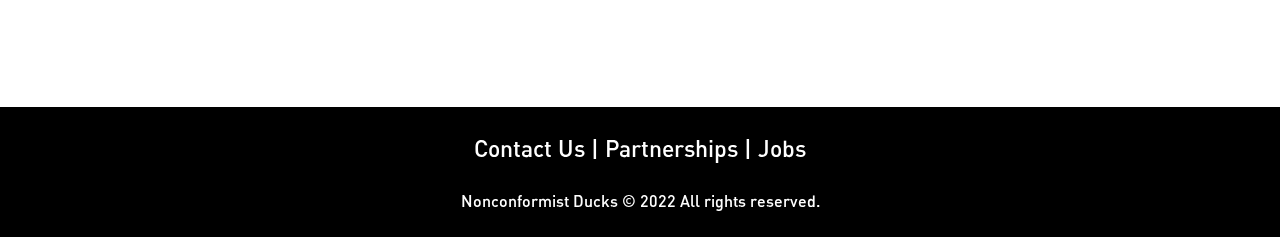
==== commit f9016eb7: "updates" ====
--- a/index.html
+++ b/index.html
@@ -3,10 +3,10 @@
    <head>
       <meta charset="utf-8">
       <meta name="viewport" content="width=device-width, initial-scale=1">
-      <title>NONCO DUCKS</title>
+      <title>Nonconformist Ducks</title>
       <meta name="description" content="Nonconformist Ducks">
       <meta name="author" content="SitePoint">
-      <meta property="og:title" content="Nonconformist Ducks Site">
+      <meta property="og:title" content="Nonconformist Ducks">
       <meta property="og:type" content="website">
       <meta property="og:url" content="https://">
       <meta property="og:description" content="Nonconformist Ducks">
--- a/css/styles.css
+++ b/css/styles.css
@@ -754,8 +754,8 @@
 .back-btn-container {
 	position: relative;
 	top: -112px;
-	margin-left: 17px;
-	float: left;
+    left: 20px;
+	
 }
 
 
@@ -907,6 +907,7 @@
 /* Small devices (landscape phones, 544px and lower) */
 
 @media (max-width: 543px) {
+
 
 
 
--- a/css/nav.css
+++ b/css/nav.css
@@ -16,9 +16,9 @@
 .navbar {
 	backdrop-filter: blur(15px) saturate(0.5) !important;
 	background-color: transparent !important;
-	/* background-image: linear-gradient(to top, #1d2020 -3px, rgba(255, 255, 255, 0)); */
+	 background-image: linear-gradient(to top, #1d2020 -3px, rgba(255, 255, 255, 0)); 
 
-	background-image: linear-gradient(to top, #1d2020 83px, rgba(255, 255, 255, 0));
+	/* background-image: linear-gradient(to top, #1d2020 83px, rgba(255, 255, 255, 0)); */
 	/* -webkit-mask: linear-gradient(to bottom, #ffffff 5px, rgba(255, 255, 255, 0));
     mask: linear-gradient(to bottom, #ffffff 5px, rgba(255, 255, 255, 0)); */
 }
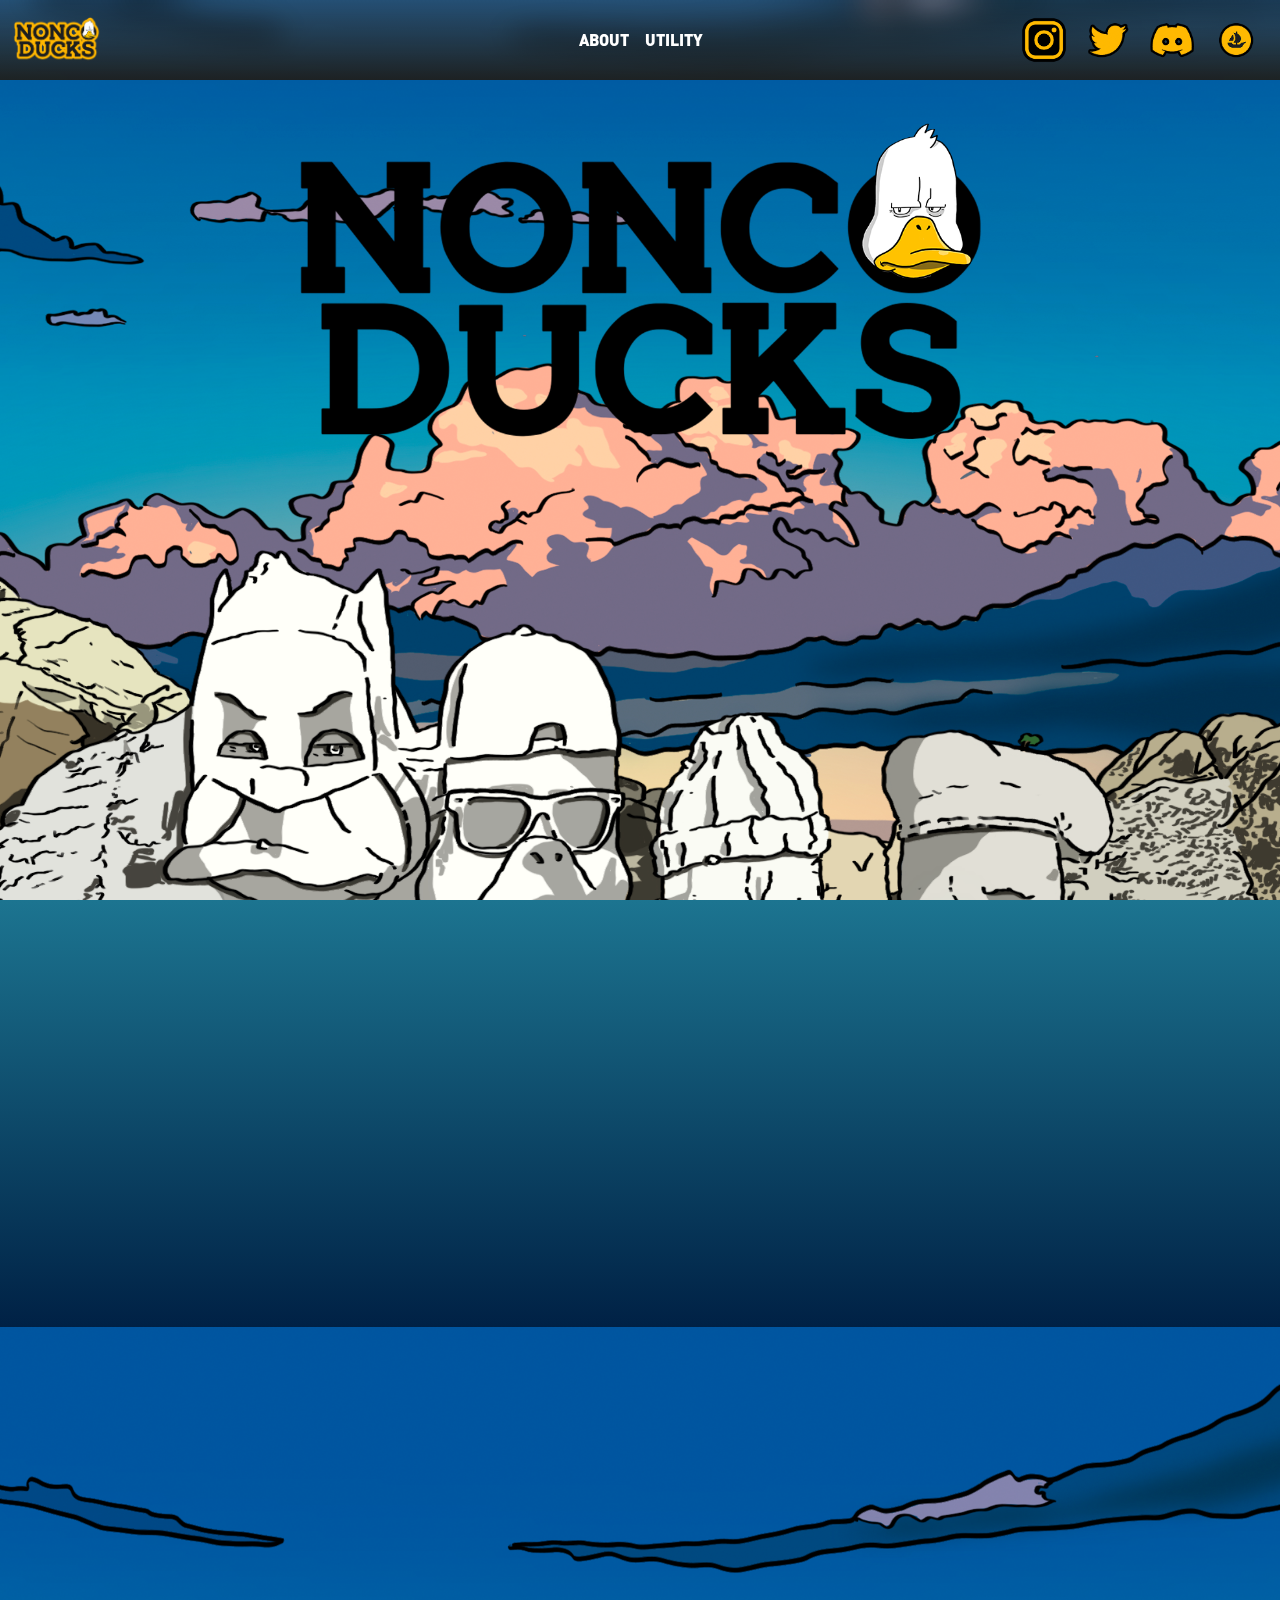
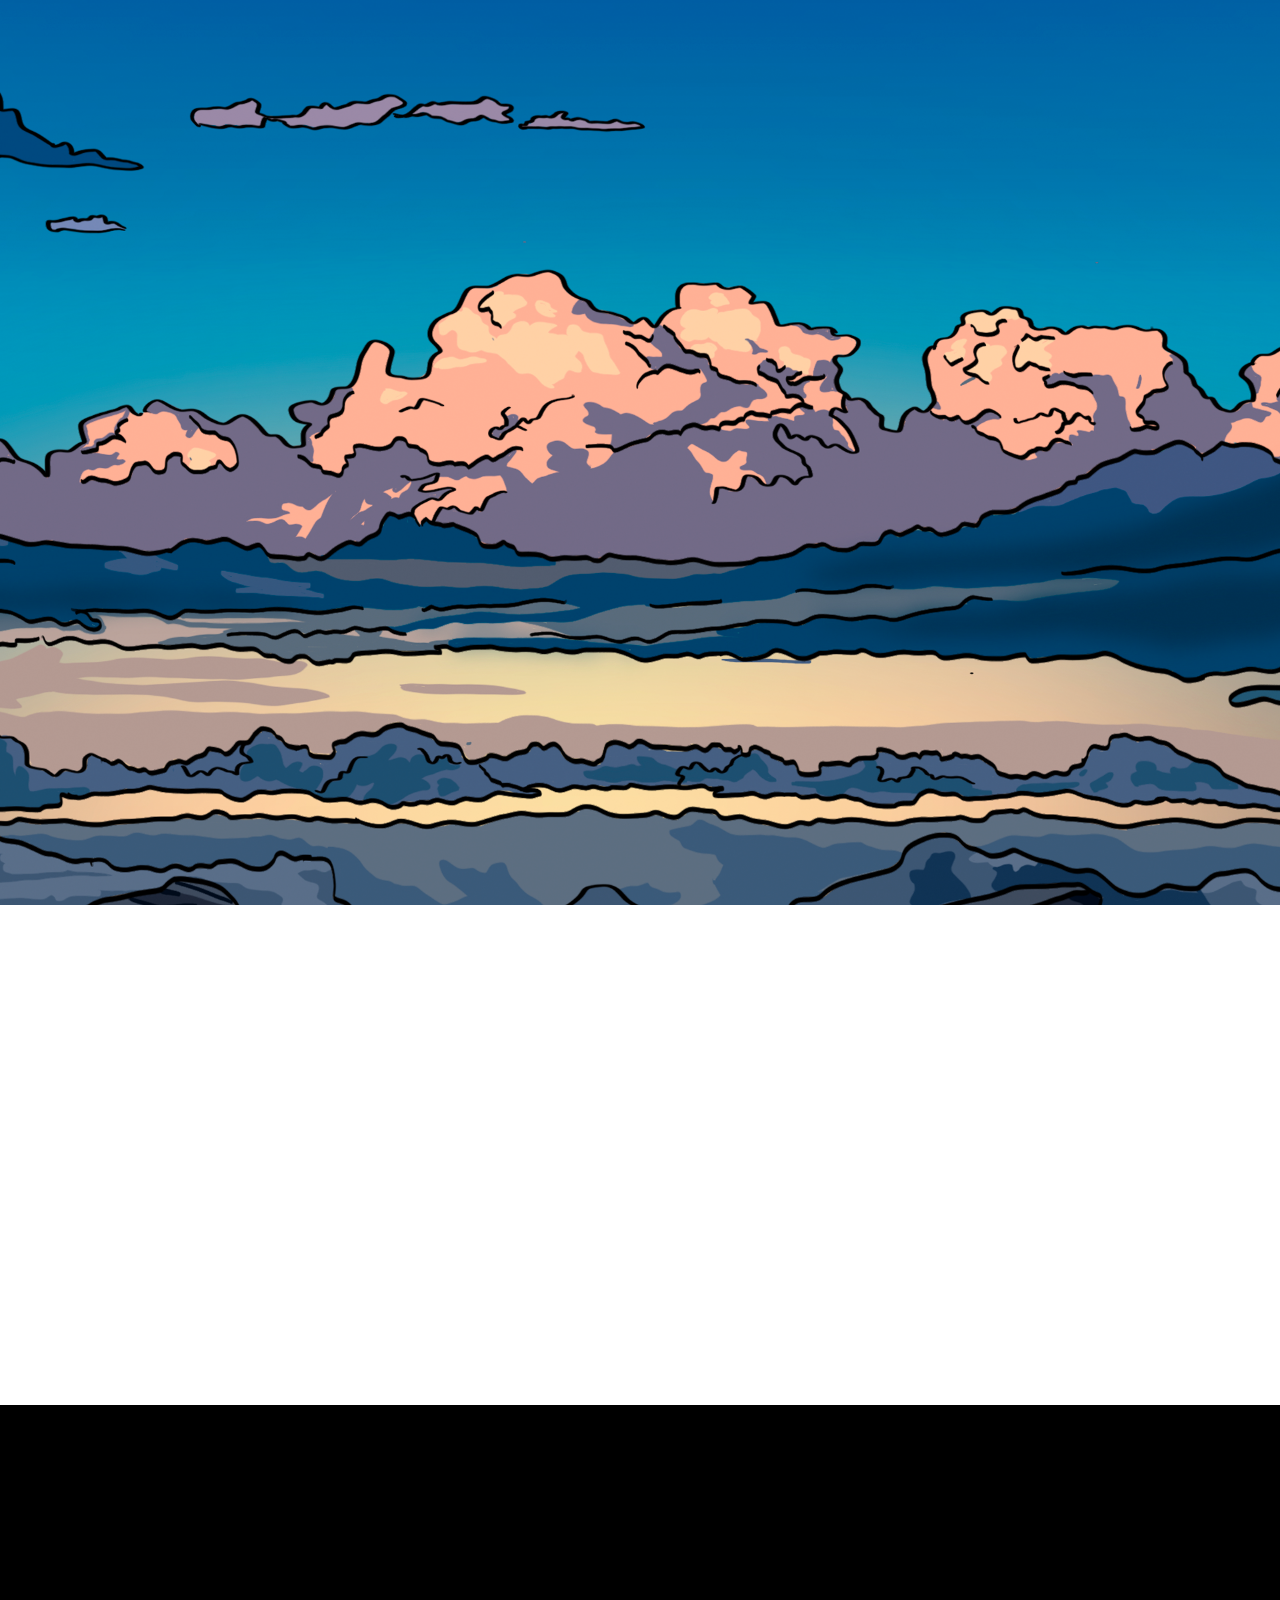
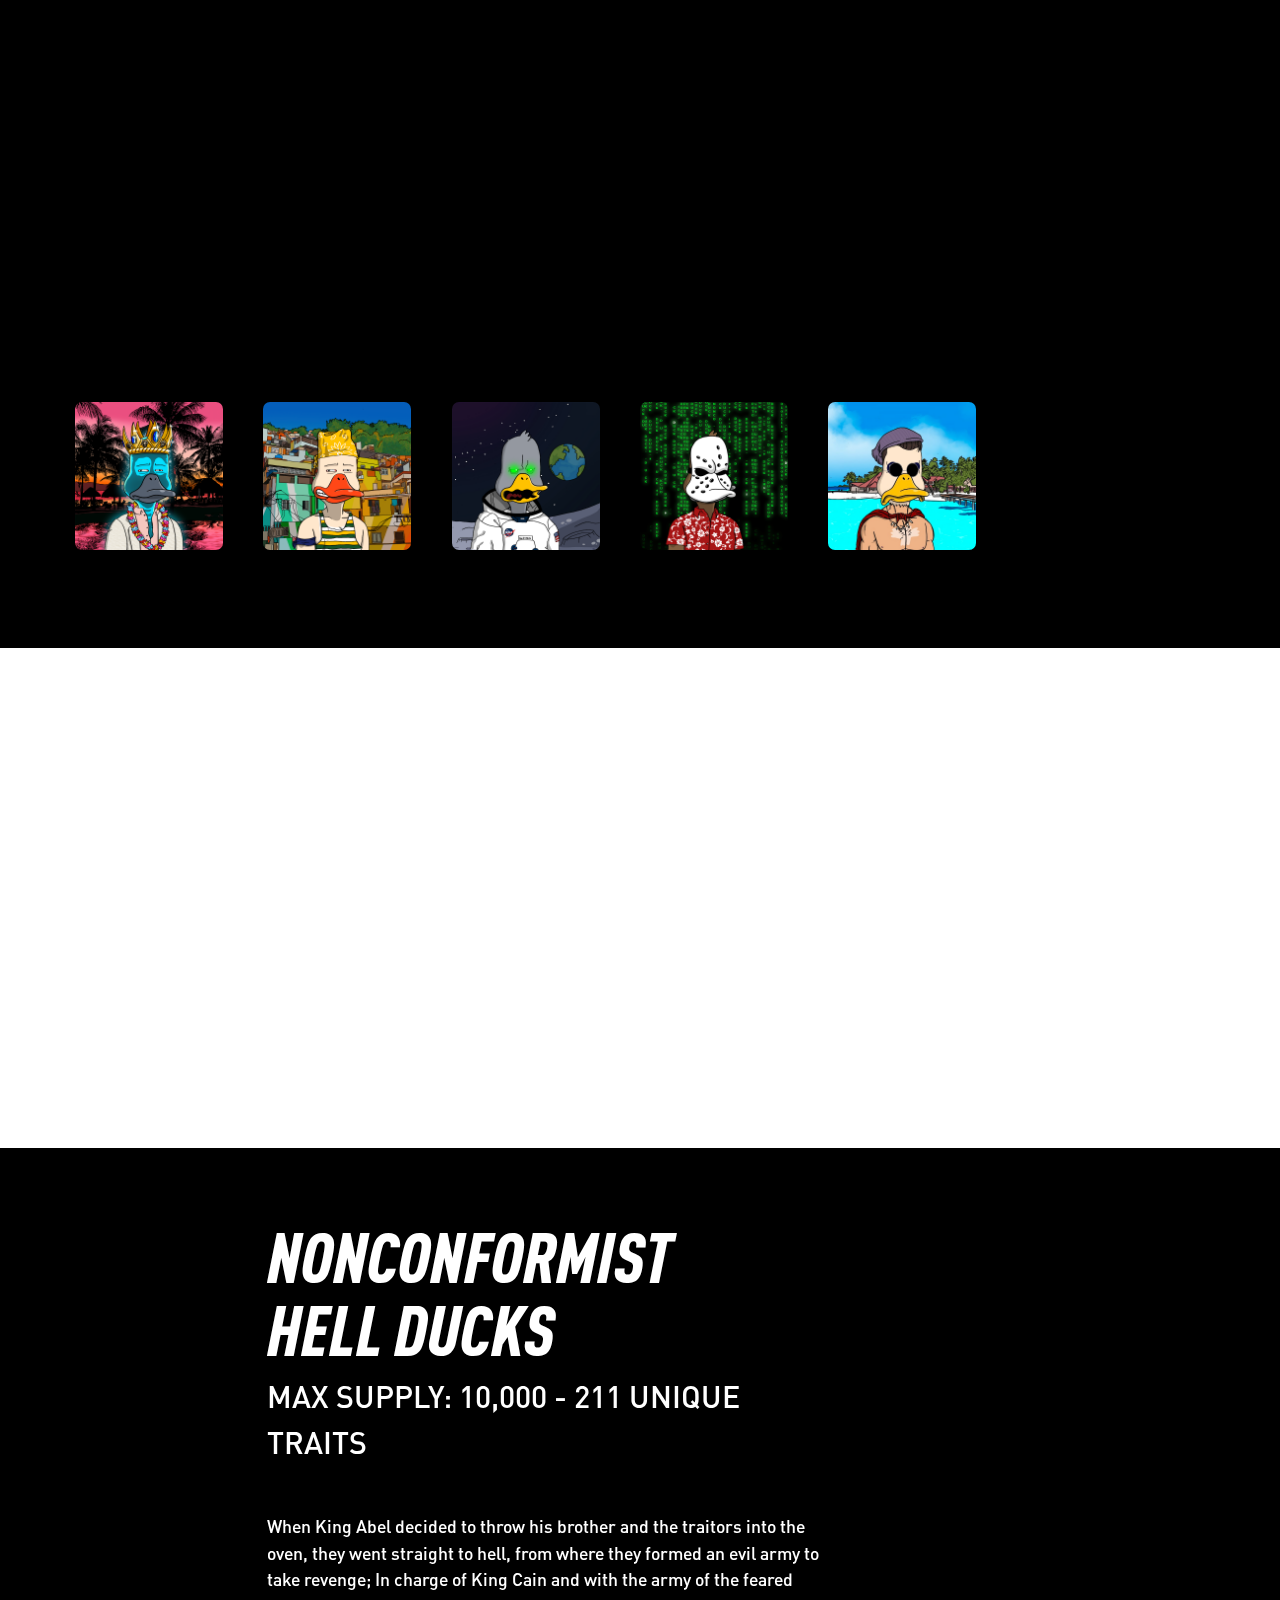
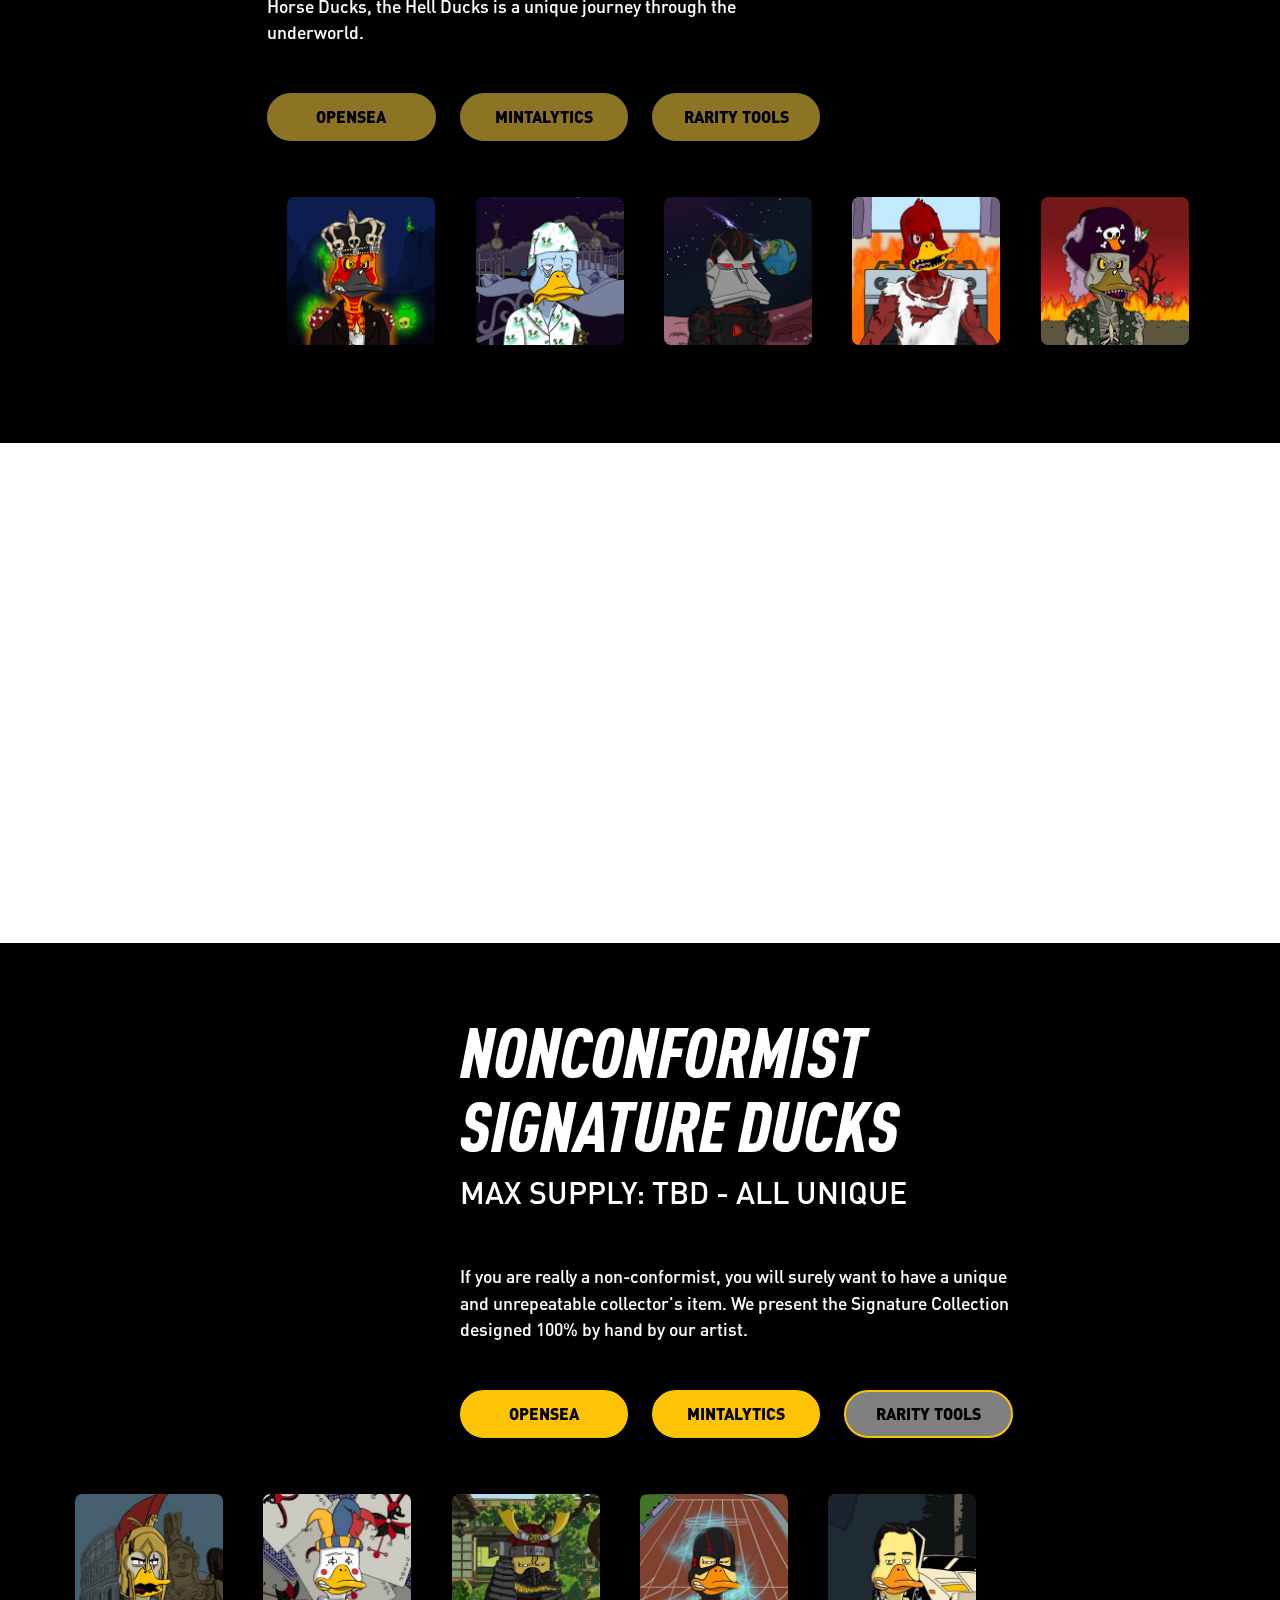
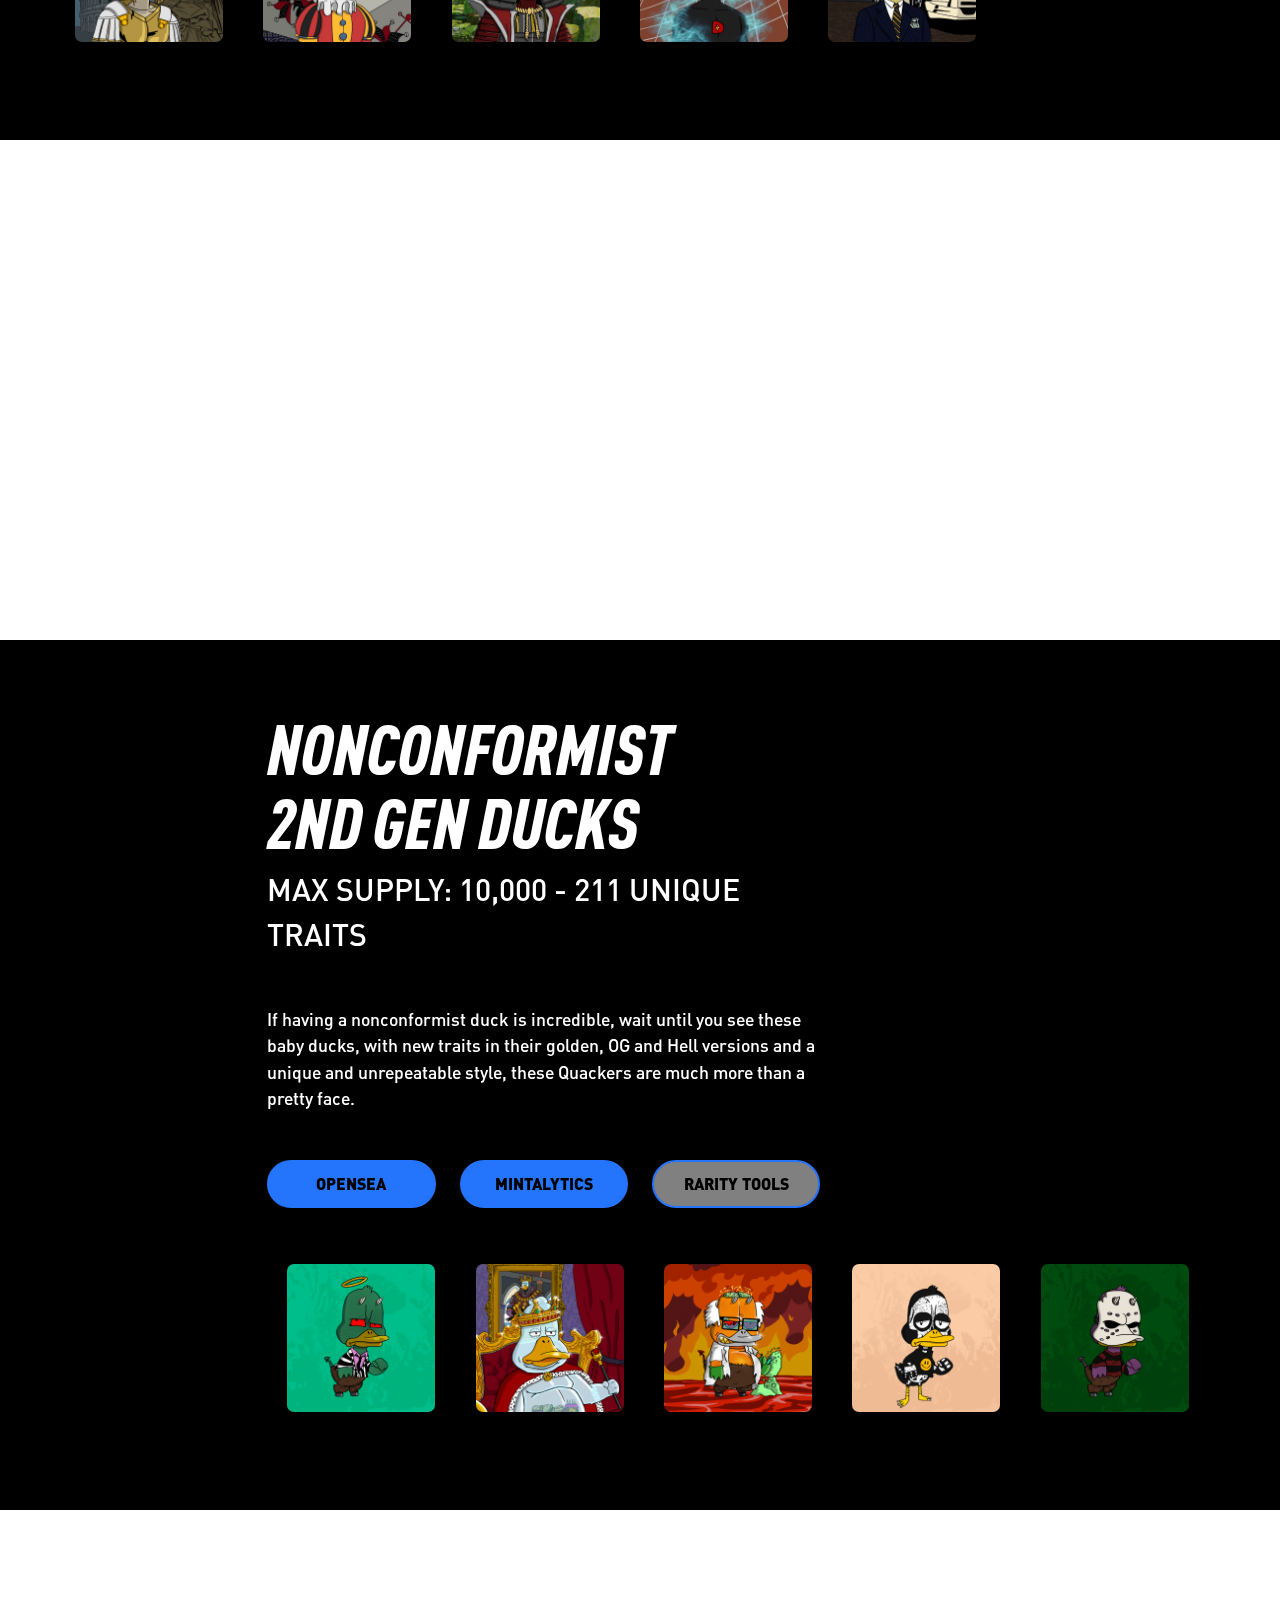
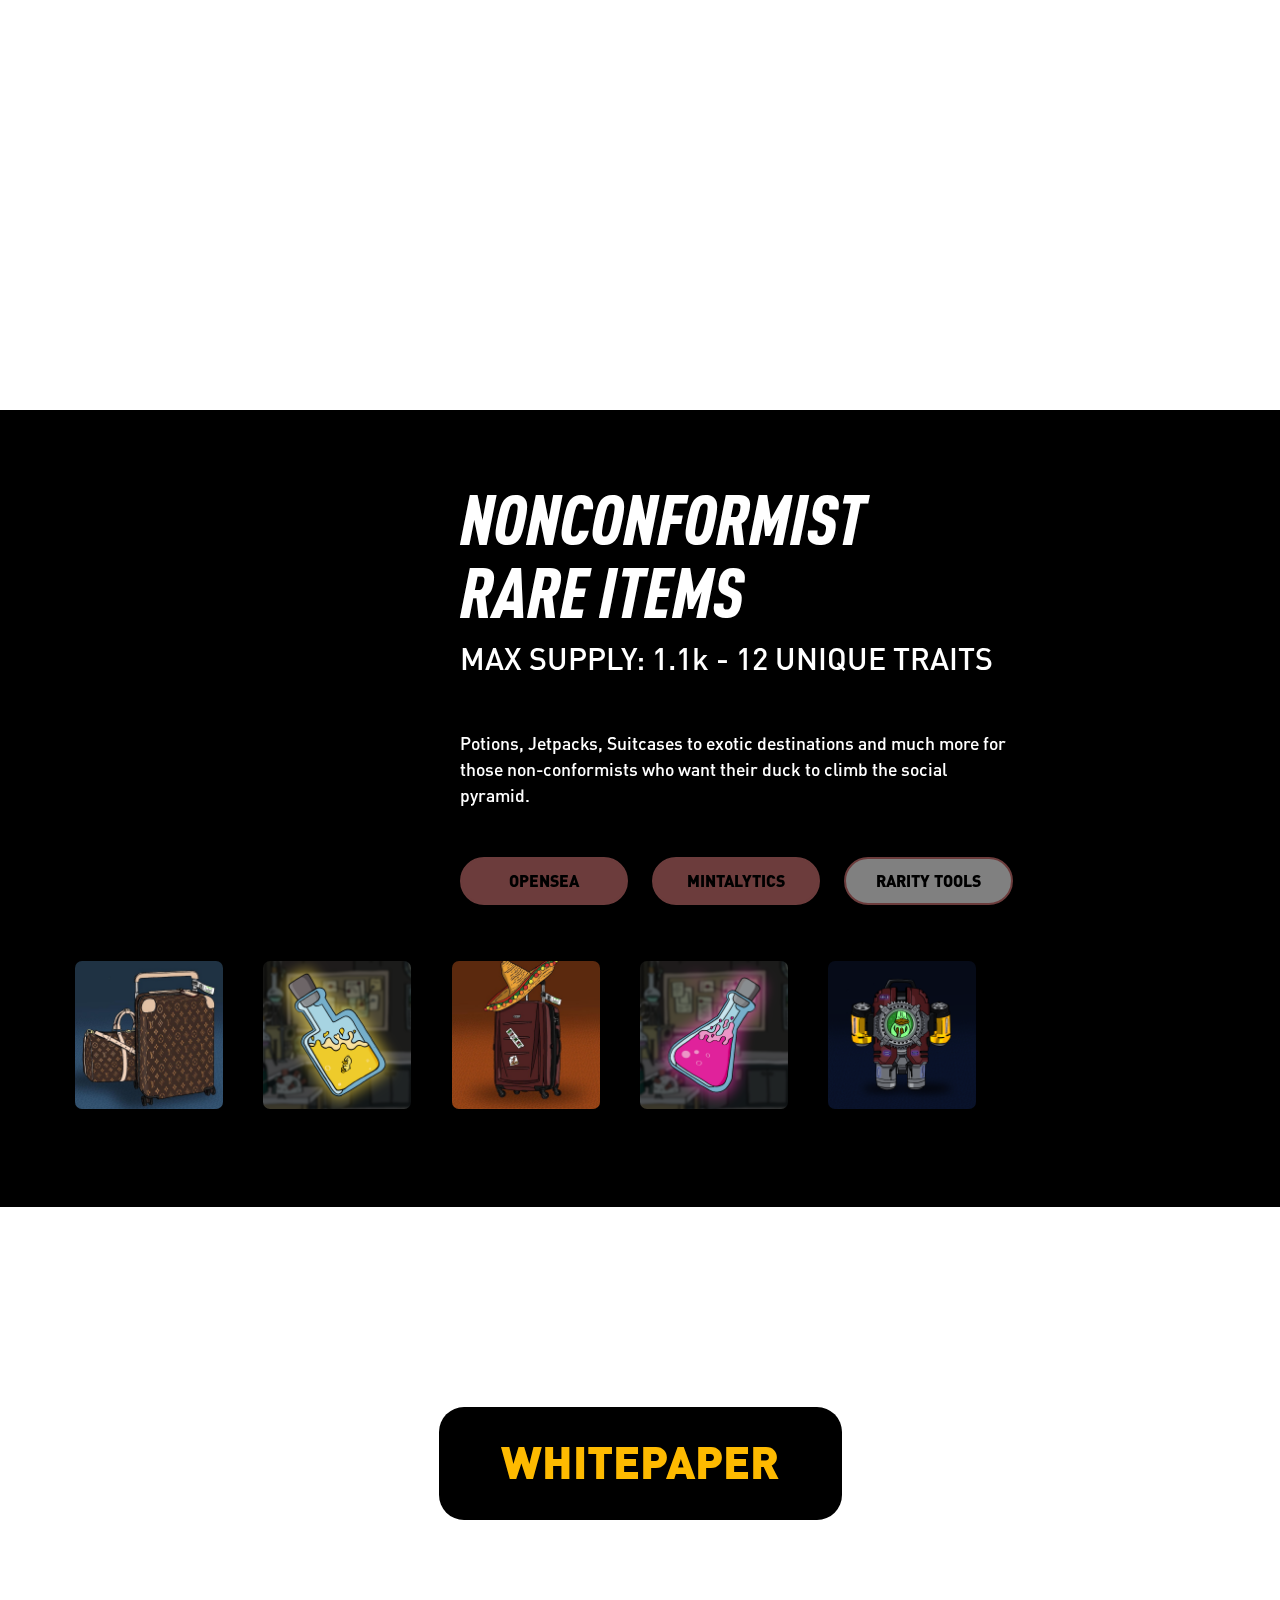
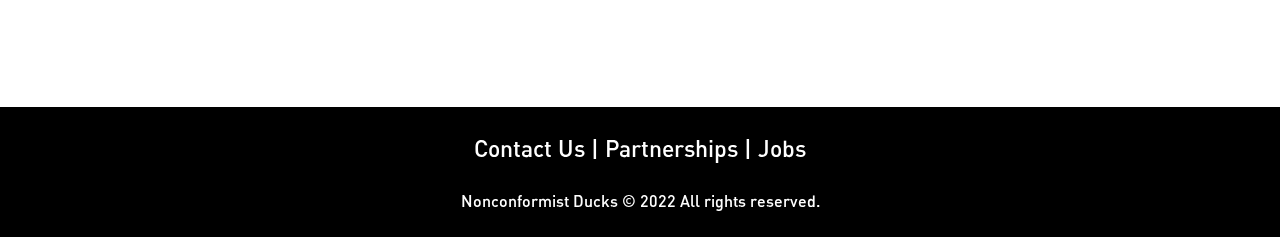
==== commit 17992084: "updates" ====
--- a/index.html
+++ b/index.html
@@ -112,7 +112,7 @@
                      <div class="white-box  pt-4 pb-2 twitter-box">
                         
                         <p class="no-bottom-padding white-box-header">TWITTER</p>
-                        <p class="white-box-subhead"> 14.7k MEMBERS</p>
+                        <p class="white-box-subhead"> 15k MEMBERS</p>
                      </div>
                   </a>
                </div>
@@ -543,10 +543,24 @@
          </div>
          <!-- NCD Rare Items - End -->
          <!-- Paralax Image - Start -->
-         <div class="mobile-parallax-replacement-img">
-            <img id="duckHunt" src="images/Paralax/DuckHunt.jpg"> </img> 
-         </div>
-         <div id="duckHunt2" class="parallax-desktop parallax-Duckhunt" >   
+         <div class="mobile-parallax-replacement-img" style="position: relative;">
+            <img id="duckHunt" src="images/Paralax/DuckHunt.jpg"> </img>  
+            <a href="/PDFs/WhitePaper.pdf" target="_blank">
+            <div id="whitePaperMobileDiv"style="position: absolute;">  <p>WHITEPAPER</p></div>
+            </a>
+         </div>
+         <div id="duckHunt2" class="parallax-desktop parallax-Duckhunt" > 
+            <div class="row justify-content-center">
+               <div class="col-sm-12">
+                  <a href="/PDFs/WhitePaper.pdf" target="_blank">
+                  <div class="whitePaper">
+                     <p>WHITEPAPER</p>
+                  </div> 
+                  </a>
+               </div>
+              
+            </div>
+            
          </div>
          
         
--- a/css/styles.css
+++ b/css/styles.css
@@ -331,15 +331,53 @@
 }
 
 
-
+.whitePaper{
+    text-align: center;
+    margin-top: 200px !important;
+    font-size: 45px;
+    color: #feba00;
+    font-family: "Din-Pro-Black";
+    background-color: black;
+    width: 403px;
+    height: 113px;
+    margin: auto;
+    border-radius: 25px;
+}
+
+.whitePaper p {
+	position: relative;
+    top: 20px;
+}
 /* --------   About and Utility Page  --------- */
-
+#whitePaperMobileDiv{
+    position: absolute;
+    top: 85px;
+    /* margin: auto; */
+    height: 47px;
+    width: 157px;
+    height: 48px;
+    font-size: 16px;
+    text-align: center;
+    /* left: initial; */
+    left: 106px;
+    color: #feba00;
+    font-family: "Din-Pro-Black";
+    background-color: black;
+    border-radius: 25px;
+}
+
+#whitePaperMobileDiv p {
+
+	margin-bottom: 0;
+    position: relative;
+    top: 11px;
+}
 
 .about-container {
 	padding-top: 7rem;
 	background-color: black;
 	color: #ffffff;
-	text-transform: capitalize;
+
 }
 
 .about-row{
@@ -754,13 +792,17 @@
 .back-btn-container {
 	position: relative;
 	top: -112px;
-    left: 20px;
+    left: -47%;
 	
 }
 
 
 
-
+.kingKen {
+	border-radius: 425px;
+    height: 131px
+
+}
 
 
 
@@ -774,13 +816,14 @@
 }
 
 .lore-imgs img {
-	width: 550px;
+	width: 100%;
+
 	border-radius: 25px;
 }
 
 .lore-imgs p {
 	font-size: 24px;
-	width: 520px;
+	width: 100%;
 	text-align: center;
 }
 
@@ -792,6 +835,10 @@
 	transform: scale(1.02);
 	box-shadow: #feba00 0px 0px 39px;
 	transition: all 1s ease-in-out;
+}
+
+.lore-container{
+	text-align: center;
 }
 
 
@@ -1067,6 +1114,12 @@
 
 @media (max-width: 768px) {
 
+	.back-btn-container {
+		position: relative;
+		top: -112px;
+		left: -47%;
+	}
+
 
 
 	.quote-pfp-div {
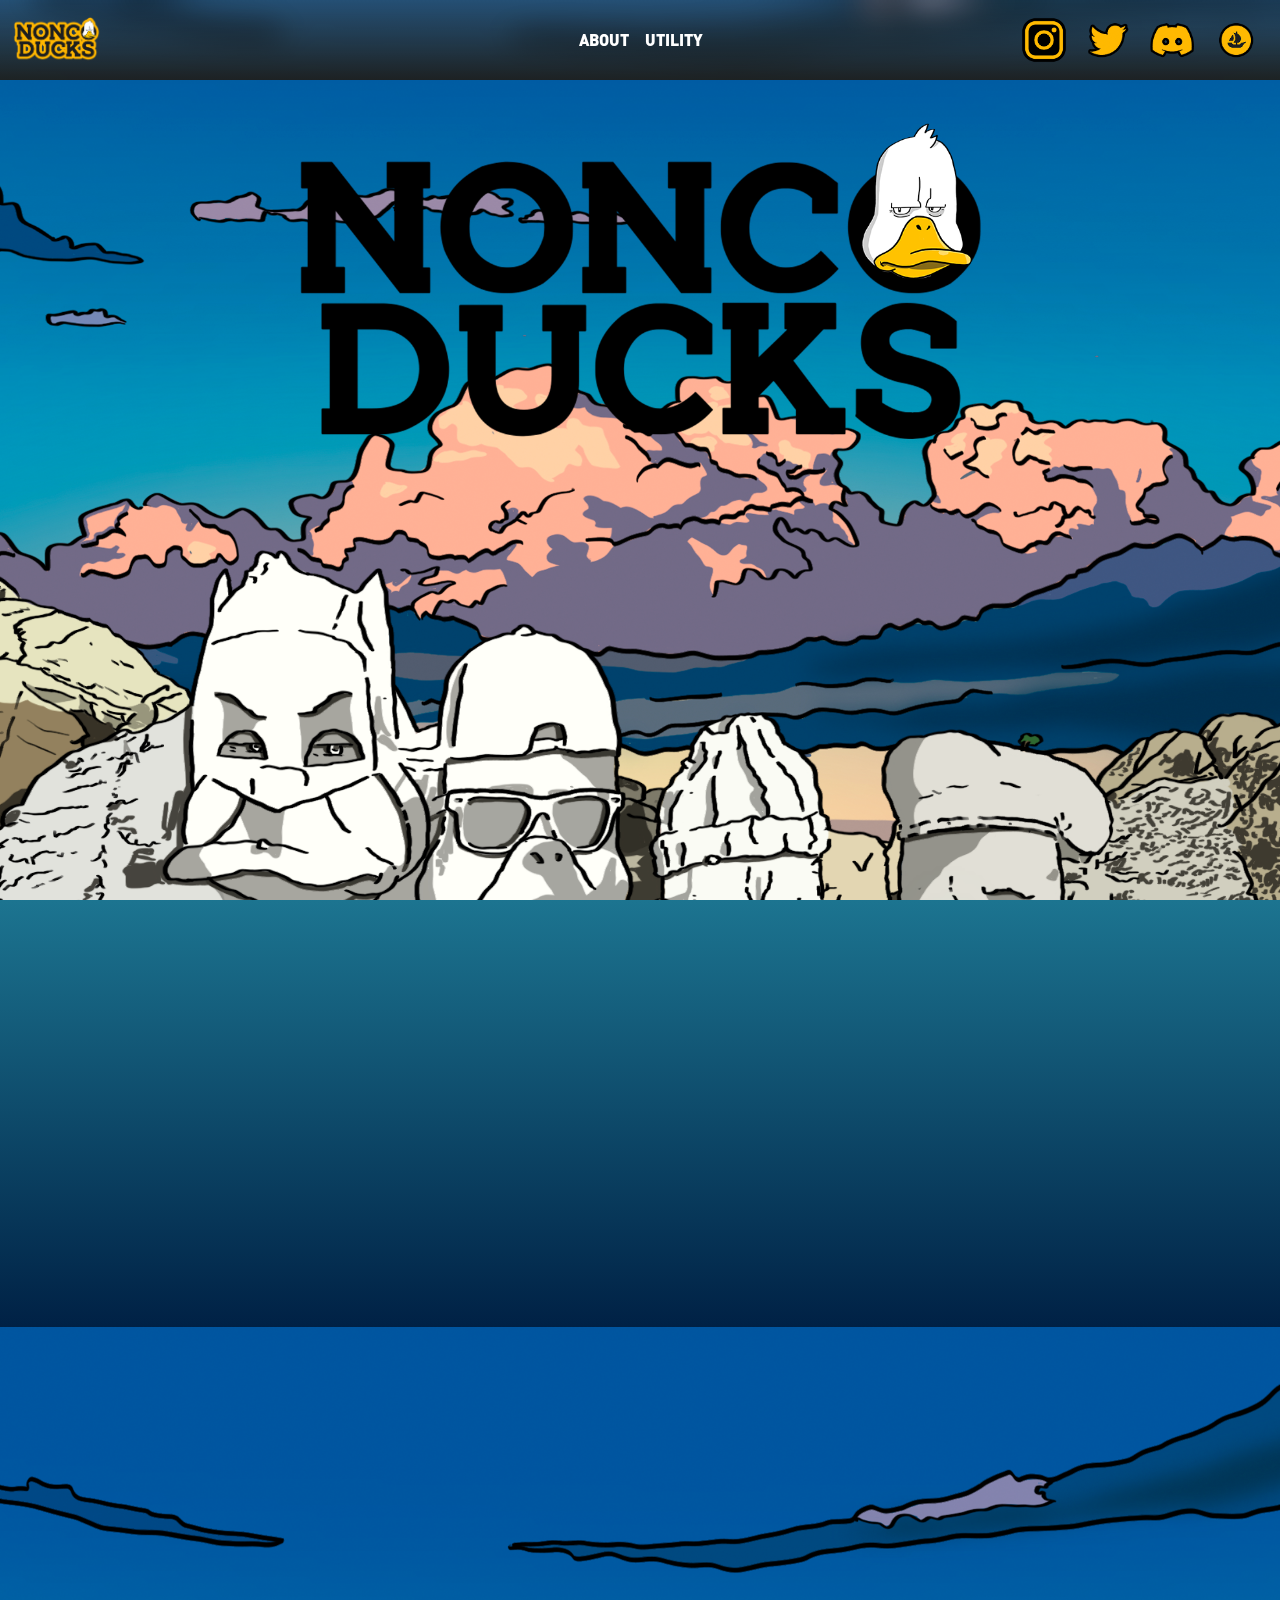
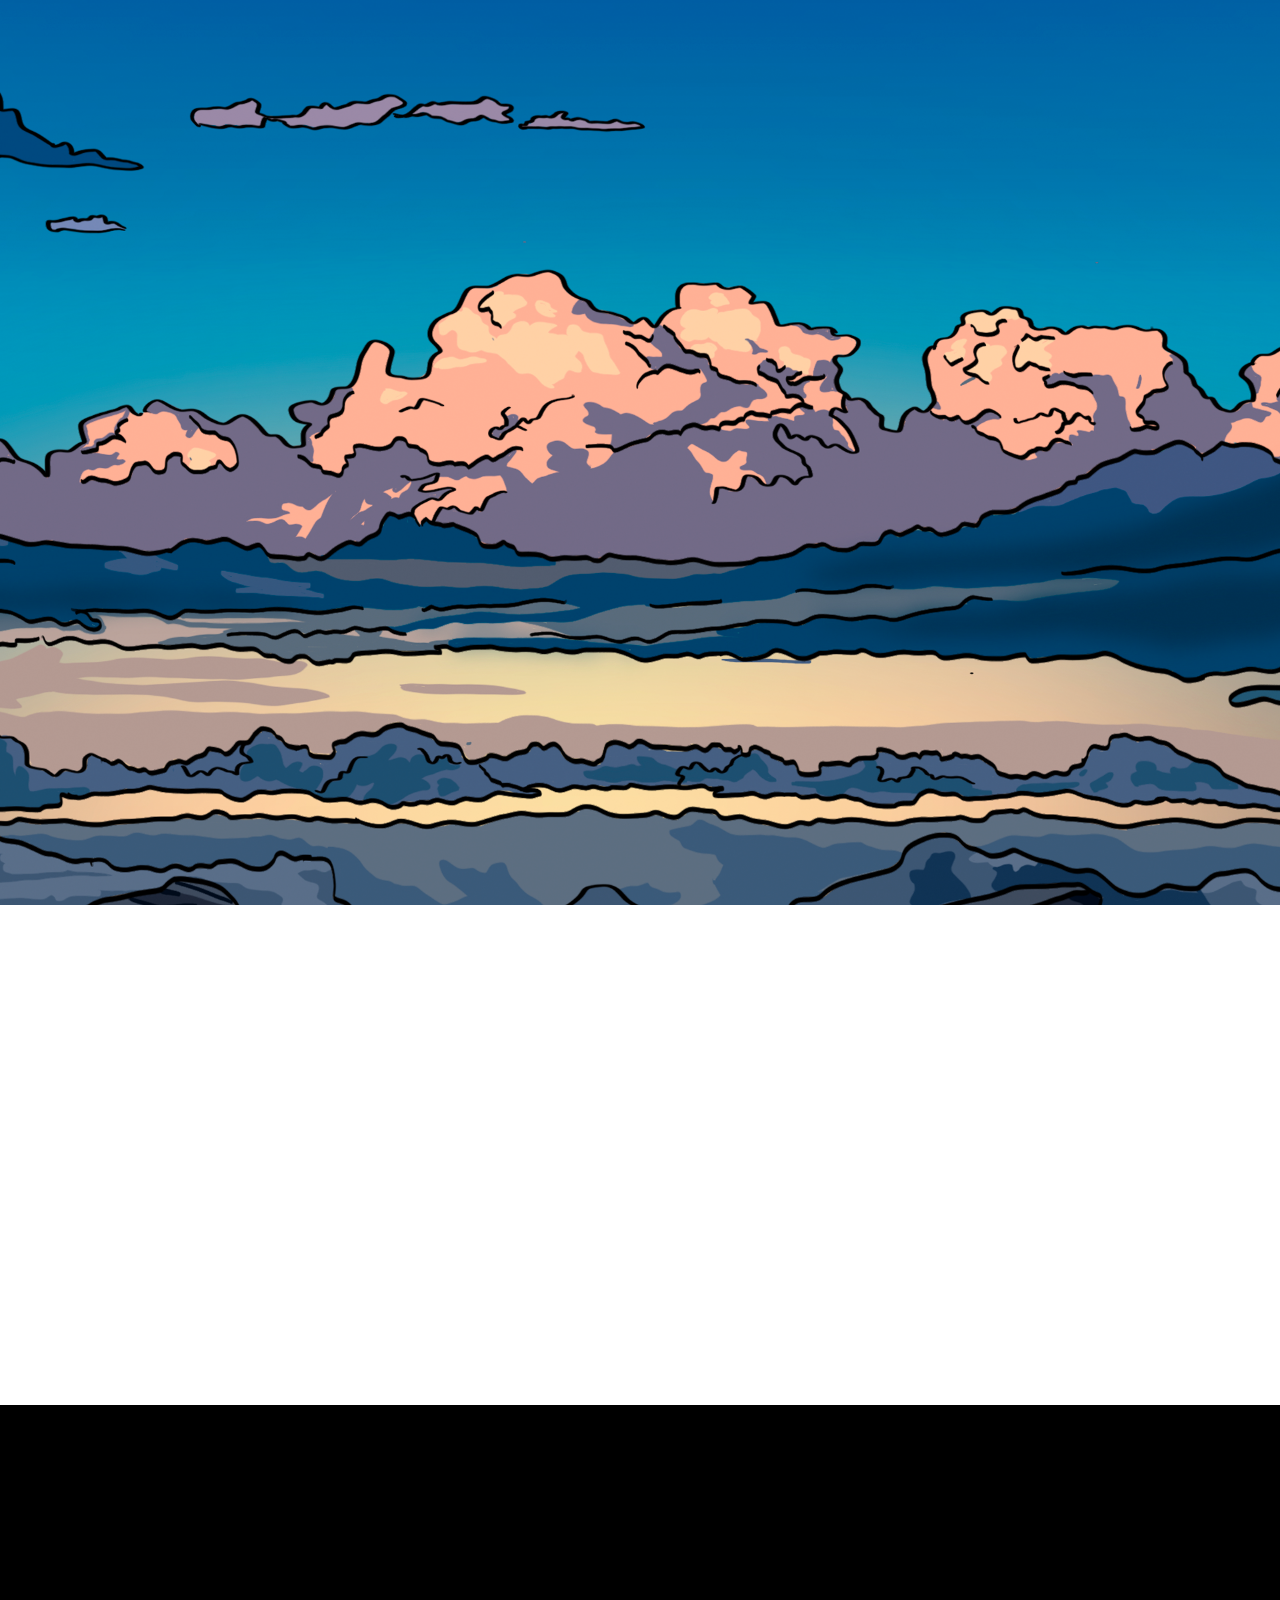
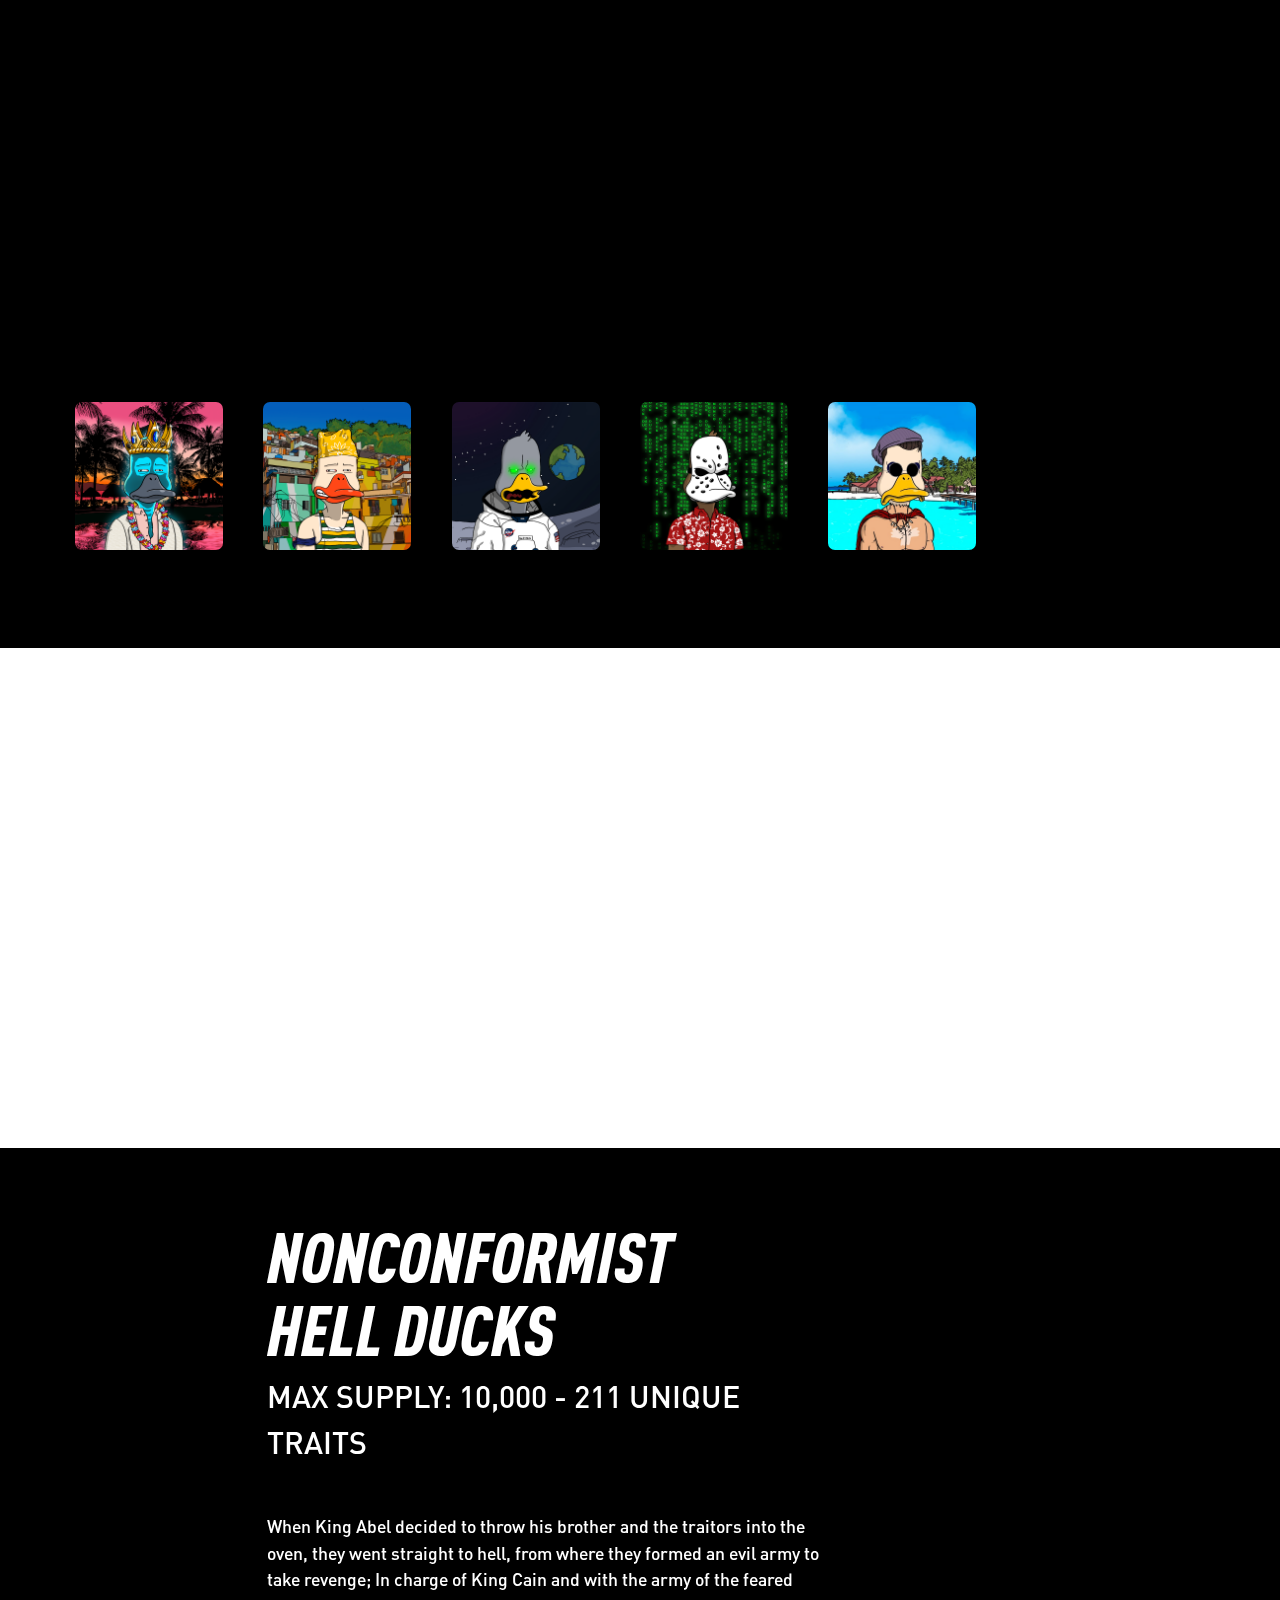
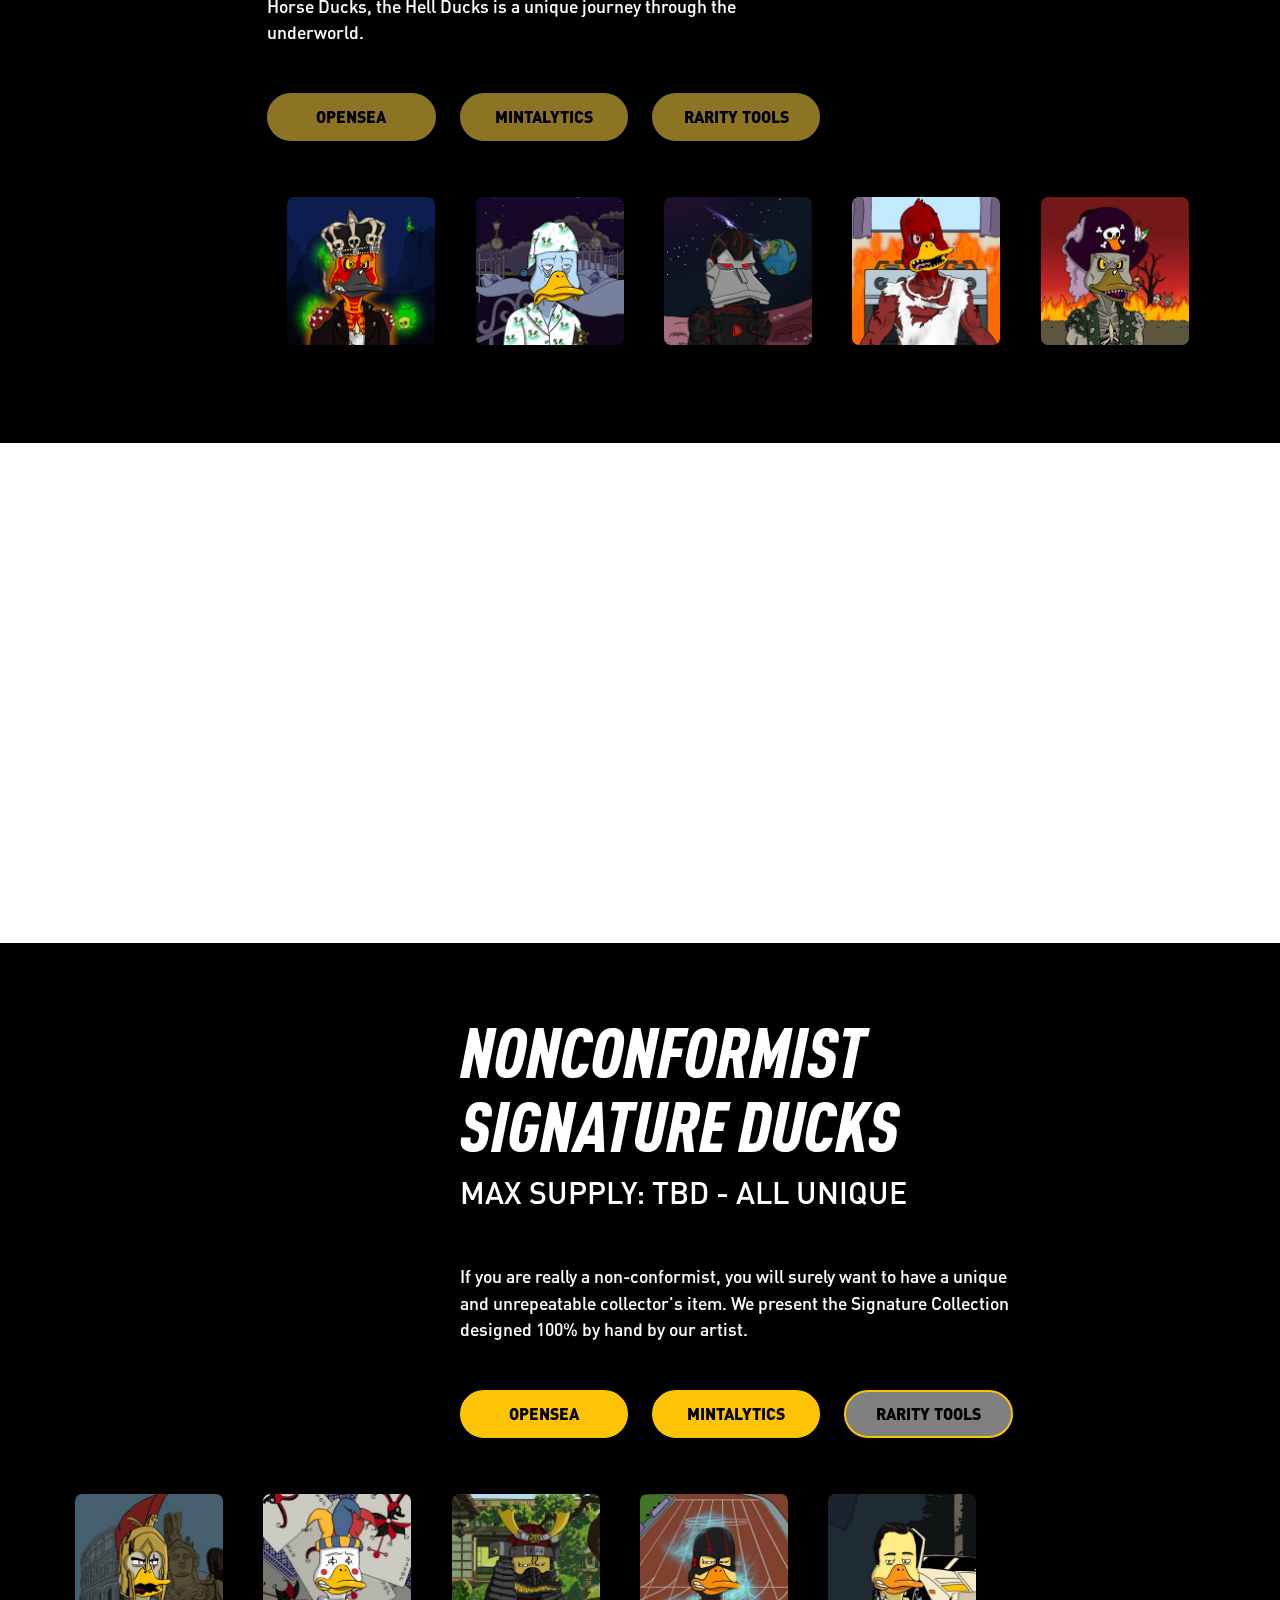
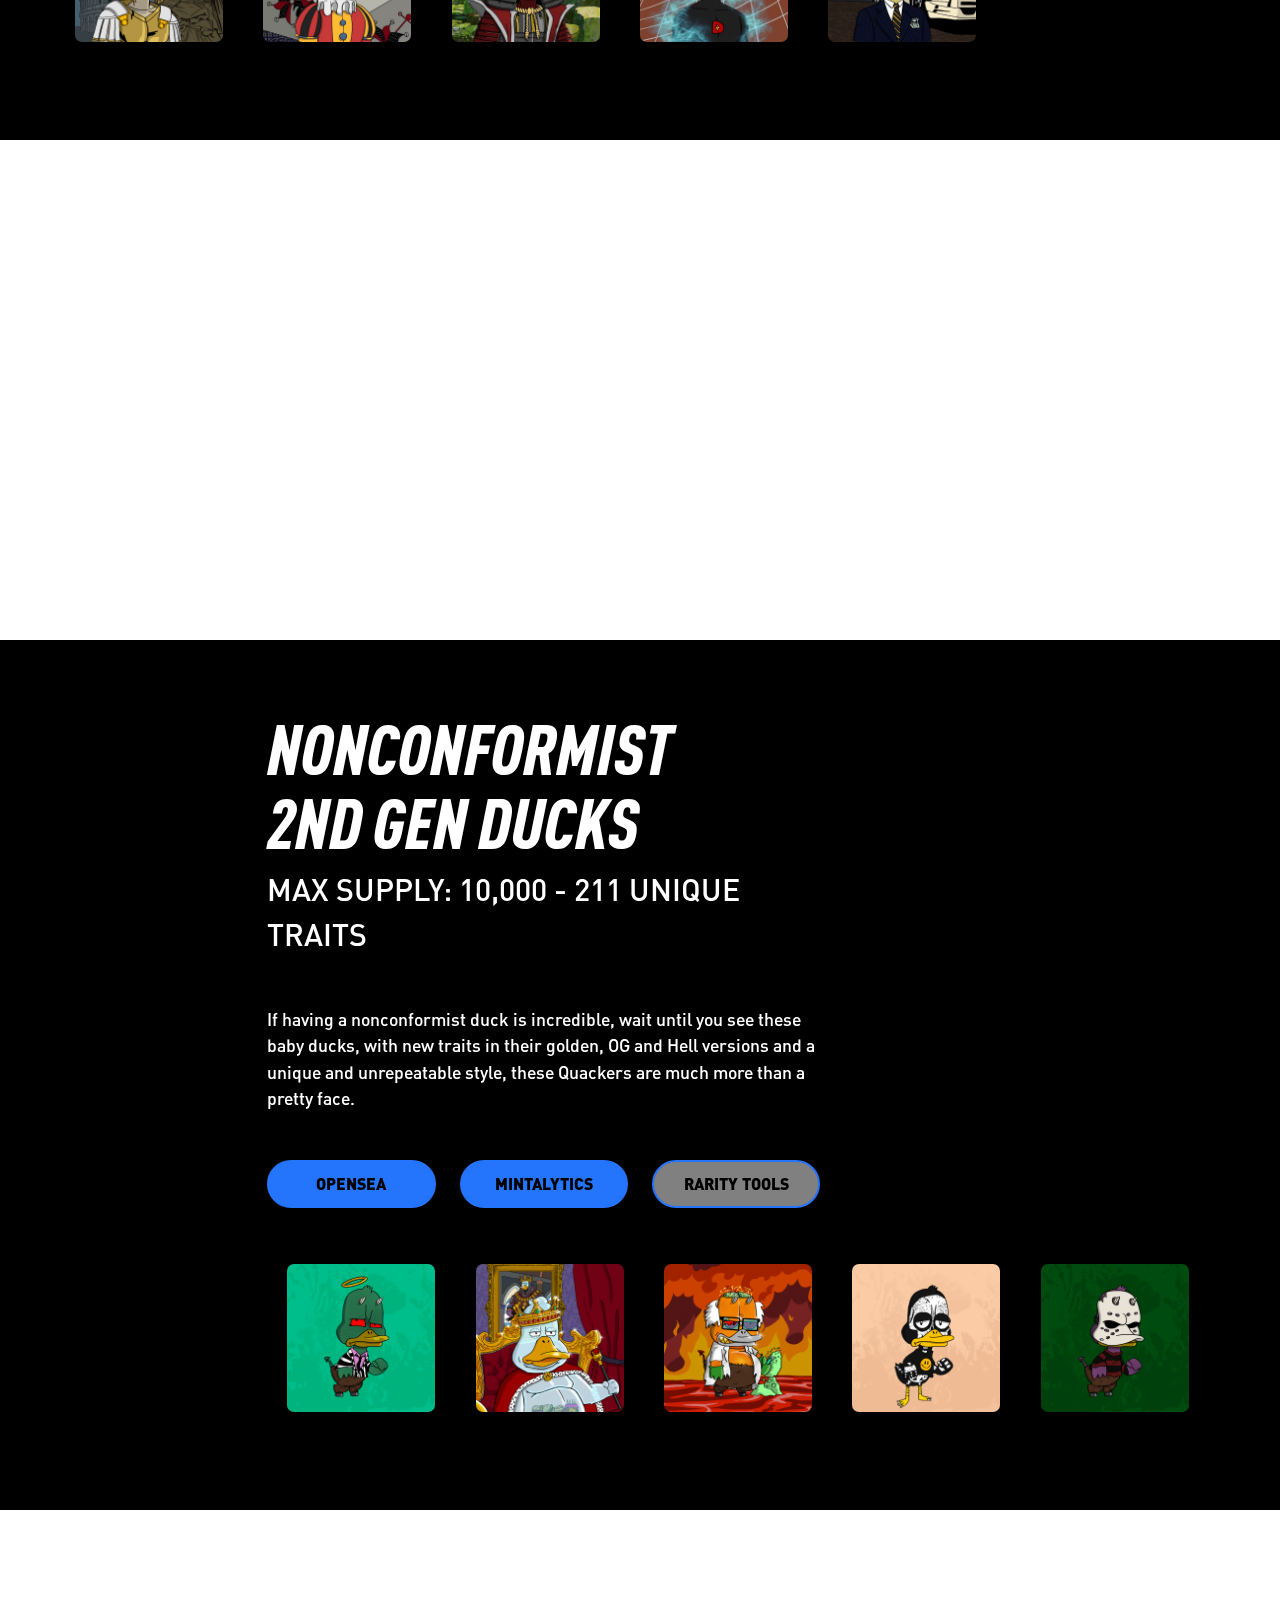
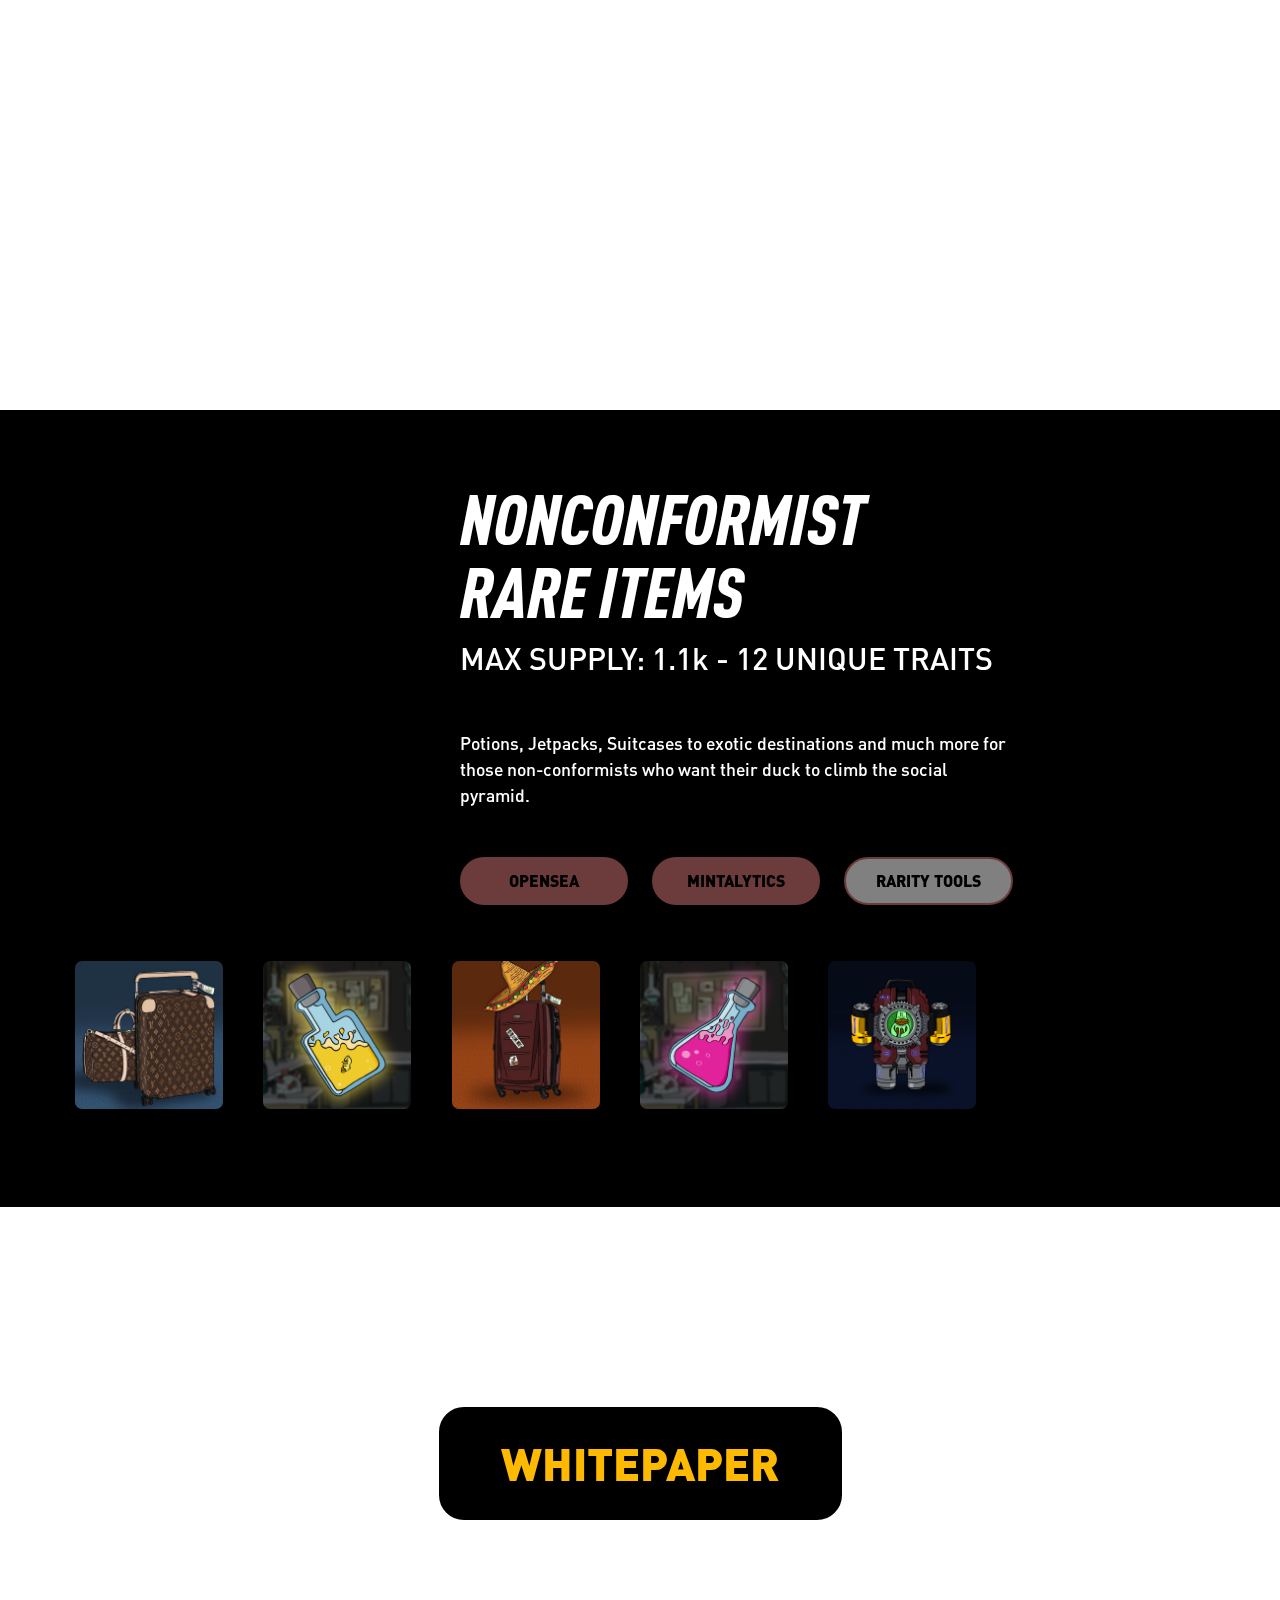
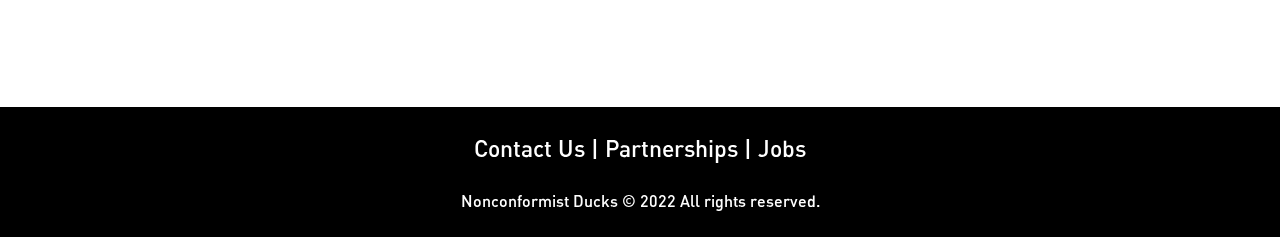
==== commit dd98dde8: "updates" ====
--- a/index.html
+++ b/index.html
@@ -552,11 +552,11 @@
          <div id="duckHunt2" class="parallax-desktop parallax-Duckhunt" > 
             <div class="row justify-content-center">
                <div class="col-sm-12">
-                  <a href="/PDFs/WhitePaper.pdf" target="_blank">
+              
                   <div class="whitePaper">
-                     <p>WHITEPAPER</p>
+                     <a href="/PDFs/WhitePaper.pdf" target="_blank"> <p>WHITEPAPER</p></a>
                   </div> 
-                  </a>
+                  
                </div>
               
             </div>
--- a/css/styles.css
+++ b/css/styles.css
@@ -341,12 +341,23 @@
     width: 403px;
     height: 113px;
     margin: auto;
-    border-radius: 25px;
+	border-radius: 25px;
+	border: 2px solid black;
+}
+
+
+
+.whitePaper:hover{
+   border: 2px solid #feba00;
+  
+	transition:  all .75s ease;
 }
 
 .whitePaper p {
 	position: relative;
-    top: 20px;
+	top: 20px;
+	color: #feba00 !important;
+	text-decoration: none !important;
 }
 /* --------   About and Utility Page  --------- */
 #whitePaperMobileDiv{
@@ -359,7 +370,7 @@
     font-size: 16px;
     text-align: center;
     /* left: initial; */
-    left: 106px;
+    left: 28%;
     color: #feba00;
     font-family: "Din-Pro-Black";
     background-color: black;
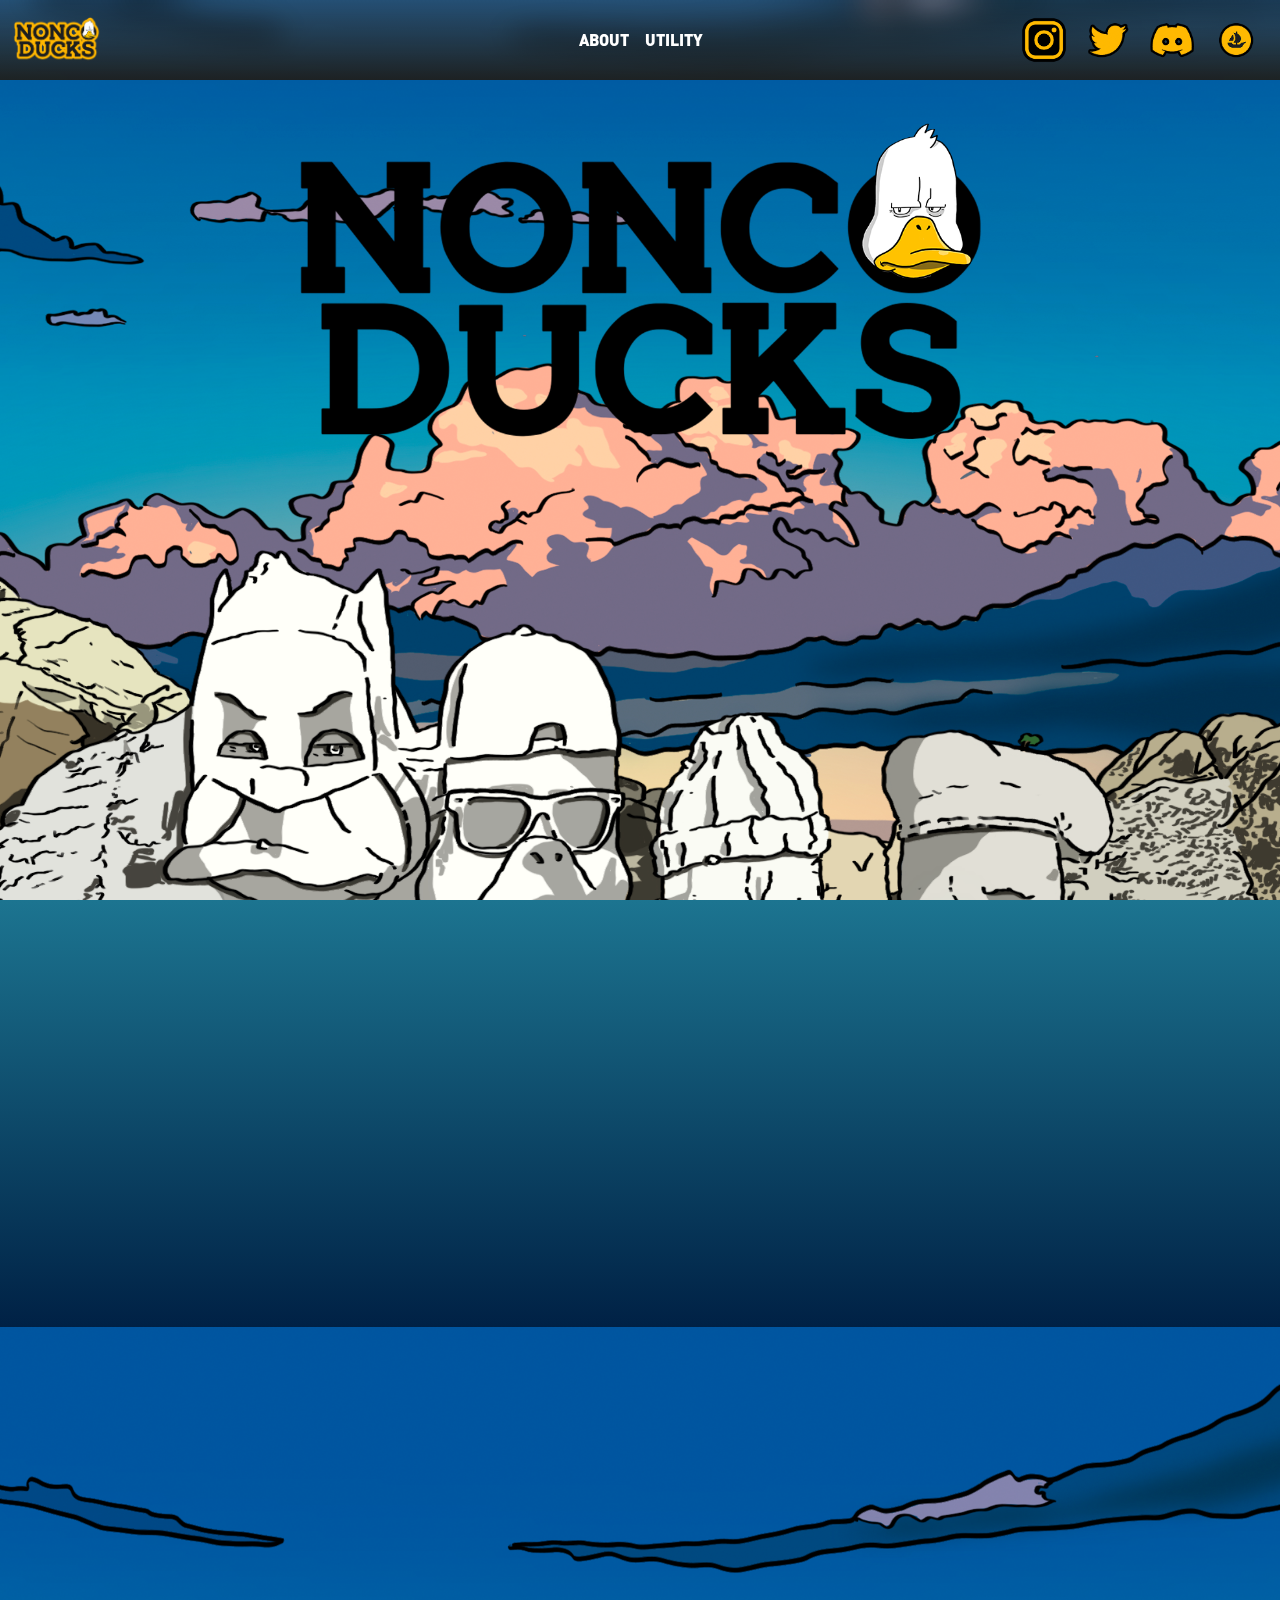
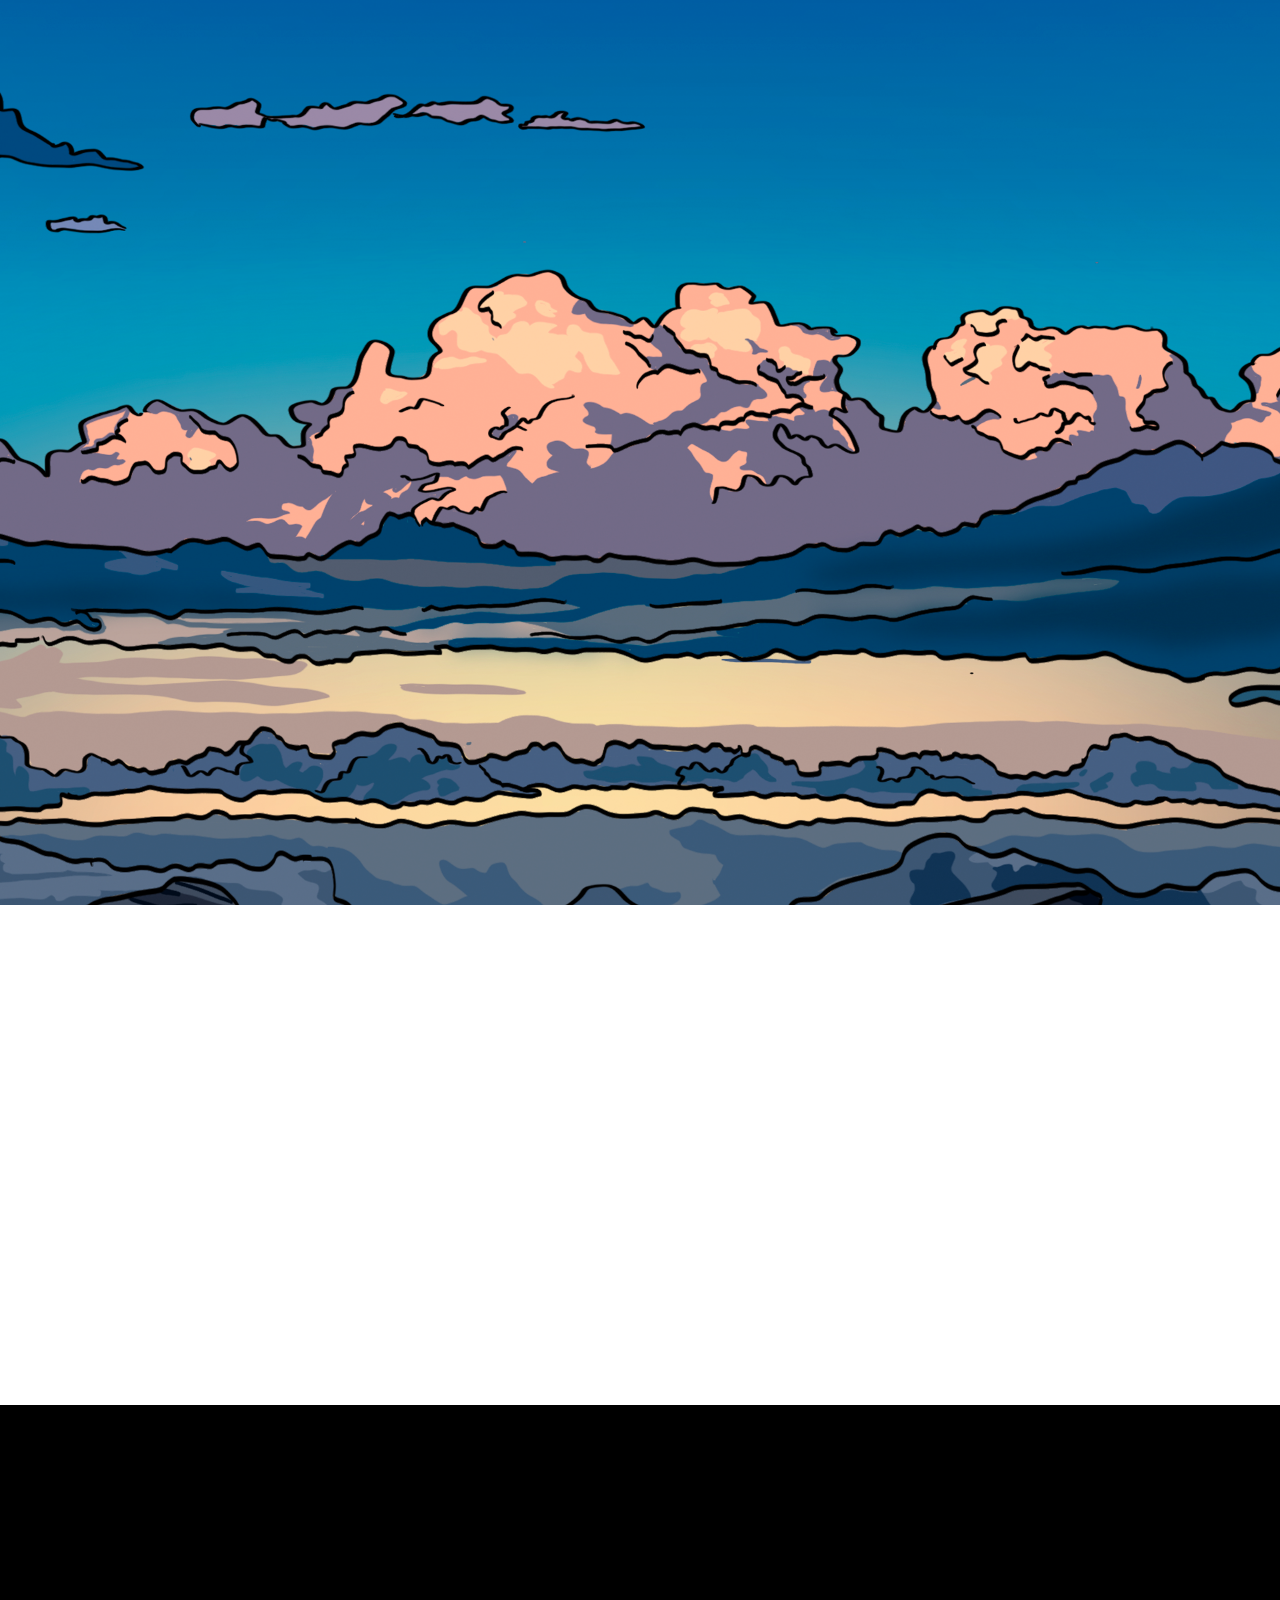
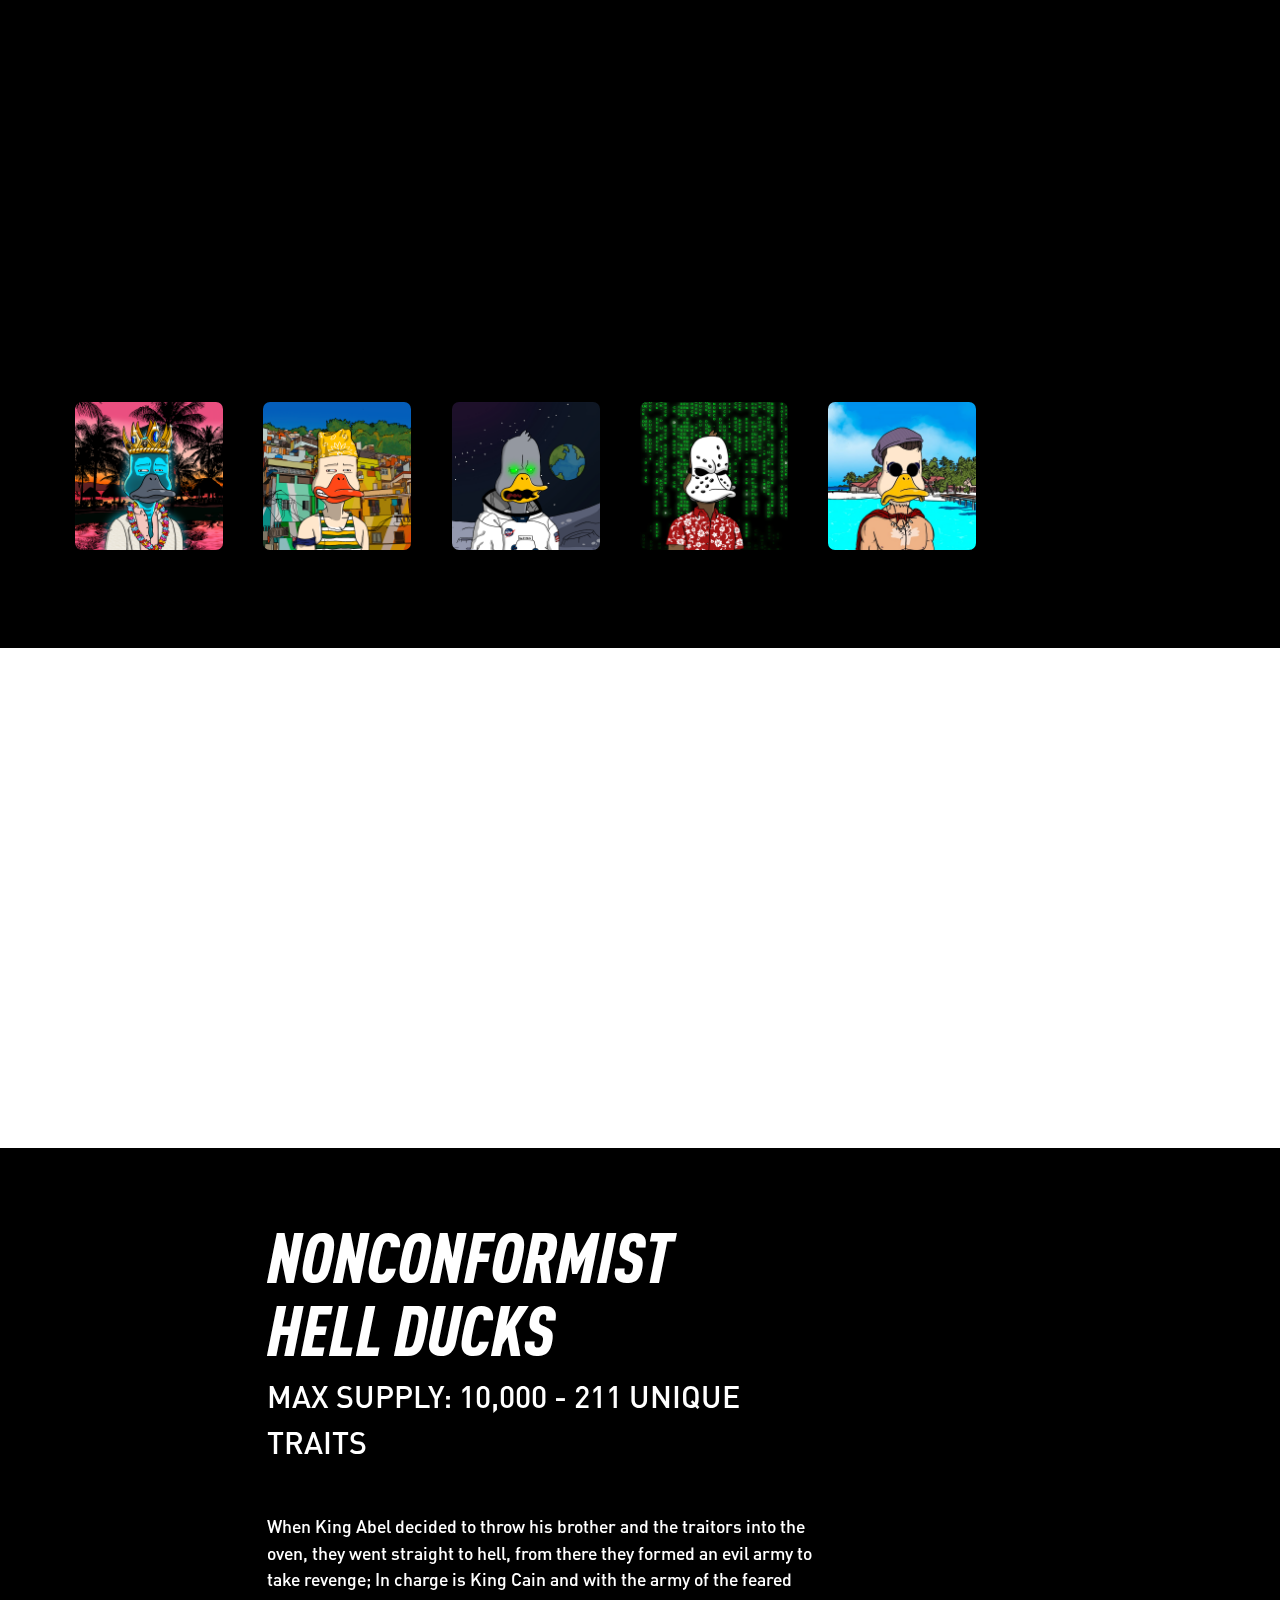
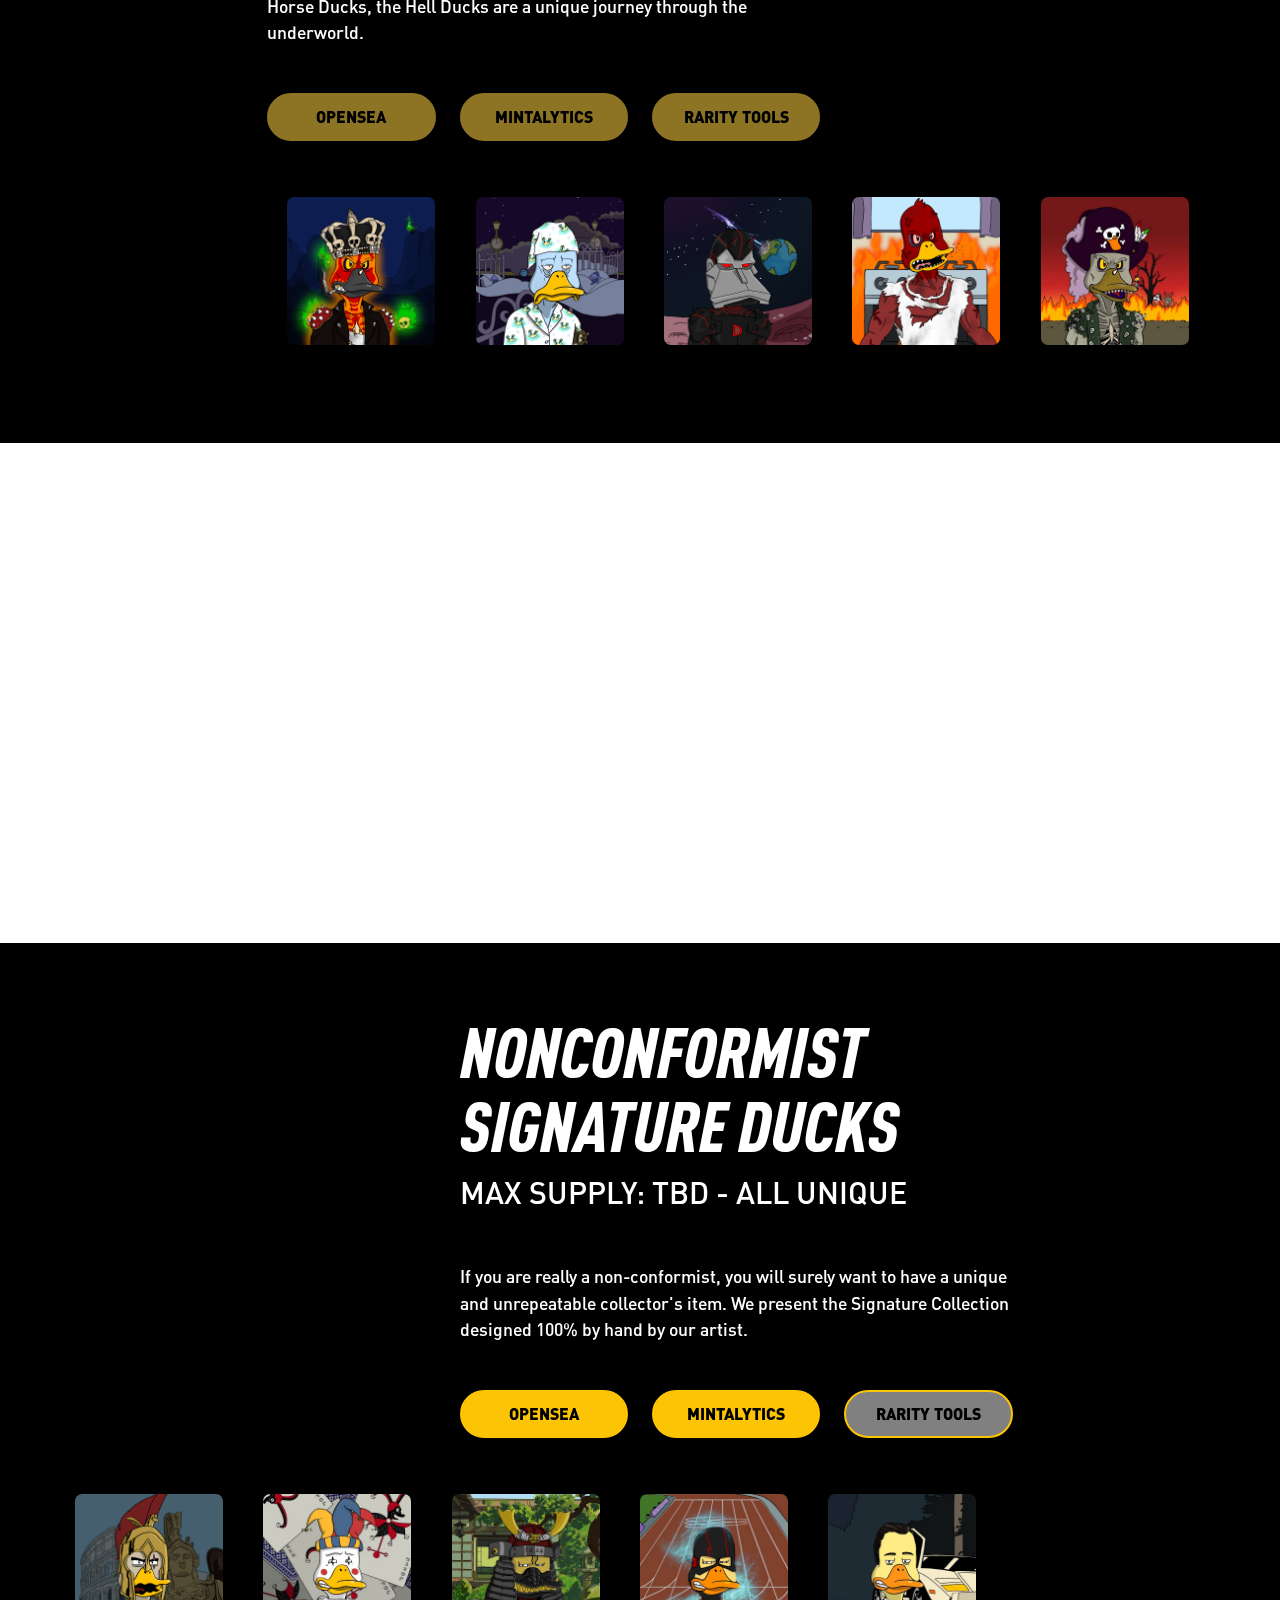
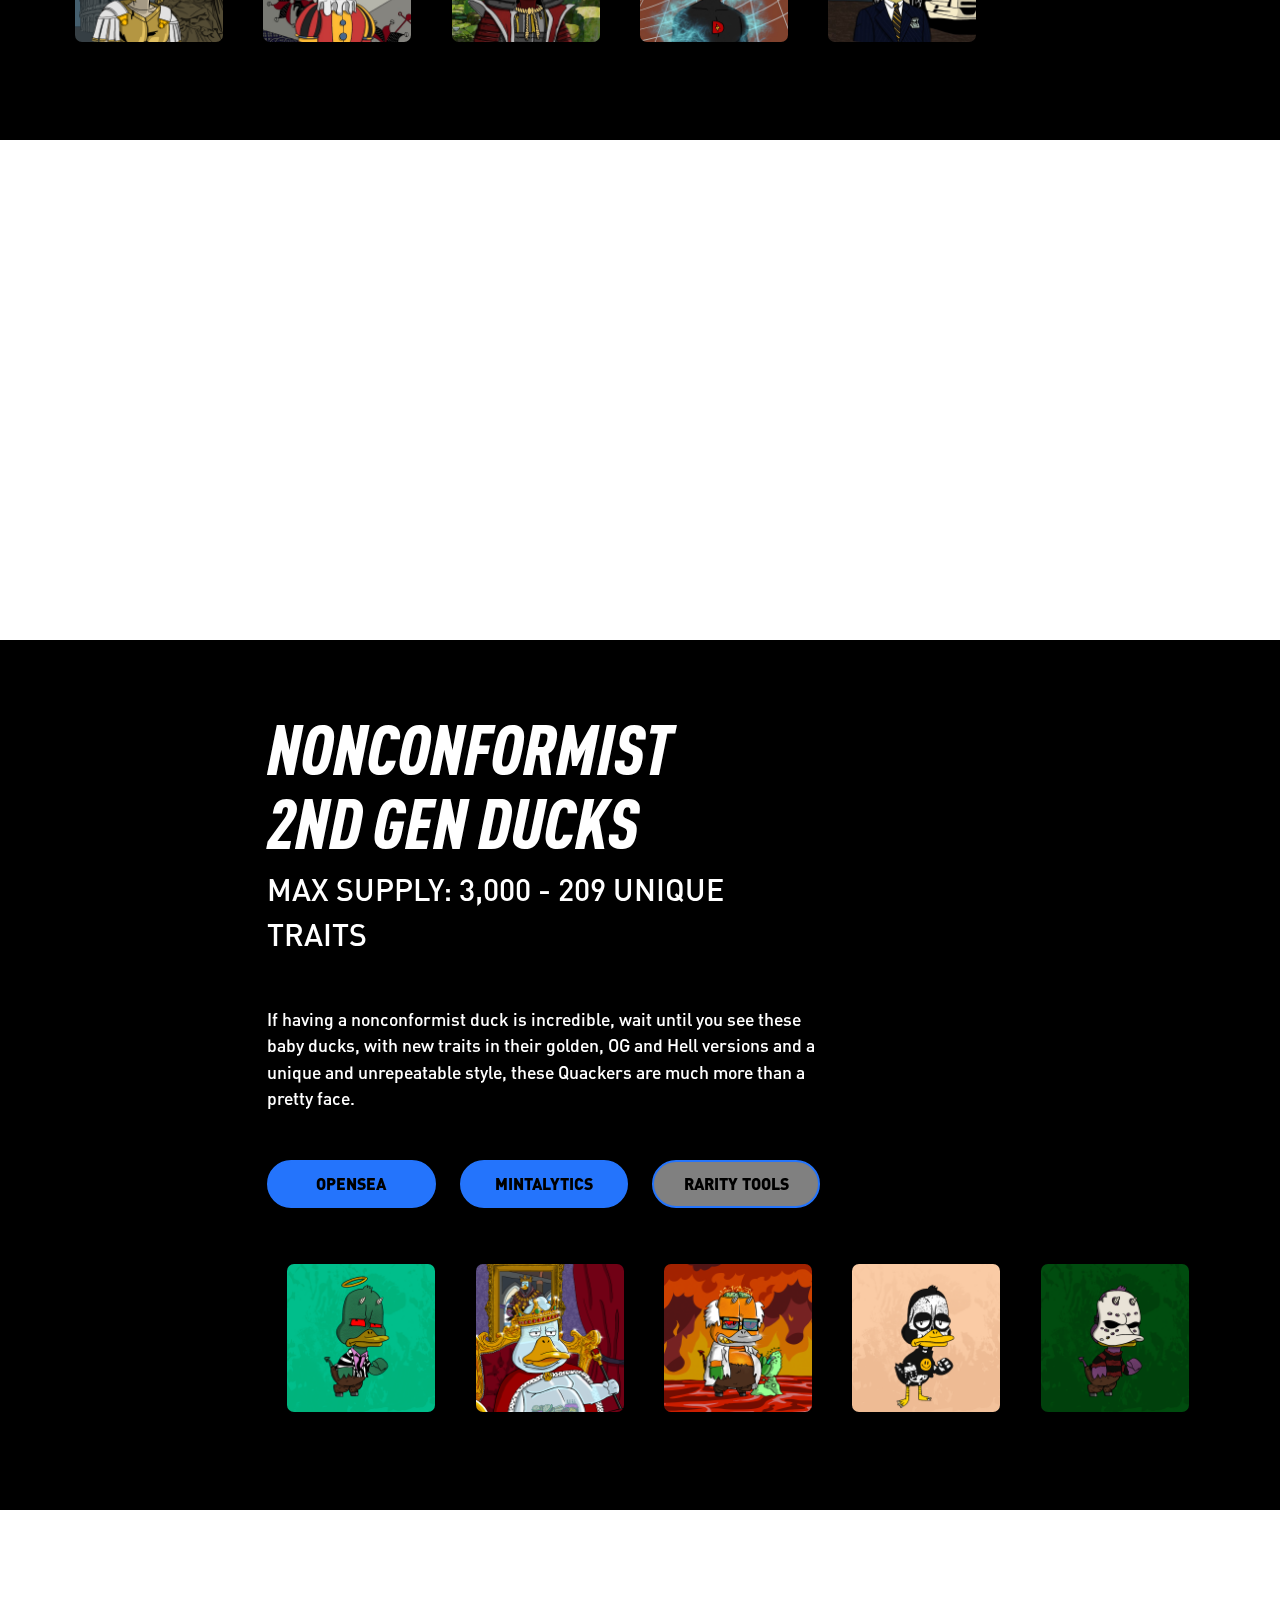
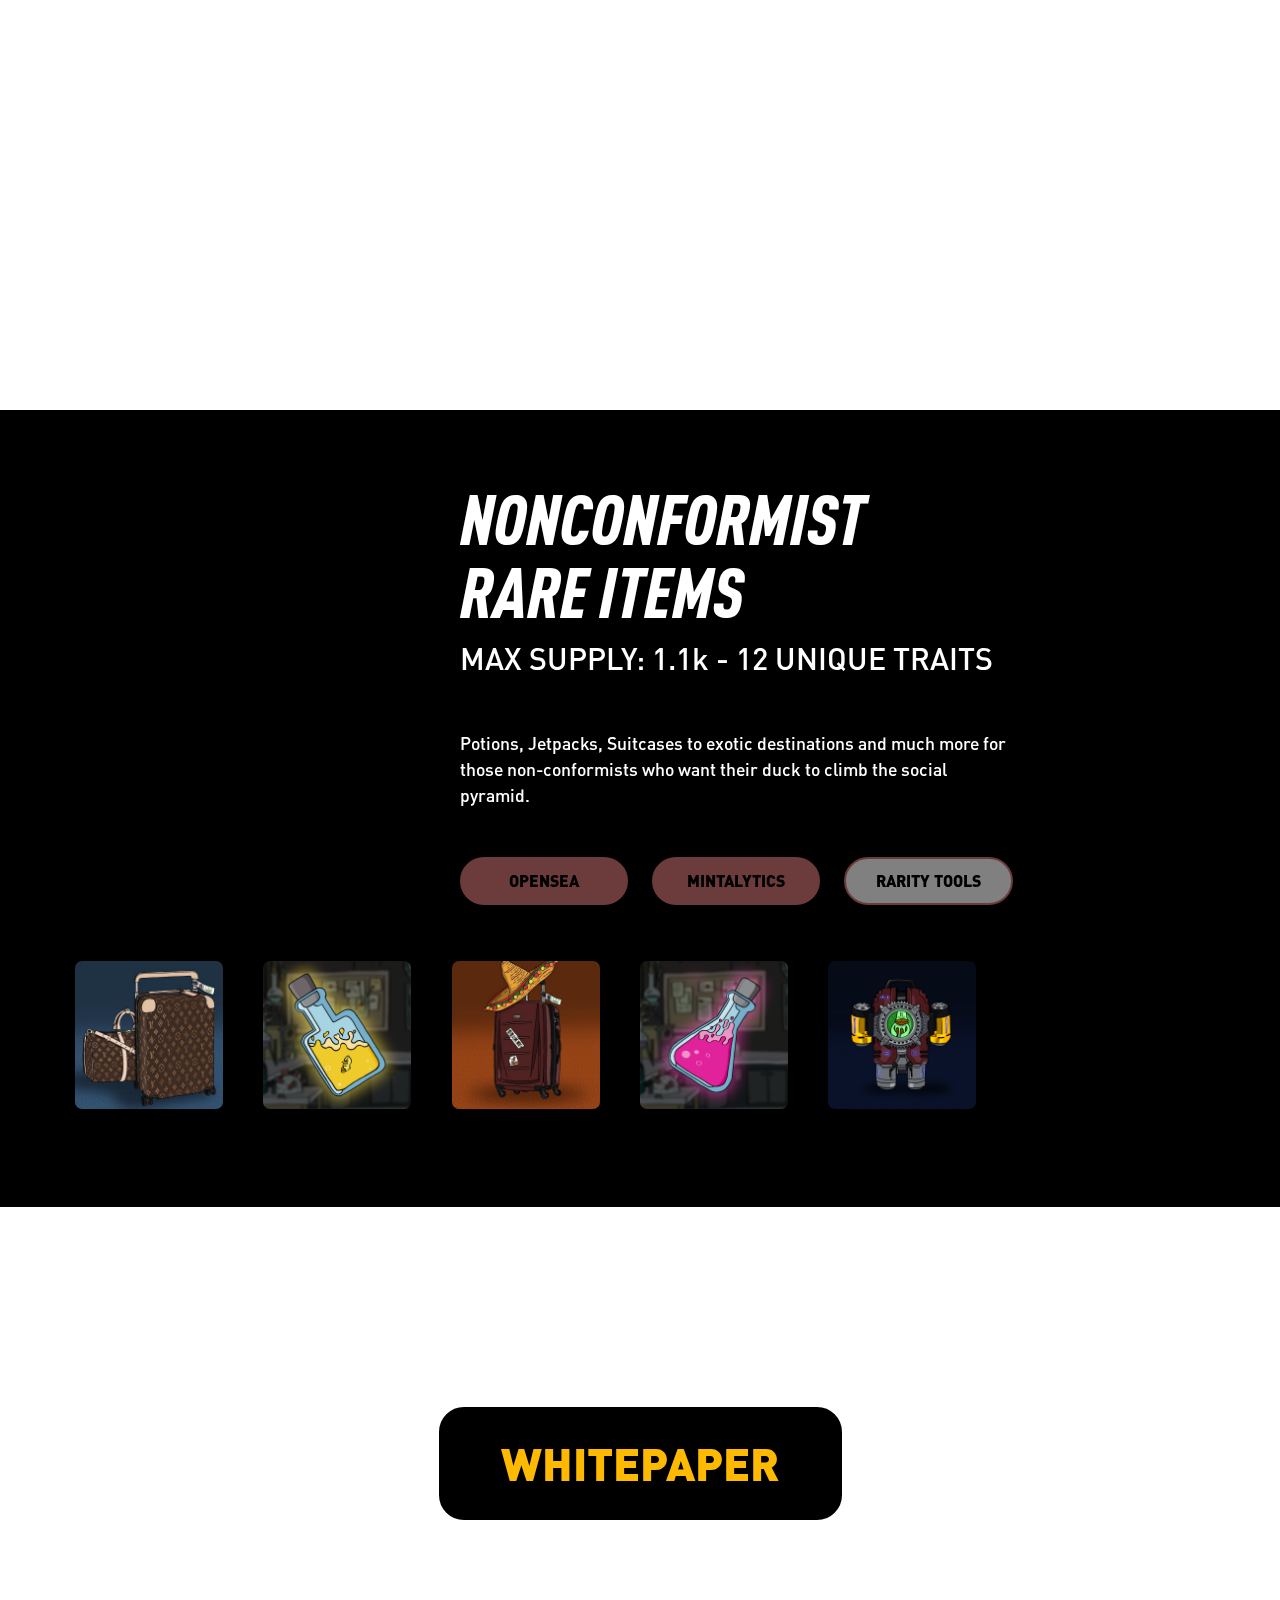
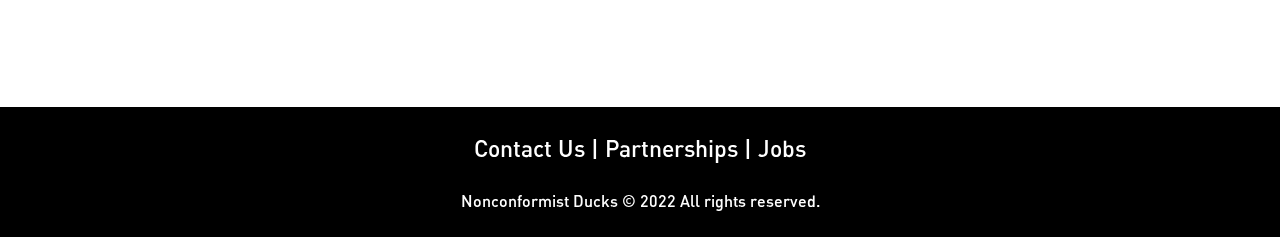
==== commit 53ee81e4: "updates" ====
--- a/index.html
+++ b/index.html
@@ -255,7 +255,7 @@
                   <div class="col-sm-8 col-md-8 col-lg-6 NCD-title-section">
                      <h1>NONCONFORMIST <br> HELL DUCKS</h1>
                      <p class="title-subhead">MAX SUPPLY: 10,000 - 211 UNIQUE TRAITS</p>
-                     <p class="NCD-paragraph">When King Abel decided to throw his brother and the traitors into the oven, they went straight to hell, from where they formed an evil army to take revenge; In charge of King Cain and with the army of the feared Horse Ducks, the Hell Ducks is a unique journey through the underworld.</p>
+                     <p class="NCD-paragraph">When King Abel decided to throw his brother and the traitors into the oven, they went straight to hell, from there they formed an evil army to take revenge; In charge is King Cain and with the army of the feared Horse Ducks, the Hell Ducks are a unique journey through the underworld.</p>
                      <div class="row three-button-row justify-content-center">
                         <div class="col-sm-4 pb-4">
                            <a class="no-text-decoration" href="https://opensea.io/collection/nonconformisthellducks" target="_blank">
@@ -404,7 +404,7 @@
                <div class="row pt-5 pb-5 justify-content-end reverse-column">
                   <div class="col-sm-8 col-md-8 col-lg-6 NCD-title-section">
                      <h1>NONCONFORMIST <br> 2ND GEN DUCKS</h1>
-                     <p class="title-subhead">MAX SUPPLY: 10,000 - 211 UNIQUE TRAITS</p>
+                     <p class="title-subhead">MAX SUPPLY: 3,000 - 209 UNIQUE TRAITS</p>
                      <p class="NCD-paragraph">If having a nonconformist duck is incredible, wait until you see these baby ducks, with new traits in their golden, OG and Hell versions and a unique and unrepeatable style, these Quackers are much more than a pretty face.
                      </p>
                      <div class="row three-button-row justify-content-center">
--- a/css/styles.css
+++ b/css/styles.css
@@ -506,13 +506,26 @@
 /* Community Page  */
 
 .community-container {
-	text-align: center;
+	
 	margin: auto;
 
 }
 .community-container p {
 	text-align: center;
 	font-size: 1.2rem;
+}
+
+.community-container h2 {
+	text-align: center;
+
+}
+
+
+
+
+
+.duck-races{
+	text-align: center;
 }
 .last-p{
 	margin-bottom: 0;
@@ -849,7 +862,11 @@
 }
 
 .lore-container{
-	text-align: center;
+	max-width: 960px;
+}
+
+.back-btn-lore {
+	margin-left: 15px;
 }
 
 
@@ -1115,6 +1132,9 @@
 }
 
 @media (min-width: 544px) {
+	.backBtnOffSet{
+		margin-left: -4%;
+	}
 
 
     .mobile-parallax-replacement-img{
